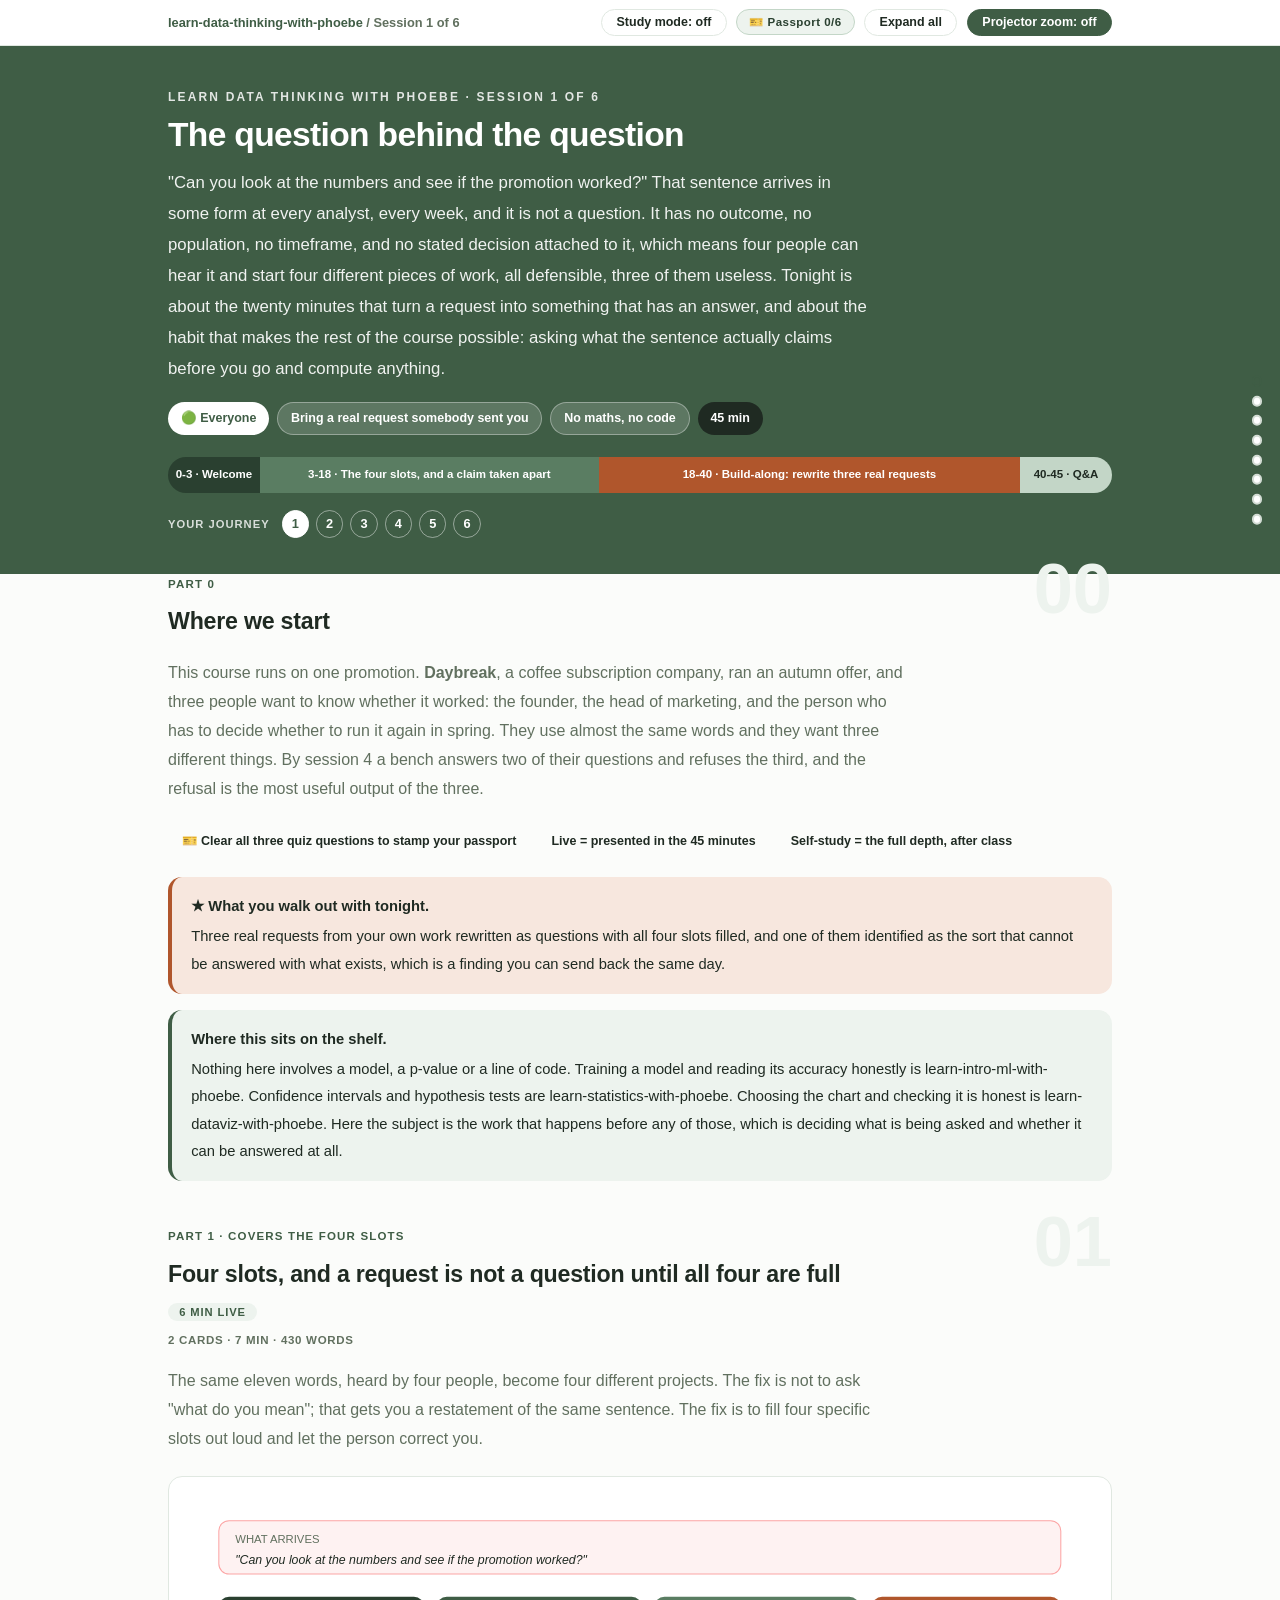
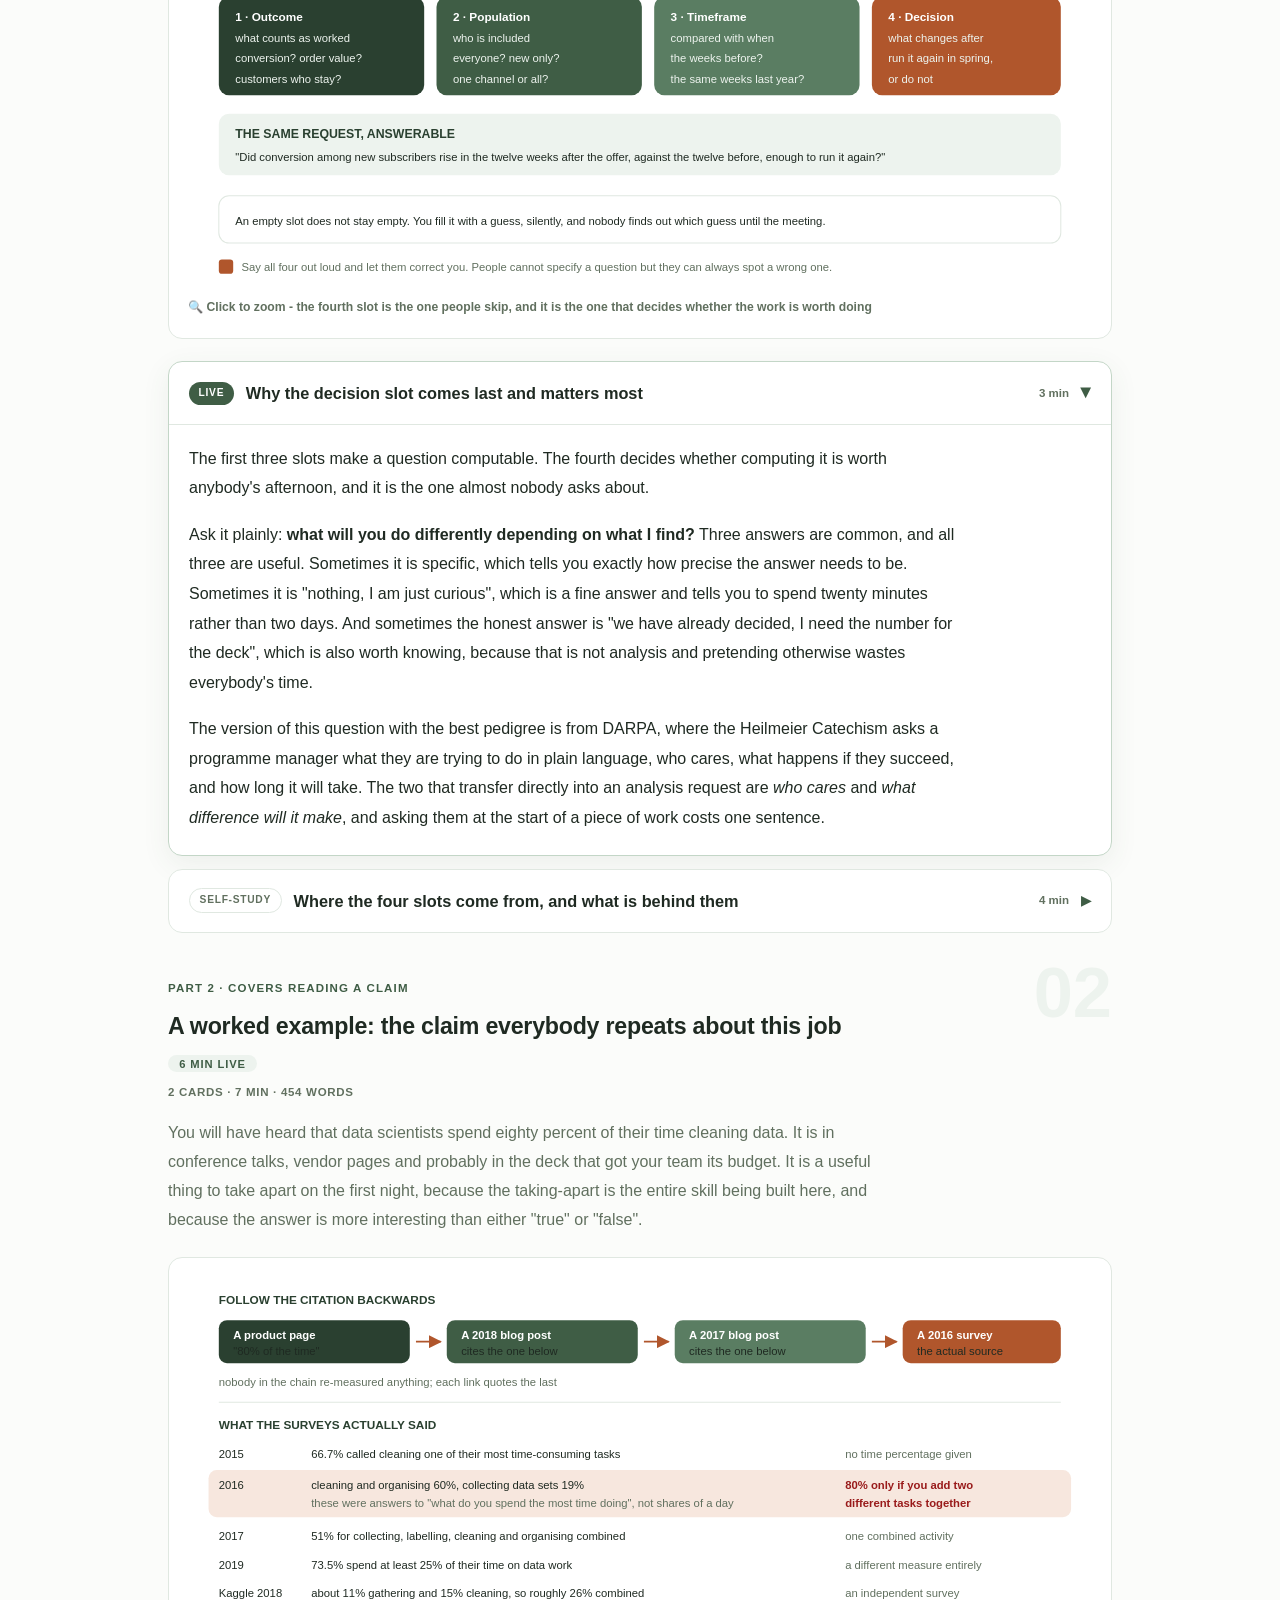
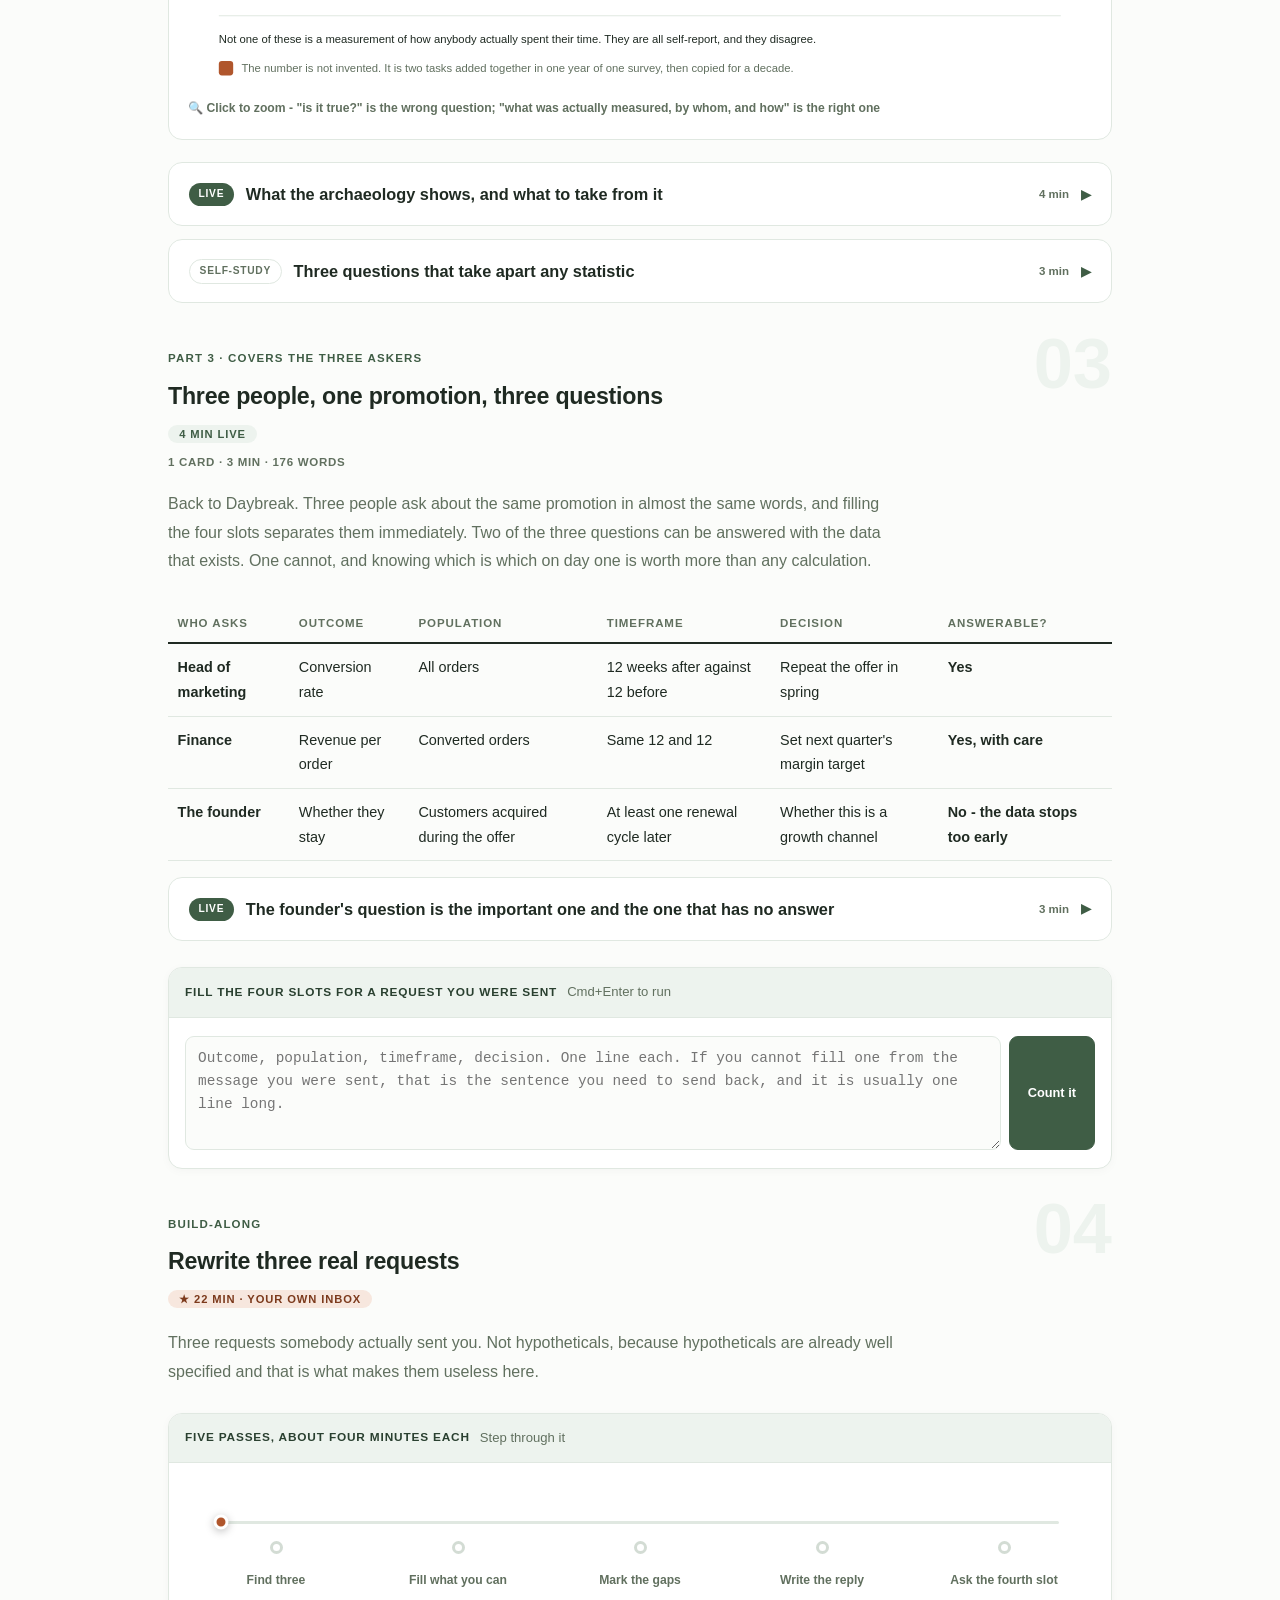
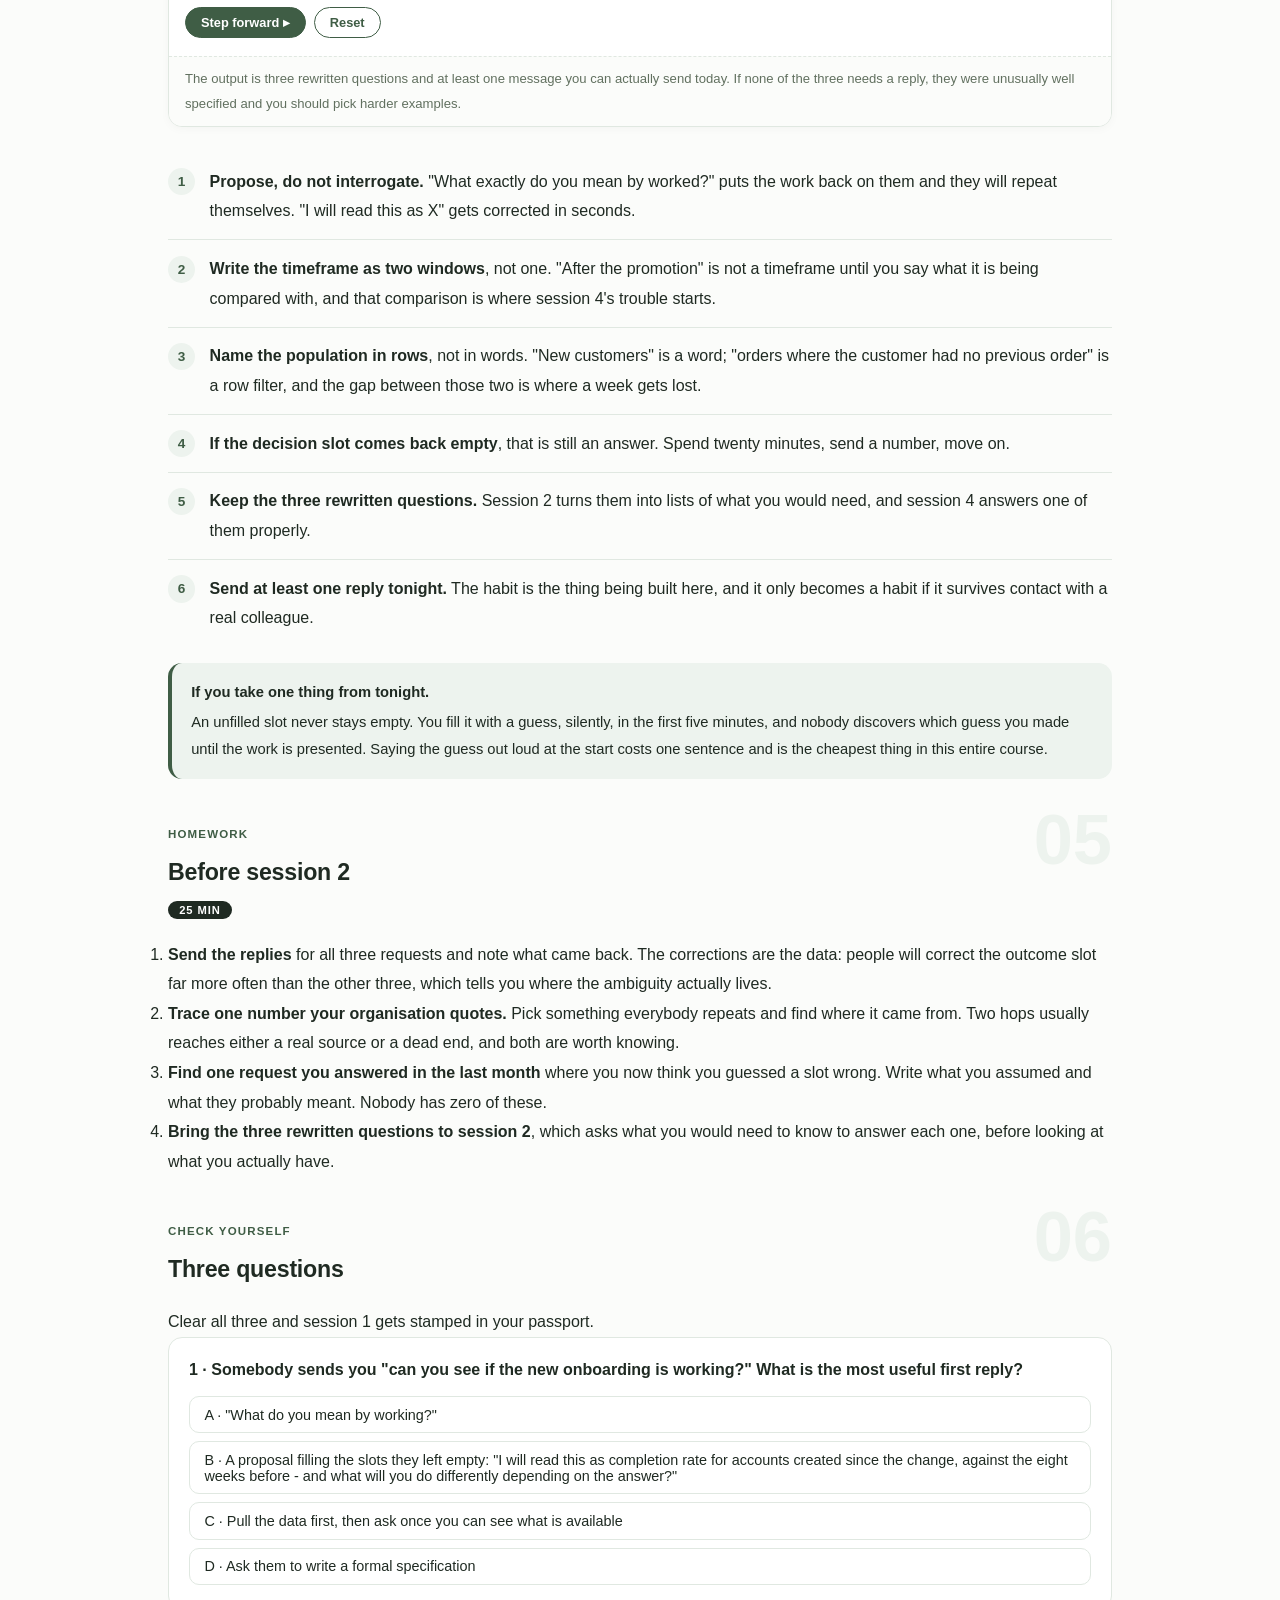
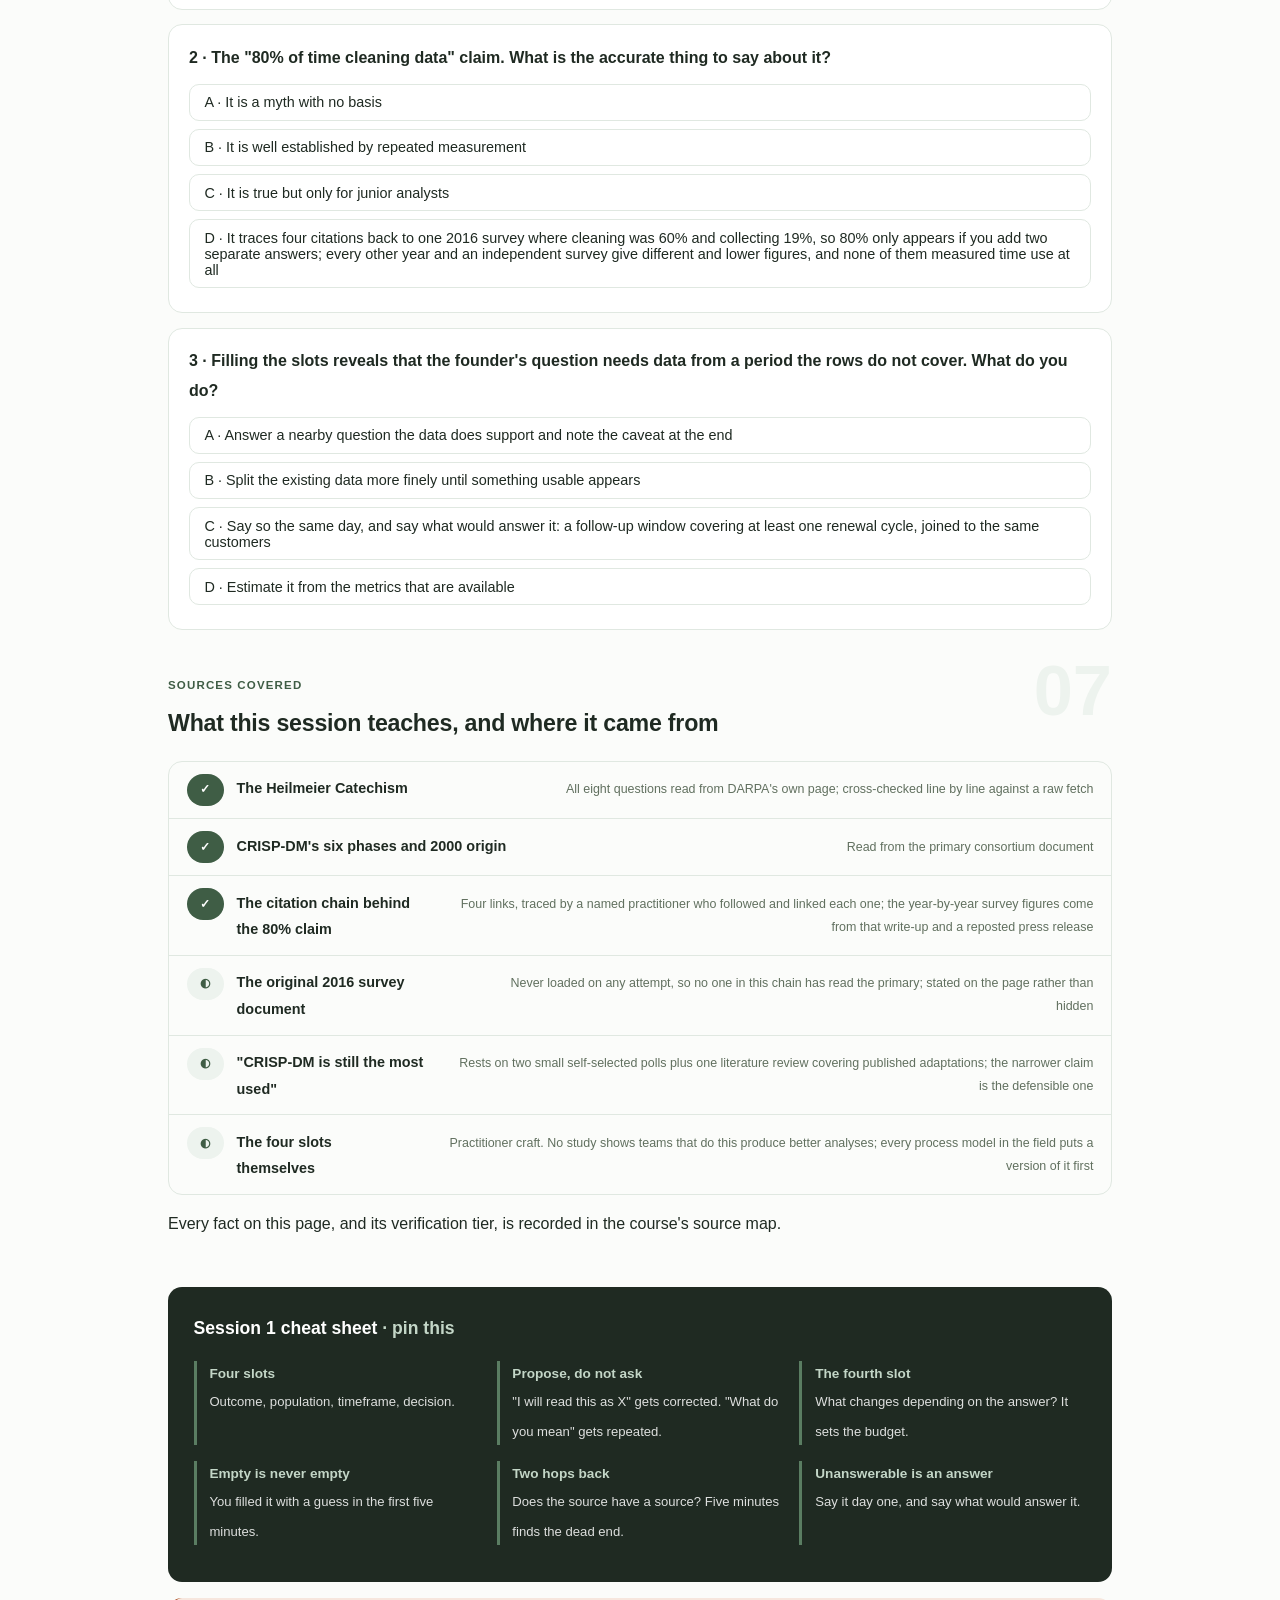
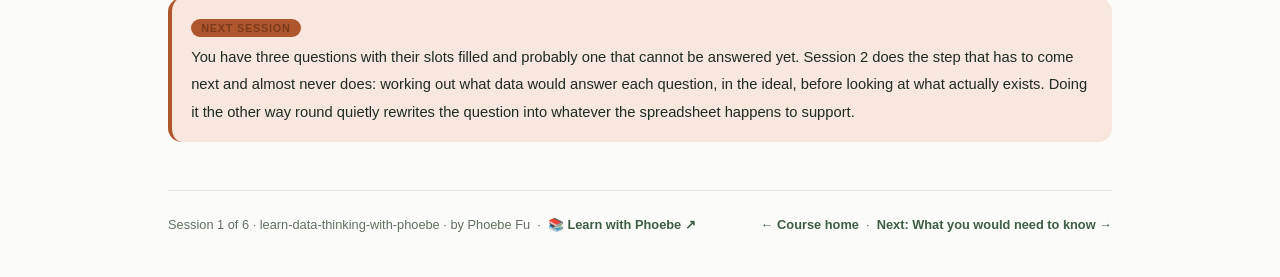
==== courses/01-the-question-behind-the-question.html @ 9df48003 "Learn Data Thinking with Phoebe: six sessions, the four-answers bench, source map A tier-1 on-ramp f" ====
<!DOCTYPE html>
<html lang="en">
<head>
<meta charset="UTF-8">
<meta name="viewport" content="width=device-width, initial-scale=1.0">
<!-- social:start -->
<meta name="description" content="Session 1 of 6. 'Can you look at the numbers' is not a question. The four things that turn a request into something answerable, and a worked example of how a claim everybody repeats about this job turns out to be four citations deep and nobody measured anything.">
<meta property="og:type" content="article">
<meta property="og:site_name" content="Learn with Phoebe">
<meta property="og:title" content="The question behind the question - learn data thinking with phoebe">
<meta property="og:description" content="Session 1 of 6. An outcome, a population, a timeframe, and the decision waiting on the other side. Without all four you are guessing at what somebody meant.">
<meta property="og:url" content="https://phoebefu6.github.io/learn-data-thinking-with-phoebe/courses/01-the-question-behind-the-question.html">
<meta property="og:image" content="https://phoebefu6.github.io/learn-data-thinking-with-phoebe/assets/og-cover.png">
<meta property="og:image:width" content="1200">
<meta property="og:image:height" content="630">
<meta name="twitter:card" content="summary_large_image">
<meta name="twitter:title" content="The question behind the question - learn data thinking with phoebe">
<meta name="twitter:description" content="Session 1 of 6. What makes a request answerable, and a claim about this job taken apart citation by citation.">
<meta name="twitter:image" content="https://phoebefu6.github.io/learn-data-thinking-with-phoebe/assets/og-cover.png">
<!-- social:end -->
<title>Session 1 · The question behind the question - learn data thinking with phoebe</title>
<link rel="stylesheet" href="../assets/style.css?v=1">
</head>
<body>

<div class="toolbar">
  <div class="wrap">
    <span class="crumb"><a href="../index.html">learn-data-thinking-with-phoebe</a> / Session 1 of 6</span>
    <button class="btn" id="toggle-all" type="button">Expand all</button>
    <button class="btn primary" id="zoom-toggle" type="button">Projector zoom: off</button>
  </div>
</div>

<header class="masthead">
  <div class="wrap">
    <div class="eyebrow">Learn Data Thinking with Phoebe · Session 1 of 6</div>
    <h1>The question behind <span class="accent">the question</span></h1>
    <p class="sub">"Can you look at the numbers and see if the promotion worked?" That sentence arrives in some form at every analyst, every week, and it is not a question. It has no outcome, no population, no timeframe, and no stated decision attached to it, which means four people can hear it and start four different pieces of work, all defensible, three of them useless. Tonight is about the twenty minutes that turn a request into something that has an answer, and about the habit that makes the rest of the course possible: asking what the sentence actually claims before you go and compute anything.</p>
    <div class="chip-row">
      <span class="chip level">🟢 Everyone</span>
      <span class="chip audience">Bring a real request somebody sent you</span>
      <span class="chip audience">No maths, no code</span>
      <span class="chip time">45 min</span>
    </div>
    <div class="agenda">
      <span class="a1" style="flex:1">0-3 · Welcome</span>
      <span class="a2" style="flex:4">3-18 · The four slots, and a claim taken apart</span>
      <span class="a3" style="flex:5">18-40 · Build-along: rewrite three real requests</span>
      <span class="a4" style="flex:1">40-45 · Q&amp;A</span>
    </div>
  </div>
</header>

<main class="wrap">

  <section class="section" id="intro">
    <div class="section-kicker">
      <span class="klabel">Part 0</span>
      <h2>Where we start</h2>
    </div>
    <p class="lede">This course runs on one promotion. <strong>Daybreak</strong>, a coffee subscription company, ran an autumn offer, and three people want to know whether it worked: the founder, the head of marketing, and the person who has to decide whether to run it again in spring. They use almost the same words and they want three different things. By session 4 a bench answers two of their questions and refuses the third, and the refusal is the most useful output of the three.</p>

    <div class="legend">
      <span class="pill">🎫 Clear all three quiz questions to stamp your passport</span>
      <span class="pill">Live = presented in the 45 minutes</span>
      <span class="pill">Self-study = the full depth, after class</span>
    </div>

    <div class="callout win">
      <p><strong>★ What you walk out with tonight.</strong> Three real requests from your own work rewritten as questions with all four slots filled, and one of them identified as the sort that cannot be answered with what exists, which is a finding you can send back the same day.</p>
    </div>

    <div class="callout tip">
      <p><strong>Where this sits on the shelf.</strong> Nothing here involves a model, a p-value or a line of code. Training a model and reading its accuracy honestly is <span class="mono">learn-intro-ml-with-phoebe</span>. Confidence intervals and hypothesis tests are <span class="mono">learn-statistics-with-phoebe</span>. Choosing the chart and checking it is honest is <span class="mono">learn-dataviz-with-phoebe</span>. Here the subject is the work that happens before any of those, which is deciding what is being asked and whether it can be answered at all.</p>
    </div>
  </section>

  <section class="section" id="part-1">
    <div class="section-kicker">
      <span class="klabel">Part 1 · covers the four slots</span>
      <h2>Four slots, and a request is not a question until all four are full</h2>
      <span class="tag concept">6 min live</span>
    </div>
    <p class="lede">The same eleven words, heard by four people, become four different projects. The fix is not to ask "what do you mean"; that gets you a restatement of the same sentence. The fix is to fill four specific slots out loud and let the person correct you.</p>

    <figure class="zoomable">
      <svg viewBox="0 0 880 380" xmlns="http://www.w3.org/2000/svg" role="img" aria-label="A vague request at the top and four slots beneath it - outcome, population, timeframe and decision - each filled in for the Daybreak promotion, with a note that an unfilled slot is filled by a guess">
        <style>
          .d1aH { font: 800 12px Inter, sans-serif; fill: #2A4030; }
          .d1aT { font: 800 11.5px Inter, sans-serif; fill: #FFFFFF; }
          .d1aB { font: 400 11px Inter, sans-serif; fill: #1F2A22; }
          .d1aW { font: 400 11px Inter, sans-serif; fill: #EDF3EE; }
          .d1aN { font: 400 11px Inter, sans-serif; fill: #61705F; }
          .d1aQ { font: 400 12px Inter, sans-serif; fill: #1F2A22; font-style: italic; }
        </style>

        <rect x="30" y="24" width="820" height="52" rx="10" fill="#FEF2F2" stroke="#FCA5A5"/>
        <text class="d1aN" x="46" y="46">WHAT ARRIVES</text>
        <text class="d1aQ" x="46" y="66">"Can you look at the numbers and see if the promotion worked?"</text>

        <rect x="30" y="98" width="200" height="96" rx="10" fill="#2A4030"/>
        <text class="d1aT" x="46" y="122">1 · Outcome</text>
        <text class="d1aW" x="46" y="142">what counts as worked</text>
        <text class="d1aW" x="46" y="162">conversion? order value?</text>
        <text class="d1aW" x="46" y="182">customers who stay?</text>

        <rect x="242" y="98" width="200" height="96" rx="10" fill="#3F5D45"/>
        <text class="d1aT" x="258" y="122">2 · Population</text>
        <text class="d1aW" x="258" y="142">who is included</text>
        <text class="d1aW" x="258" y="162">everyone? new only?</text>
        <text class="d1aW" x="258" y="182">one channel or all?</text>

        <rect x="454" y="98" width="200" height="96" rx="10" fill="#5A7D62"/>
        <text class="d1aT" x="470" y="122">3 · Timeframe</text>
        <text class="d1aW" x="470" y="142">compared with when</text>
        <text class="d1aW" x="470" y="162">the weeks before?</text>
        <text class="d1aW" x="470" y="182">the same weeks last year?</text>

        <rect x="666" y="98" width="184" height="96" rx="10" fill="#B0562C"/>
        <text class="d1aT" x="682" y="122">4 · Decision</text>
        <text class="d1aW" x="682" y="142">what changes after</text>
        <text class="d1aW" x="682" y="162">run it again in spring,</text>
        <text class="d1aW" x="682" y="182">or do not</text>

        <rect x="30" y="212" width="820" height="60" rx="10" fill="#EDF3EE"/>
        <text class="d1aH" x="46" y="236">THE SAME REQUEST, ANSWERABLE</text>
        <text class="d1aB" x="46" y="258">"Did conversion among new subscribers rise in the twelve weeks after the offer, against the twelve before, enough to run it again?"</text>

        <rect x="30" y="292" width="820" height="46" rx="10" fill="#FFFFFF" stroke="#E0E8E1"/>
        <text class="d1aB" x="46" y="320">An empty slot does not stay empty. You fill it with a guess, silently, and nobody finds out which guess until the meeting.</text>

        <rect x="30" y="354" width="14" height="14" rx="3" fill="#B0562C"/>
        <text class="d1aN" x="52" y="365">Say all four out loud and let them correct you. People cannot specify a question but they can always spot a wrong one.</text>
      </svg>
      <figcaption>🔍 Click to zoom - the fourth slot is the one people skip, and it is the one that decides whether the work is worth doing</figcaption>
    </figure>

    <details class="card" open>
      <summary><span class="mode live">Live</span>Why the decision slot comes last and matters most<span class="mini">3 min</span><span class="caret">▶</span></summary>
      <div class="body">
        <p>The first three slots make a question computable. The fourth decides whether computing it is worth anybody's afternoon, and it is the one almost nobody asks about.</p>
        <p>Ask it plainly: <strong>what will you do differently depending on what I find?</strong> Three answers are common, and all three are useful. Sometimes it is specific, which tells you exactly how precise the answer needs to be. Sometimes it is "nothing, I am just curious", which is a fine answer and tells you to spend twenty minutes rather than two days. And sometimes the honest answer is "we have already decided, I need the number for the deck", which is also worth knowing, because that is not analysis and pretending otherwise wastes everybody's time.</p>
        <p>The version of this question with the best pedigree is from DARPA, where the Heilmeier Catechism asks a programme manager what they are trying to do in plain language, who cares, what happens if they succeed, and how long it will take. The two that transfer directly into an analysis request are <em>who cares</em> and <em>what difference will it make</em>, and asking them at the start of a piece of work costs one sentence.</p>
      </div>
    </details>

    <details class="card">
      <summary><span class="mode self">Self-study</span>Where the four slots come from, and what is behind them<span class="mini">4 min</span><span class="caret">▶</span></summary>
      <div class="body">
        <p>This is practitioner craft rather than a research finding, and it is worth being straight about that. There is a long-standing process model for analysis work, CRISP-DM, published by a cross-industry consortium in 2000, and its first phase is business understanding rather than data understanding, which encodes the same idea: you are supposed to establish what decision the work serves before you touch the data. It has six phases in total and it is the ancestor of nearly every process diagram you will see in this field.</p>
        <p>Whether it is still the most used process model is a weaker claim than it is usually given. The evidence for the "most used" line rests mostly on two self-selected online polls with a couple of hundred respondents between them; there is a stronger academic literature review showing it dominates among published workflow adaptations specifically, which is a narrower statement. Microsoft's own analytics guidance gives a similar instruction in fewer words, telling you to ask a sharp question, meaning one whose answer is a name, a number or a yes.</p>
        <p>None of this is measured. No study shows that teams filling four slots produce better analyses than teams who do not, and nobody appears to have tried. What can be said honestly is that the failure mode is real, common and expensive, and that every process model in the field independently puts a version of this step first.</p>
      </div>
    </details>
  </section>

  <section class="section" id="part-2">
    <div class="section-kicker">
      <span class="klabel">Part 2 · covers reading a claim</span>
      <h2>A worked example: the claim everybody repeats about this job</h2>
      <span class="tag concept">6 min live</span>
    </div>
    <p class="lede">You will have heard that data scientists spend eighty percent of their time cleaning data. It is in conference talks, vendor pages and probably in the deck that got your team its budget. It is a useful thing to take apart on the first night, because the taking-apart is the entire skill being built here, and because the answer is more interesting than either "true" or "false".</p>

    <figure class="zoomable">
      <svg viewBox="0 0 880 400" xmlns="http://www.w3.org/2000/svg" role="img" aria-label="A four-link citation chain from a product page back through two blog posts to a 2016 survey, beside a table of what each survey year actually reported, none of which is eighty percent">
        <style>
          .d1bH { font: 800 11.5px Inter, sans-serif; fill: #2A4030; }
          .d1bT { font: 700 11px Inter, sans-serif; fill: #FFFFFF; }
          .d1bB { font: 400 11px Inter, sans-serif; fill: #1F2A22; }
          .d1bN { font: 400 11px Inter, sans-serif; fill: #61705F; }
          .d1bR { font: 800 11px Inter, sans-serif; fill: #991B1B; }
          .d1bE { fill: none; stroke: #B0562C; stroke-width: 1.8; }
        </style>
        <defs>
          <marker id="d1b-arr" viewBox="0 0 10 10" refX="9" refY="5" markerWidth="7" markerHeight="7" orient="auto-start-reverse">
            <path d="M0 0 L10 5 L0 10 z" fill="#B0562C"/>
          </marker>
        </defs>

        <text class="d1bH" x="30" y="26">FOLLOW THE CITATION BACKWARDS</text>

        <rect x="30" y="42" width="186" height="42" rx="8" fill="#2A4030"/>
        <text class="d1bT" x="44" y="60">A product page</text>
        <text class="d1bB" x="44" y="76" fill="#EDF3EE">"80% of the time"</text>
        <path class="d1bE" d="M222 63 L246 63" marker-end="url(#d1b-arr)"/>
        <rect x="252" y="42" width="186" height="42" rx="8" fill="#3F5D45"/>
        <text class="d1bT" x="266" y="60">A 2018 blog post</text>
        <text class="d1bB" x="266" y="76" fill="#EDF3EE">cites the one below</text>
        <path class="d1bE" d="M444 63 L468 63" marker-end="url(#d1b-arr)"/>
        <rect x="474" y="42" width="186" height="42" rx="8" fill="#5A7D62"/>
        <text class="d1bT" x="488" y="60">A 2017 blog post</text>
        <text class="d1bB" x="488" y="76" fill="#EDF3EE">cites the one below</text>
        <path class="d1bE" d="M666 63 L690 63" marker-end="url(#d1b-arr)"/>
        <rect x="696" y="42" width="154" height="42" rx="8" fill="#B0562C"/>
        <text class="d1bT" x="710" y="60">A 2016 survey</text>
        <text class="d1bB" x="710" y="76" fill="#F7E7DE">the actual source</text>

        <text class="d1bN" x="30" y="106">nobody in the chain re-measured anything; each link quotes the last</text>

        <line x1="30" y1="122" x2="850" y2="122" stroke="#E0E8E1"/>
        <text class="d1bH" x="30" y="148">WHAT THE SURVEYS ACTUALLY SAID</text>

        <text class="d1bB" x="30" y="176">2015</text>
        <text class="d1bB" x="120" y="176">66.7% called cleaning one of their most time-consuming tasks</text>
        <text class="d1bN" x="640" y="176">no time percentage given</text>

        <rect x="20" y="188" width="840" height="46" rx="8" fill="#F7E7DE"/>
        <text class="d1bB" x="30" y="206">2016</text>
        <text class="d1bB" x="120" y="206">cleaning and organising 60%, collecting data sets 19%</text>
        <text class="d1bR" x="640" y="206">80% only if you add two</text>
        <text class="d1bN" x="120" y="224">these were answers to "what do you spend the most time doing", not shares of a day</text>
        <text class="d1bR" x="640" y="224">different tasks together</text>

        <text class="d1bB" x="30" y="256">2017</text>
        <text class="d1bB" x="120" y="256">51% for collecting, labelling, cleaning and organising combined</text>
        <text class="d1bN" x="640" y="256">one combined activity</text>

        <text class="d1bB" x="30" y="284">2019</text>
        <text class="d1bB" x="120" y="284">73.5% spend at least 25% of their time on data work</text>
        <text class="d1bN" x="640" y="284">a different measure entirely</text>

        <text class="d1bB" x="30" y="312">Kaggle 2018</text>
        <text class="d1bB" x="120" y="312">about 11% gathering and 15% cleaning, so roughly 26% combined</text>
        <text class="d1bN" x="640" y="312">an independent survey</text>

        <line x1="30" y1="330" x2="850" y2="330" stroke="#E0E8E1"/>
        <text class="d1bB" x="30" y="356">Not one of these is a measurement of how anybody actually spent their time. They are all self-report, and they disagree.</text>

        <rect x="30" y="374" width="14" height="14" rx="3" fill="#B0562C"/>
        <text class="d1bN" x="52" y="385">The number is not invented. It is two tasks added together in one year of one survey, then copied for a decade.</text>
      </svg>
      <figcaption>🔍 Click to zoom - "is it true?" is the wrong question; "what was actually measured, by whom, and how" is the right one</figcaption>
    </figure>

    <details class="card">
      <summary><span class="mode live">Live</span>What the archaeology shows, and what to take from it<span class="mini">4 min</span><span class="caret">▶</span></summary>
      <div class="body">
        <p>Somebody followed the citations properly. A product marketing page cited a 2018 blog post, which cited a 2017 blog post, which cited a 2016 industry survey. Four links, and nobody along the way measured anything new.</p>
        <p>At the end of the chain, the 2016 survey asked people what they spend the most time doing and reported cleaning and organising at 60 percent and collecting data sets at 19 percent. Eighty percent appears only if you add those two together, which is not how the survey framed them. Every other year gives a different figure, and an independent survey run by a different organisation put the combined total nearer a quarter. The oldest version of the claim, from a 2014 newspaper article, gives a range of fifty to eighty percent sourced to interviews.</p>
        <p>So the honest summary is this: <strong>data preparation is a large part of the job, every source agrees on that, and there is no measurement anywhere of what fraction of a day it takes.</strong> That sentence is both truer and more useful than the number. It also survives contact with someone who has the survey open in front of them, which the number does not.</p>
        <p>One caution about my own sources here, in the spirit of the session: the archaeology above comes from a named practitioner's write-up and a reposted press release. The original 2016 survey PDF would not load on any attempt, so nobody in this chain, including this page, has read the primary document. That is the honest tier, and it is stated rather than hidden.</p>
      </div>
    </details>

    <details class="card">
      <summary><span class="mode self">Self-study</span>Three questions that take apart any statistic<span class="mini">3 min</span><span class="caret">▶</span></summary>
      <div class="body">
        <p><strong>Who measured this, and how?</strong> Self-report and observation are different things, and a survey asking "what takes you the longest" is not a time-use study. Most circulating statistics about work are the former dressed as the latter.</p>
        <p><strong>What exactly was the denominator?</strong> Percentage of what: of people, of time, of projects, of respondents who answered a particular way? The 2019 figure in the table is a proportion of respondents, and the 2016 one is a proportion of respondents naming a task. Neither is a share of a working day, and both get quoted as though they were.</p>
        <p><strong>How many links back is the original?</strong> If a claim has a source, check whether that source has a source. Two hops is usually enough to find either a real study or a dead end, and finding the dead end takes about five minutes.</p>
        <div class="callout example">
          <span class="ex-pill">Real world</span>
          <p>Every organisation has a number like this: a conversion rate, a churn figure, a cost per acquisition that everybody quotes and nobody can source. Finding the origin of one of them is a genuinely useful first week in a new job, and it is the same exercise as the one above.</p>
        </div>
      </div>
    </details>
  </section>

  <section class="section" id="part-3">
    <div class="section-kicker">
      <span class="klabel">Part 3 · covers the three askers</span>
      <h2>Three people, one promotion, three questions</h2>
      <span class="tag concept">4 min live</span>
    </div>
    <p class="lede">Back to Daybreak. Three people ask about the same promotion in almost the same words, and filling the four slots separates them immediately. Two of the three questions can be answered with the data that exists. One cannot, and knowing which is which on day one is worth more than any calculation.</p>

    <table class="clean">
      <tr><th>Who asks</th><th>Outcome</th><th>Population</th><th>Timeframe</th><th>Decision</th><th>Answerable?</th></tr>
      <tr><td>Head of marketing</td><td>Conversion rate</td><td>All orders</td><td>12 weeks after against 12 before</td><td>Repeat the offer in spring</td><td><strong>Yes</strong></td></tr>
      <tr><td>Finance</td><td>Revenue per order</td><td>Converted orders</td><td>Same 12 and 12</td><td>Set next quarter's margin target</td><td><strong>Yes, with care</strong></td></tr>
      <tr><td>The founder</td><td>Whether they stay</td><td>Customers acquired during the offer</td><td>At least one renewal cycle later</td><td>Whether this is a growth channel</td><td><strong>No - the data stops too early</strong></td></tr>
    </table>

    <details class="card">
      <summary><span class="mode live">Live</span>The founder's question is the important one and the one that has no answer<span class="mini">3 min</span><span class="caret">▶</span></summary>
      <div class="body">
        <p>Notice what happened when the four slots were filled in. Everybody said "did the promotion work". Only when you write the timeframe down does it become obvious that the founder is asking about a period the data does not cover, because the rows stop twelve weeks after the offer and a renewal cycle has not happened yet.</p>
        <p>That is not a failure. It is the single most valuable thing you can produce on day one, because it arrives before anybody spends a week on it, and because it converts into a concrete request: extend the collection window, or wait, or accept that this question gets answered in the spring rather than now. Session 2 turns that into a written gap list.</p>
        <p>The failure mode is answering a nearby question instead. The founder asks about retention, the data supports activation, so the deck reports activation and the sentence "the promotion worked" is said out loud. Nobody lied. Nobody checked. The organisation now believes something it has no evidence for, and it will plan the spring around it.</p>
      </div>
    </details>

    <div class="tryrow" data-fn="wordcount" data-multiline="1" data-title="Fill the four slots for a request you were sent" data-hint="Outcome, population, timeframe, decision. One line each. If you cannot fill one from the message you were sent, that is the sentence you need to send back, and it is usually one line long." data-seed="" data-cta="Count it"></div>
  </section>

  <section class="section" id="demo-1">
    <div class="section-kicker">
      <span class="klabel">Build-along</span>
      <h2>Rewrite three real requests</h2>
      <span class="tag demo">★ 22 min · your own inbox</span>
    </div>
    <p class="lede">Three requests somebody actually sent you. Not hypotheticals, because hypotheticals are already well specified and that is what makes them useless here.</p>

    <div class="tick" data-stages="Find three|Fill what you can|Mark the gaps|Write the reply|Ask the fourth slot" data-title="Five passes, about four minutes each" data-foot="The output is three rewritten questions and at least one message you can actually send today. If none of the three needs a reply, they were unusually well specified and you should pick harder examples.">
      <p class="tick-note" data-stage="0"><b>Find three.</b> Search your messages for "can you look", "do we know", "how many", "is it working". Take the three most recent, whatever they are about.</p>
      <p class="tick-note" data-stage="1"><b>Fill what you can.</b> For each, write the four slots using only what is actually in the message. Resist completing them from memory or common sense; the point is to see what was genuinely specified.</p>
      <p class="tick-note" data-stage="2"><b>Mark the gaps.</b> Circle every slot you filled with a guess. Most requests specify one or two slots out of four, and the outcome slot is the one most often assumed rather than stated.</p>
      <p class="tick-note" data-stage="3"><b>Write the reply.</b> One line per gap, phrased as a proposal rather than a question: "I will read this as conversion among new subscribers, twelve weeks either side - tell me if you meant something else." People correct a proposal instantly and stall on an open question.</p>
      <p class="tick-note" data-stage="4"><b>Ask the fourth slot</b> explicitly on at least one of them: what will you do differently depending on what I find? Note the answer, because it decides how much of your week this deserves.</p>
    </div>

    <div class="steps">
      <div class="step"><p><strong>Propose, do not interrogate.</strong> "What exactly do you mean by worked?" puts the work back on them and they will repeat themselves. "I will read this as X" gets corrected in seconds.</p></div>
      <div class="step"><p><strong>Write the timeframe as two windows</strong>, not one. "After the promotion" is not a timeframe until you say what it is being compared with, and that comparison is where session 4's trouble starts.</p></div>
      <div class="step"><p><strong>Name the population in rows</strong>, not in words. "New customers" is a word; "orders where the customer had no previous order" is a row filter, and the gap between those two is where a week gets lost.</p></div>
      <div class="step"><p><strong>If the decision slot comes back empty</strong>, that is still an answer. Spend twenty minutes, send a number, move on.</p></div>
      <div class="step"><p><strong>Keep the three rewritten questions.</strong> Session 2 turns them into lists of what you would need, and session 4 answers one of them properly.</p></div>
      <div class="step"><p><strong>Send at least one reply tonight.</strong> The habit is the thing being built here, and it only becomes a habit if it survives contact with a real colleague.</p></div>
    </div>

    <div class="callout tip">
      <p><strong>If you take one thing from tonight.</strong> An unfilled slot never stays empty. You fill it with a guess, silently, in the first five minutes, and nobody discovers which guess you made until the work is presented. Saying the guess out loud at the start costs one sentence and is the cheapest thing in this entire course.</p>
    </div>
  </section>

  <section class="section" id="exercise">
    <div class="section-kicker">
      <span class="klabel">Homework</span>
      <h2>Before session 2</h2>
      <span class="tag exercise">25 min</span>
    </div>
    <ol>
      <li><strong>Send the replies</strong> for all three requests and note what came back. The corrections are the data: people will correct the outcome slot far more often than the other three, which tells you where the ambiguity actually lives.</li>
      <li><strong>Trace one number your organisation quotes.</strong> Pick something everybody repeats and find where it came from. Two hops usually reaches either a real source or a dead end, and both are worth knowing.</li>
      <li><strong>Find one request you answered in the last month</strong> where you now think you guessed a slot wrong. Write what you assumed and what they probably meant. Nobody has zero of these.</li>
      <li><strong>Bring the three rewritten questions to session 2</strong>, which asks what you would need to know to answer each one, before looking at what you actually have.</li>
    </ol>
  </section>

  <section class="section" id="quiz">
    <div class="section-kicker">
      <span class="klabel">Check yourself</span>
      <h2>Three questions</h2>
    </div>
    <p>Clear all three and session 1 gets stamped in your passport.</p>

    <div class="quiz-q" data-answer="1">
      <p class="qtext">1 · Somebody sends you "can you see if the new onboarding is working?" What is the most useful first reply?</p>
      <button class="qopt" type="button">A · "What do you mean by working?"</button>
      <button class="qopt" type="button">B · A proposal filling the slots they left empty: "I will read this as completion rate for accounts created since the change, against the eight weeks before - and what will you do differently depending on the answer?"</button>
      <button class="qopt" type="button">C · Pull the data first, then ask once you can see what is available</button>
      <button class="qopt" type="button">D · Ask them to write a formal specification</button>
      <p class="qwhy">An open question puts the work back on somebody who has already told you everything they can articulate, and you will get the same sentence again. A proposal gets corrected in seconds because people cannot specify a question but can always spot a wrong one. The decision slot rides along in the same message.</p>
    </div>

    <div class="quiz-q" data-answer="3">
      <p class="qtext">2 · The "80% of time cleaning data" claim. What is the accurate thing to say about it?</p>
      <button class="qopt" type="button">A · It is a myth with no basis</button>
      <button class="qopt" type="button">B · It is well established by repeated measurement</button>
      <button class="qopt" type="button">C · It is true but only for junior analysts</button>
      <button class="qopt" type="button">D · It traces four citations back to one 2016 survey where cleaning was 60% and collecting 19%, so 80% only appears if you add two separate answers; every other year and an independent survey give different and lower figures, and none of them measured time use at all</button>
      <p class="qwhy">The interesting answer is neither true nor false. Data preparation being a large part of the job is agreed by every source; the specific number is two tasks added together in one year, then copied down a chain in which nobody re-measured. Saying the honest version survives contact with somebody holding the survey.</p>
    </div>

    <div class="quiz-q" data-answer="2">
      <p class="qtext">3 · Filling the slots reveals that the founder's question needs data from a period the rows do not cover. What do you do?</p>
      <button class="qopt" type="button">A · Answer a nearby question the data does support and note the caveat at the end</button>
      <button class="qopt" type="button">B · Split the existing data more finely until something usable appears</button>
      <button class="qopt" type="button">C · Say so the same day, and say what would answer it: a follow-up window covering at least one renewal cycle, joined to the same customers</button>
      <button class="qopt" type="button">D · Estimate it from the metrics that are available</button>
      <p class="qwhy">Discovering a question is unanswerable on day one is the most valuable output available, because it arrives before a week is spent and converts into a concrete request. Answering the nearby question instead is how an organisation ends up believing something nobody ever demonstrated.</p>
    </div>

    <p class="quiz-score"></p>
  </section>

  <section class="section" id="official">
    <div class="section-kicker">
      <span class="klabel">Sources covered</span>
      <h2>What this session teaches, and where it came from</h2>
    </div>
    <div class="covered">
      <div class="covered-row"><span class="status pill solid">✓</span><span class="name">The Heilmeier Catechism</span><span class="note">All eight questions read from DARPA's own page; cross-checked line by line against a raw fetch</span></div>
      <div class="covered-row"><span class="status pill solid">✓</span><span class="name">CRISP-DM's six phases and 2000 origin</span><span class="note">Read from the primary consortium document</span></div>
      <div class="covered-row"><span class="status pill solid">✓</span><span class="name">The citation chain behind the 80% claim</span><span class="note">Four links, traced by a named practitioner who followed and linked each one; the year-by-year survey figures come from that write-up and a reposted press release</span></div>
      <div class="covered-row"><span class="status pill light">◐</span><span class="name">The original 2016 survey document</span><span class="note">Never loaded on any attempt, so no one in this chain has read the primary; stated on the page rather than hidden</span></div>
      <div class="covered-row"><span class="status pill light">◐</span><span class="name">"CRISP-DM is still the most used"</span><span class="note">Rests on two small self-selected polls plus one literature review covering published adaptations; the narrower claim is the defensible one</span></div>
      <div class="covered-row"><span class="status pill light">◐</span><span class="name">The four slots themselves</span><span class="note">Practitioner craft. No study shows teams that do this produce better analyses; every process model in the field puts a version of it first</span></div>
    </div>
    <p class="mono" style="margin-top:14px">Every fact on this page, and its verification tier, is recorded in the course's source map.</p>
  </section>

  <section class="cheat" id="cheatsheet">
    <h3>Session 1 cheat sheet <span>· pin this</span></h3>
    <div class="grid-2">
      <div class="cheat-item"><b>Four slots</b><span>Outcome, population, timeframe, decision.</span></div>
      <div class="cheat-item"><b>Propose, do not ask</b><span>"I will read this as X" gets corrected. "What do you mean" gets repeated.</span></div>
      <div class="cheat-item"><b>The fourth slot</b><span>What changes depending on the answer? It sets the budget.</span></div>
      <div class="cheat-item"><b>Empty is never empty</b><span>You filled it with a guess in the first five minutes.</span></div>
      <div class="cheat-item"><b>Two hops back</b><span>Does the source have a source? Five minutes finds the dead end.</span></div>
      <div class="cheat-item"><b>Unanswerable is an answer</b><span>Say it day one, and say what would answer it.</span></div>
    </div>
  </section>

  <div class="callout next">
    <span class="nx-pill">Next session</span>
    <p>You have three questions with their slots filled and probably one that cannot be answered yet. Session 2 does the step that has to come next and almost never does: working out what data would answer each question, in the ideal, before looking at what actually exists. Doing it the other way round quietly rewrites the question into whatever the spreadsheet happens to support.</p>
  </div>

  <footer class="pagefoot">
    <span>Session 1 of 6 · learn-data-thinking-with-phoebe · by Phoebe Fu &nbsp;·&nbsp; 📚 <a href="https://phoebefu6.github.io/learn-with-phoebe/">Learn with Phoebe ↗</a></span>
    <span><a href="../index.html">← Course home</a> &nbsp;·&nbsp; <a href="02-what-you-would-need-to-know.html">Next: What you would need to know →</a></span>
  </footer>

</main>

<script src="../assets/app.js?v=1"></script>
</body>
</html>
---- assets/style.css ----
/* learn-data-thinking-with-phoebe - editorial bold design system
   Accent: spruce #3F5D45 · Ink deep spruce #2A4030 · Flagship: burnt orange #B0562C
   (CSS var names still read --indigo/--amber; they hold spruce and burnt orange.)
   NOTE: this is the PAGE chrome. The bench palette inside map-live.js is separate. */

:root {
  --indigo: #3F5D45;
  --indigo-deep: #2A4030;
  --indigo-mid: #5A7D62;
  --indigo-soft: #C3D6C7;
  --indigo-50: #EDF3EE;
  --ink: #1F2A22;
  --muted: #61705F;
  --faint: #D3DCD4;
  --hairline: #E0E8E1;
  --clay: #B0562C;
  --clay-ink: #7C3A1C;
  --amber: #B0562C;
  --amber-ink: #7C3A1C;
  --amber-50: #F7E7DE;
  --paper: #FBFCFA;
  --code-bg: #16211A;
  --code-ink: #E0E8E1;
  --radius: 14px;
}

* { margin: 0; padding: 0; box-sizing: border-box; }

html { font-size: 16px; scroll-behavior: smooth; }
html.zoom-125 { font-size: 20px; }
html.zoom-150 { font-size: 24px; }

body {
  font-family: "Inter", -apple-system, BlinkMacSystemFont, "Segoe UI", Roboto, sans-serif;
  background: var(--paper);
  color: var(--ink);
  line-height: 1.85;
  font-feature-settings: "tnum";
}

.wrap { max-width: 62rem; margin: 0 auto; padding: 0 1.5rem; }

/* ---------- header band ---------- */
.masthead {
  background: var(--indigo);
  color: #fff;
  padding: 2.5rem 0 2.25rem;
}
.masthead .eyebrow {
  font-size: .75rem;
  letter-spacing: .18em;
  text-transform: uppercase;
  opacity: .85;
  font-weight: 600;
}
.masthead h1 {
  font-size: 2.1rem;
  line-height: 1.15;
  font-weight: 800;
  margin: .5rem 0 .75rem;
  letter-spacing: -.02em;
}
.masthead h1 .accent { color: inherit; }
.masthead .sub { font-size: 1.05rem; opacity: .92; max-width: 44rem; }

.chip-row { display: flex; flex-wrap: wrap; gap: .5rem; margin-top: 1.1rem; }
.chip {
  display: inline-flex;
  align-items: center;
  gap: .35rem;
  border-radius: 999px;
  padding: .25rem .8rem;
  font-size: .78rem;
  font-weight: 600;
  white-space: nowrap;
}
.chip.level { background: #fff; color: var(--indigo); }
.chip.audience { background: rgba(255,255,255,.16); color: #fff; border: 1px solid rgba(255,255,255,.35); }
.chip.time { background: var(--ink); color: #fff; font-variant-numeric: tabular-nums; }


/* ---------- agenda band ----------
   Recovered 2026-09-02. These six repos were scaffolded from a stylesheet that had
   lost this block, so .agenda rendered as run-on inline text ~700px tall inside the
   masthead. 87 of 93 repos carry it; these were the exception, and they were also the
   six the estate sweep could not see. See course-builder/references/field-notes.md.

   .a3 does NOT reuse the donor's `color: var(--amber-ink)`: that pair falls below
   4.5:1 against --amber in all six palettes, which is the same failure the sweep
   flags on the wellbeing courses. The literal below is the darkest tone of this
   repo's own amber-ink that clears 4.5:1, so the band stays bright. Recompute it if
   --amber changes. */
.agenda {
  display: flex;
  border-radius: 999px;
  overflow: hidden;
  margin: 1.4rem 0 0;
  font-size: .72rem;
  font-weight: 600;
  text-align: center;
  color: #fff;
}
.agenda span { padding: .45rem .3rem; white-space: nowrap; overflow: hidden; text-overflow: ellipsis; }
.agenda .a1 { background: var(--indigo-deep); }
.agenda .a2 { background: var(--indigo-mid); }
.agenda .a3 { background: var(--amber); color: #FFFFFF; }
.agenda .a4 { background: var(--indigo-soft); color: var(--ink); }

/* ---------- toolbar ---------- */
.toolbar {
  position: sticky;
  top: 0;
  z-index: 40;
  background: rgba(255,255,255,.94);
  backdrop-filter: blur(6px);
  border-bottom: 1px solid var(--hairline);
  padding: .55rem 0;
}
.toolbar .wrap { display: flex; align-items: center; gap: .6rem; }
.toolbar .crumb { font-size: .8rem; color: var(--muted); font-weight: 600; margin-right: auto; }
.toolbar .crumb a { color: var(--indigo); text-decoration: none; }
.btn {
  border: 1px solid var(--hairline);
  background: #fff;
  color: var(--ink);
  border-radius: 999px;
  padding: .35rem .9rem;
  font-size: .78rem;
  font-weight: 600;
  cursor: pointer;
  font-family: inherit;
  transition: all .15s ease;
}
.btn:hover { border-color: var(--indigo); color: var(--indigo); }
.btn.primary { background: var(--indigo); border-color: var(--indigo); color: #fff; }
.btn.primary:hover { background: var(--indigo-deep); }

/* ---------- sections ---------- */
main { padding: 2.5rem 0 4rem; }

.section { margin-bottom: 2.8rem; }
.section-kicker { margin-bottom: 1rem; }
.section-kicker .klabel {
  display: block;
  font-size: .72rem;
  text-transform: uppercase;
  letter-spacing: .1em;
  color: var(--indigo);
  font-weight: 700;
  margin-bottom: .35rem;
}
.section-kicker h2 {
  font-size: 1.45rem;
  font-weight: 800;
  letter-spacing: -.01em;
  display: flex;
  align-items: center;
  gap: .7rem;
  flex-wrap: wrap;
}
.section-kicker .tag {
  border-radius: 999px;
  padding: .18rem .7rem;
  font-size: .7rem;
  font-weight: 700;
  text-transform: uppercase;
  letter-spacing: .08em;
}
.tag.concept { background: var(--indigo-50); color: var(--indigo); }
.tag.demo { background: var(--amber-50); color: var(--amber-ink); }
.tag.exercise { background: var(--ink); color: #fff; }

.lede { color: var(--muted); max-width: 46rem; margin-bottom: 1.4rem; line-height: 1.8; }

/* live vs self-study markers on cards */
.mode {
  font-size: .64rem;
  font-weight: 700;
  text-transform: uppercase;
  letter-spacing: .07em;
  padding: .14rem .6rem;
  border-radius: 999px;
  flex: none;
}
.mode.live { background: var(--indigo); color: #fff; }
.mode.self { background: #fff; color: var(--muted); border: 1px solid var(--hairline); }

/* ---------- accordions ---------- */
details.card {
  border: 1px solid var(--hairline);
  border-radius: var(--radius);
  margin-bottom: .8rem;
  overflow: hidden;
  background: #fff;
}
details.card[open] { border-color: var(--indigo-soft); box-shadow: 0 8px 28px rgba(63,93,69,.08); }
details.card summary {
  list-style: none;
  cursor: pointer;
  padding: 1rem 1.25rem;
  display: flex;
  align-items: center;
  gap: .75rem;
  font-weight: 700;
  font-size: 1.02rem;
  user-select: none;
}
details.card summary::-webkit-details-marker { display: none; }
details.card summary .dot {
  width: .6rem; height: .6rem;
  border-radius: 999px;
  background: var(--indigo);
  flex: none;
}
details.card summary .mini { margin-left: auto; font-size: .72rem; color: var(--muted); font-weight: 600; white-space: nowrap; }
details.card summary .caret { transition: transform .2s ease; color: var(--indigo); font-size: .8rem; }
details.card[open] summary .caret { transform: rotate(90deg); }
details.card .body { padding: 0 1.25rem 1.4rem; border-top: 1px solid var(--hairline); padding-top: 1.15rem; }
details.card .body p { margin-bottom: 1.05rem; max-width: 48rem; }
details.card .body p:last-child { margin-bottom: 0; }
details.card .body ul, details.card .body ol { margin: 0 0 1.1rem 1.2rem; max-width: 47rem; }
details.card .body li { margin-bottom: .65rem; }
details.card .body h4 { font-size: .95rem; font-weight: 700; margin: 1.1rem 0 .45rem; }
details.card .body h4:first-child { margin-top: 0; }

/* ---------- pills & legends ---------- */
.legend { display: flex; flex-wrap: wrap; gap: .5rem; margin: 0 0 1.2rem; }
.pill {
  display: inline-flex;
  align-items: center;
  gap: .4rem;
  border-radius: 999px;
  padding: .28rem .85rem;
  font-size: .78rem;
  font-weight: 600;
}
.pill.solid { background: var(--indigo); color: #fff; }
.pill.light { background: var(--indigo-50); color: var(--indigo); }
.pill.inkpill { background: var(--ink); color: #fff; }
.pill.amber, .pill.peach { background: var(--amber); color: var(--amber-ink); }
.pill.bare { color: var(--faint); }

/* ---------- 4D grid ---------- */
.grid-2 { display: grid; grid-template-columns: repeat(auto-fit, minmax(15rem, 1fr)); gap: .8rem; margin: .5rem 0 1rem; }
.d-card {
  border: 1px solid var(--hairline);
  border-left: 4px solid var(--indigo);
  border-radius: 10px;
  padding: 1rem 1.1rem;
}
.d-card h4 { font-size: .95rem; margin-bottom: .3rem; }
.d-card h4 .lead-letter { color: var(--indigo); }
.d-card p { font-size: .86rem; color: var(--muted); margin: 0; }

/* ---------- tables ---------- */
table.clean { width: 100%; border-collapse: collapse; font-size: .9rem; margin: .4rem 0 1rem; }
table.clean th {
  text-align: left;
  font-size: .72rem;
  text-transform: uppercase;
  letter-spacing: .08em;
  color: var(--muted);
  padding: .5rem .6rem;
  border-bottom: 2px solid var(--ink);
}
table.clean td { padding: .7rem .6rem; border-bottom: .5px solid var(--hairline); vertical-align: top; line-height: 1.7; }
table.clean td:first-child { font-weight: 600; }

/* ---------- prompt boxes ---------- */
.prompt-box {
  position: relative;
  background: var(--code-bg);
  color: var(--code-ink);
  border-radius: var(--radius);
  padding: 1.1rem 1.2rem;
  margin: 1rem 0 1.2rem;
  font-family: "SF Mono", ui-monospace, Menlo, Consolas, monospace;
  font-size: .84rem;
  line-height: 1.65;
  white-space: pre-wrap;
  word-break: break-word;
}
.prompt-box .label {
  position: absolute;
  top: -0.7rem;
  left: 1rem;
  background: var(--indigo);
  color: #fff;
  font-family: "Inter", -apple-system, sans-serif;
  font-size: .68rem;
  font-weight: 700;
  letter-spacing: .06em;
  text-transform: uppercase;
  border-radius: 999px;
  padding: .15rem .7rem;
}
.prompt-box.bad .label { background: var(--faint); color: var(--ink); }
.prompt-box.good .label { background: var(--amber); color: var(--amber-ink); }
.copy-btn {
  position: absolute;
  top: .7rem;
  right: .7rem;
  background: rgba(255,255,255,.1);
  border: 1px solid rgba(255,255,255,.25);
  color: #fff;
  border-radius: 999px;
  padding: .25rem .8rem;
  font-size: .72rem;
  font-weight: 600;
  cursor: pointer;
  font-family: "Inter", -apple-system, sans-serif;
  transition: background .15s ease;
}
.copy-btn:hover { background: rgba(255,255,255,.22); }
.copy-btn.copied { background: var(--amber); border-color: var(--amber); color: var(--amber-ink); }

/* ---------- demo steps ---------- */
.steps { counter-reset: step; margin: .6rem 0 1rem; }
.step {
  display: flex;
  gap: .9rem;
  padding: .85rem 0;
  border-bottom: .5px solid var(--hairline);
}
.step:last-child { border-bottom: none; }
.step::before {
  counter-increment: step;
  content: counter(step);
  flex: none;
  width: 1.7rem; height: 1.7rem;
  border-radius: 999px;
  background: var(--indigo-50);
  color: var(--indigo);
  font-weight: 700;
  font-size: .85rem;
  display: inline-flex;
  align-items: center;
  justify-content: center;
  margin-top: .1rem;
}
.step p { margin: 0; }

/* ---------- callouts ---------- */
.callout {
  border-radius: var(--radius);
  padding: 1rem 1.2rem;
  margin: 1rem 0;
  font-size: .92rem;
}
.callout.tip { background: var(--indigo-50); border-left: 4px solid var(--indigo); }
.callout.win { background: var(--amber-50); border-left: 4px solid var(--amber); }
.callout strong:first-child { display: block; margin-bottom: .2rem; }

.callout.example {
  background: #FFFFFF;
  border: 1px solid var(--hairline);
  border-left: 4px solid var(--amber);
  font-size: .9rem;
}
.callout.example .ex-pill {
  display: inline-block;
  background: var(--amber);
  color: var(--amber-ink);
  border-radius: 999px;
  padding: .15rem .7rem;
  font-size: .68rem;
  font-weight: 700;
  text-transform: uppercase;
  letter-spacing: .06em;
  margin-bottom: .5rem;
}
.callout.example p { margin: 0 0 .75rem; max-width: 47rem; }
.callout.example p:last-child { margin-bottom: 0; }
.callout.example ul { margin: 0 0 0 1.1rem; max-width: 46rem; }
.callout.example li { margin-bottom: .6rem; }
.callout.example li:last-child { margin-bottom: 0; }

/* ---------- zoomable figures ---------- */
figure.zoomable {
  border: 1px solid var(--hairline);
  border-radius: var(--radius);
  padding: 1.2rem;
  margin: 1rem 0 1.4rem;
  cursor: zoom-in;
  transition: box-shadow .15s ease;
  background: #fff;
}
figure.zoomable:hover { box-shadow: 0 8px 28px rgba(63,93,69,.12); }
figure.zoomable svg, figure.zoomable img { width: 100%; height: auto; display: block; }
figure.zoomable figcaption {
  margin-top: .6rem;
  font-size: .76rem;
  color: var(--muted);
  font-weight: 600;
  display: flex;
  align-items: center;
  gap: .4rem;
}

.lightbox {
  position: fixed;
  inset: 0;
  z-index: 100;
  background: rgba(31,42,34,.9);
  display: none;
  align-items: center;
  justify-content: center;
  padding: 3vh 3vw;
  cursor: zoom-out;
}
.lightbox.open { display: flex; }
.lightbox .inner {
  background: #fff;
  border-radius: var(--radius);
  padding: 2rem;
  max-width: 94vw;
  max-height: 92vh;
  overflow: auto;
}
.lightbox .inner svg, .lightbox .inner img { width: min(88vw, 70rem); height: auto; }
.lightbox .close-hint {
  position: fixed;
  top: 1rem; right: 1.4rem;
  color: #fff;
  font-size: .8rem;
  font-weight: 600;
  opacity: .8;
}

/* ---------- courses covered ---------- */
.covered { border: 1px solid var(--hairline); border-radius: var(--radius); overflow: hidden; }
.covered-row {
  display: flex;
  align-items: baseline;
  gap: .8rem;
  padding: .75rem 1.1rem;
  border-bottom: .5px solid var(--hairline);
  font-size: .9rem;
}
.covered-row:last-child { border-bottom: none; }
.covered-row .status { flex: none; }
.covered-row .name { font-weight: 600; }
.covered-row .note { margin-left: auto; color: var(--muted); font-size: .78rem; text-align: right; }

/* ---------- cheat sheet footer ---------- */
.cheat {
  background: var(--ink);
  color: #fff;
  border-radius: var(--radius);
  padding: 1.6rem 1.6rem 1.3rem;
  margin-top: 3rem;
}
.cheat h3 { font-size: 1.1rem; margin-bottom: 1rem; }
.cheat h3 span { color: var(--indigo-soft); }
.cheat .grid-2 { gap: 1rem; }
.cheat .cheat-item { border-left: 3px solid var(--indigo-mid); padding-left: .8rem; }
.cheat .cheat-item b { display: block; font-size: .85rem; color: var(--indigo-soft); }
.cheat .cheat-item span { font-size: .82rem; opacity: .85; }

footer.pagefoot {
  border-top: 1px solid var(--hairline);
  margin-top: 3rem;
  padding: 1.4rem 0 2.5rem;
  font-size: .8rem;
  color: var(--muted);
  display: flex;
  justify-content: space-between;
  flex-wrap: wrap;
  gap: .8rem;
}
footer.pagefoot a { color: var(--indigo); text-decoration: none; font-weight: 600; }

/* ---------- wayfinding: reading progress + section dots + part numbers ---------- */

#progress-bar {
  position: fixed;
  top: 0; left: 0;
  height: 3px;
  width: 0;
  background: linear-gradient(90deg, var(--indigo), var(--amber));
  z-index: 90;
}

.pagenav {
  position: fixed;
  right: 1.1rem;
  top: 50%;
  transform: translateY(-50%);
  z-index: 50;
  display: flex;
  flex-direction: column;
  gap: .55rem;
}
.pagenav a {
  width: .68rem; height: .68rem;
  border-radius: 999px;
  background: #fff;
  border: 2px solid var(--faint);
  display: block;
  position: relative;
  transition: all .15s ease;
}
.pagenav a:hover { border-color: var(--indigo); transform: scale(1.3); }
.pagenav a.active { background: var(--indigo); border-color: var(--indigo); }
.pagenav a .nlabel {
  position: absolute;
  right: 1.4rem;
  top: 50%;
  transform: translateY(-50%);
  background: var(--ink);
  color: #fff;
  font-size: .7rem;
  font-weight: 600;
  padding: .22rem .65rem;
  border-radius: 6px;
  white-space: nowrap;
  opacity: 0;
  pointer-events: none;
  transition: opacity .15s ease;
}
.pagenav a:hover .nlabel { opacity: 1; }
@media (max-width: 74rem) { .pagenav { display: none; } }

main { counter-reset: partnum -1; }
.section .section-kicker { position: relative; }
.section .section-kicker::before {
  counter-increment: partnum;
  content: counter(partnum, decimal-leading-zero);
  position: absolute;
  right: 0;
  top: -1.2rem;
  font-size: 4.4rem;
  font-weight: 800;
  color: var(--indigo-50);
  line-height: 1;
  font-variant-numeric: tabular-nums;
  pointer-events: none;
  z-index: 0;
}
.section .section-kicker > * { position: relative; z-index: 1; }

details.card summary { transition: background .15s ease; }
details.card summary:hover { background: #F1F5F1; }

/* ---------- journey strip: you are here in the series ---------- */
.journey {
  display: flex;
  align-items: center;
  gap: .45rem;
  margin-top: 1.1rem;
  flex-wrap: wrap;
}
.journey .jlabel { font-size: .7rem; font-weight: 700; text-transform: uppercase; letter-spacing: .09em; opacity: .8; margin-right: .3rem; }
.journey a {
  width: 1.7rem; height: 1.7rem;
  border-radius: 999px;
  display: inline-flex;
  align-items: center;
  justify-content: center;
  font-size: .8rem;
  font-weight: 700;
  text-decoration: none;
  color: #fff;
  border: 1.5px solid rgba(255,255,255,.45);
  transition: all .15s ease;
  font-variant-numeric: tabular-nums;
}
.journey a:hover { border-color: #fff; transform: scale(1.12); }
.journey a.here { background: #fff; color: var(--indigo); border-color: #fff; }
.journey a.dd-chip { width: auto; border-radius: 999px; padding: 0 .7rem; font-size: .72rem; }

/* ---------- check-yourself quiz ---------- */
.quiz-q {
  border: 1px solid var(--hairline);
  border-radius: var(--radius);
  padding: 1.1rem 1.25rem 1rem;
  margin-bottom: .9rem;
  background: #fff;
}
.quiz-q .qtext { font-weight: 700; margin-bottom: .7rem; }
.quiz-q .qopt {
  display: block;
  width: 100%;
  text-align: left;
  background: #fff;
  border: 1px solid var(--hairline);
  border-radius: 10px;
  padding: .6rem .9rem;
  margin-bottom: .5rem;
  font-size: .9rem;
  font-family: inherit;
  color: var(--ink);
  cursor: pointer;
  transition: all .15s ease;
}
.quiz-q .qopt:hover { border-color: var(--indigo); background: var(--indigo-50); }
.quiz-q .qopt.correct { background: var(--indigo); border-color: var(--indigo); color: #fff; font-weight: 600; }
.quiz-q .qopt.correct::after { content: "  ✓"; }
.quiz-q .qopt.wrong { background: #FEF2F2; border-color: #FCA5A5; color: #991B1B; animation: qshake .3s ease; }
.quiz-q .qopt.wrong::after { content: "  ✗ try again"; font-size: .78rem; }
.quiz-q .qopt:disabled { cursor: default; }
.quiz-q .qwhy {
  display: none;
  background: var(--amber-50);
  border-left: 4px solid var(--amber);
  border-radius: 8px;
  padding: .6rem .9rem;
  font-size: .86rem;
  margin-top: .3rem;
}
.quiz-q.answered .qwhy { display: block; }
@keyframes qshake {
  0%, 100% { transform: translateX(0); }
  25% { transform: translateX(-5px); }
  75% { transform: translateX(5px); }
}
.quiz-score { font-weight: 700; color: var(--indigo); margin-top: .4rem; }

@media (prefers-reduced-motion: reduce) {
  .quiz-q .qopt.wrong { animation: none; }
  .journey a:hover { transform: none; }
}

/* ---------- micro-interactions (react-bits inspired, vanilla) ---------- */

/* BlurText: staggered word reveal on the masthead headline */
.masthead h1 .bw {
  display: inline-block;
  opacity: 0;
  filter: blur(8px);
  transform: translateY(.35em);
  animation: bw-in .7s cubic-bezier(.22,.9,.35,1) forwards;
  animation-delay: var(--bw-delay, 0s);
}
@keyframes bw-in {
  to { opacity: 1; filter: blur(0); transform: translateY(0); }
}

/* SpotlightCard: cursor-following highlight on accordion cards */
details.card { position: relative; }
details.card::after {
  content: "";
  position: absolute;
  inset: 0;
  pointer-events: none;
  opacity: 0;
  transition: opacity .3s ease;
  background: radial-gradient(320px circle at var(--mx, 50%) var(--my, 50%), rgba(63,93,69,.09), transparent 65%);
}
details.card:hover::after { opacity: 1; }

/* ScrollReveal: sections rise in as they enter the viewport */
.js-reveal .section {
  opacity: 0;
  transform: translateY(16px);
  transition: opacity .6s ease, transform .6s cubic-bezier(.22,.9,.35,1);
}
.js-reveal .section.revealed { opacity: 1; transform: none; }

@media (prefers-reduced-motion: reduce) {
  .masthead h1 .bw { animation: none; opacity: 1; filter: none; transform: none; }
  details.card::after { display: none; }
  .js-reveal .section { opacity: 1; transform: none; transition: none; }
}

@media (max-width: 40rem) {
  .masthead h1 { font-size: 1.6rem; }
  
  .toolbar .crumb { display: none; }
}

@media print {
  .toolbar, .copy-btn { display: none; }
  details.card { border: 1px solid #ccc; }
}

/* ---------- live SQL playground (sql-live.js) ---------- */
.sqlbox {
  border: 1px solid var(--hairline);
  border-radius: var(--radius);
  background: #fff;
  overflow: hidden;
  margin: 1rem 0 1.4rem;
  box-shadow: 0 8px 28px rgba(63,93,69,.06);
}
.sql-bar {
  display: flex; align-items: center; gap: .5rem;
  padding: .5rem .8rem;
  background: var(--indigo-deep);
  color: #fff;
}
.sql-dot { width: .6rem; height: .6rem; border-radius: 999px; background: var(--amber); flex: none; }
.sql-title { font-size: .76rem; font-weight: 600; letter-spacing: .02em; opacity: .92; }
.sql-spacer { margin-left: auto; }
.sql-btn {
  border: 1px solid rgba(255,255,255,.28);
  background: rgba(255,255,255,.08);
  color: #fff;
  border-radius: 999px;
  padding: .26rem .8rem;
  font-size: .74rem; font-weight: 700; cursor: pointer;
  font-family: inherit; transition: all .14s ease; white-space: nowrap;
}
.sql-btn:hover { background: rgba(255,255,255,.2); }
.sql-btn.sql-run { background: var(--amber); color: var(--amber-ink); border-color: var(--amber); }
.sql-btn.sql-run:hover { filter: brightness(1.05); }
.sql-label {
  display: block;
  font-size: .64rem; text-transform: uppercase; letter-spacing: .09em;
  font-weight: 700; color: var(--muted);
  padding: .6rem .9rem .2rem;
}
.sql-code-wrap { border-bottom: 1px solid var(--hairline); }
.sql-code {
  width: 100%;
  border: none; outline: none; resize: vertical;
  padding: .35rem .9rem .9rem;
  font-family: "SF Mono", "JetBrains Mono", Menlo, Consolas, monospace;
  font-size: .86rem; line-height: 1.6;
  color: var(--ink); background: #fff;
  tab-size: 2;
}
.sql-out { padding: .2rem .9rem 1rem; overflow-x: auto; }
.sql-tablewrap { overflow-x: auto; }
table.sql-table { width: 100%; border-collapse: collapse; font-size: .84rem; margin: .3rem 0 .1rem; }
table.sql-table th {
  text-align: left; text-transform: uppercase; letter-spacing: .05em;
  font-size: .68rem; color: var(--indigo); font-weight: 800;
  padding: .35rem .6rem; border-bottom: 2px solid var(--indigo-50); white-space: nowrap;
}
table.sql-table td {
  padding: .32rem .6rem; border-bottom: .5px solid var(--hairline);
  font-variant-numeric: tabular-nums; white-space: nowrap;
}
table.sql-table tr:last-child td { border-bottom: none; }
.sql-null { color: var(--faint); font-style: italic; font-size: .78rem; }
.sql-note { font-size: .74rem; color: var(--muted); margin: .5rem 0 0; font-weight: 600; }
.sql-hint { font-weight: 500; font-style: italic; }
.sql-err {
  font-size: .82rem; color: #991B1B; background: #FEF2F2;
  border: 1px solid #FCA5A5; border-radius: 8px;
  padding: .55rem .75rem; margin: .4rem 0 0;
  font-family: "SF Mono", Menlo, monospace;
}
.sql-cap { font-size: .78rem; color: var(--muted); padding: 0 .9rem .8rem; }
.sqlbox.sql-had-err .sql-bar { background: #7f1d1d; }


@keyframes wkIn { from { opacity: 0; transform: translateY(6px); } to { opacity: 1; transform: none; } }


@media (max-width: 640px) {  }


@media (max-width: 640px) {
  
  
}

/* === LWP-PATCH v2 === */
/* palette-agnostic aliases: 75 repos use --indigo/--amber, 1 uses --pine/--clay */
:root {
  --pv-accent: var(--indigo, var(--pine, #334155));
  --pv-flag: var(--amber, var(--clay, #3F5D45));
  --pv-flag-50: var(--amber-50, var(--clay-50, #FBEFE8));
}

/* ============================================================
   v2 - readable on a phone + reading modes
   Layout only. No palette tokens are changed.
   ============================================================ */

/* --- skip link --- */
.skip-link {
  position: absolute; left: -9999px; top: 0; z-index: 200;
  background: var(--pv-accent); color: #fff;
  padding: .7rem 1.1rem; border-radius: 0 0 var(--radius) 0;
  font-weight: 700; font-size: .85rem; text-decoration: none;
}
.skip-link:focus { left: 0; }

/* --- visible keyboard focus everywhere --- */
:focus-visible {
  outline: 3px solid var(--pv-flag);
  outline-offset: 2px;
  border-radius: 4px;
}

/* --- diagrams: hold authored width, scroll instead of shrinking --- */
.figscroll { overflow-x: auto; -webkit-overflow-scrolling: touch; overscroll-behavior-x: contain; }
.figscroll::-webkit-scrollbar { height: 6px; }
.figscroll::-webkit-scrollbar-thumb { background: var(--faint); border-radius: 3px; }

/* --- tables: scroll container + sticky row label --- */
.tablescroll { overflow-x: auto; -webkit-overflow-scrolling: touch; border-radius: var(--radius); }

/* --- section contents counter --- */
.sec-meta {
  display: block; margin-top: .3rem;
  font-size: .72rem; font-weight: 700; letter-spacing: .06em;
  text-transform: uppercase; color: var(--muted);
  font-variant-numeric: tabular-nums;
}

/* --- study-mode switch --- */
.btn.mode-on { background: var(--pv-flag); border-color: var(--pv-flag); color: #fff; }

/* --- deep-linked card gets a moment of emphasis --- */
details.card.linked { border-color: var(--pv-flag); box-shadow: 0 0 0 3px var(--pv-flag-50); }

@media (max-width: 820px) {
  /* labels keep the size they were drawn at; the figure scrolls */
  figure.zoomable svg { min-width: 820px; }
  .figscroll .mm-svg, .mindmap svg { min-width: 840px; }

  table.clean { min-width: 620px; }
  table.clean th:first-child,
  table.clean td:first-child {
    position: sticky; left: 0; background: #fff;
    box-shadow: 1px 0 0 var(--hairline);
  }

  pre, .prompt-box { overflow-x: auto; }

  /* 44px tap targets */
  details.card summary { min-height: 44px; }
  .qopt { min-height: 44px; display: flex; align-items: center; padding: .7rem .9rem; }
  .toolbar .btn, .pagefoot a { min-height: 44px; display: inline-flex; align-items: center; }
}

@media (max-width: 640px) {
  /* long inline code tokens and nowrap chips are the two things that still
     forced the page sideways below 640px: let them break rather than push
     the layout. Inside the media query only - desktop is untouched. */
  :not(pre) > code, .prompt-box span, code span,
  p span, li span, td span { overflow-wrap: anywhere; word-break: break-word; }
  .chip, .syn-chip, .pill, .mode, .tag { white-space: normal; max-width: 100%; }

  
  
  .chip-row, .legend { flex-wrap: wrap; }
  .journey { flex-wrap: wrap; row-gap: .45rem; }
}

/* --- print: a session should print as a complete handout --- */
@media print {
  .pagenav, #progress-bar, .skip-link, .journey, .lightbox { display: none !important; }
  details.card > .body { display: block !important; }
  details.card, figure, table.clean, .callout { break-inside: avoid; page-break-inside: avoid; }
  figure.zoomable svg { min-width: 0; max-width: 100%; }
  .figscroll, .tablescroll { overflow: visible; }
  a[href^="http"]::after { content: " (" attr(href) ")"; font-size: .72rem; color: #555; }
}

/* swipe hint: own line, only when the diagram really does scroll */
figure.zoomable.can-scroll figcaption { flex-wrap: wrap; }
figure.zoomable.can-scroll figcaption::after {
  content: "swipe the diagram \2192";
  flex: 0 0 100%;
  margin-top: .2rem;
  font-size: .72rem;
  font-weight: 700;
  letter-spacing: .04em;
  color: var(--pv-flag);
}
/* === /LWP-PATCH === */


/* ============================================================
   LWP WIDGET KIT v1 - wipe / hotspot / tick / tryrow / stakes
   / scorecard / passport. Self-theming off the course :root.
   ============================================================ */

/* --- shared shell --------------------------------------- */
.wk {
  margin: 26px 0;
  border: 1px solid var(--hairline);
  border-radius: var(--radius);
  background: #fff;
  box-shadow: 0 2px 10px rgba(0,0,0,.03);
  overflow: hidden;
}
.wk-head {
  display: flex; align-items: center; gap: 10px;
  padding: 12px 16px;
  background: var(--indigo-50);
  border-bottom: 1px solid var(--hairline);
}
.wk-head b {
  font-size: 0.74rem; font-weight: 800; letter-spacing: .07em;
  text-transform: uppercase; color: var(--indigo-deep);
}
.wk-head .wk-hint { font-size: 0.82rem; color: var(--muted); }
.wk-body { padding: 18px 16px; }
.wk-foot {
  padding: 10px 16px; border-top: 1px dashed var(--hairline);
  font-size: 0.82rem; color: var(--muted); background: var(--paper);
}

/* --- 1. wipe: draggable before/after ------------------- */
.wipe { position: relative; user-select: none; touch-action: none; }
.wipe-panes { position: relative; overflow: hidden; border-radius: 10px; }
.wipe-a, .wipe-b { padding: 18px 20px; font-size: 0.92rem; line-height: 1.75; }
.wipe-a { background: #FEF2F2; border: 1px solid #FCA5A5; border-radius: 10px; }
.wipe-b {
  position: absolute; inset: 0;
  background: var(--indigo-50); border: 1px solid var(--indigo-soft);
  border-radius: 10px;
  clip-path: inset(0 0 0 var(--wx, 50%));
}
.wipe-a h5, .wipe-b h5 {
  margin: 0 0 8px; font-size: 0.72rem; letter-spacing: .07em;
  text-transform: uppercase; font-weight: 800;
}
.wipe-a h5 { color: #991B1B; }
.wipe-b h5 { color: var(--indigo-deep); }
.wipe-a p, .wipe-b p { margin: 0 0 6px; }
.wipe-grip {
  position: absolute; top: 0; bottom: 0; width: 3px;
  background: var(--indigo); cursor: ew-resize; z-index: 3;
  transform: translateX(-1.5px);
}
.wipe-grip::after {
  content: "⇄"; position: absolute; top: 50%; left: 50%;
  transform: translate(-50%, -50%);
  width: 30px; height: 30px; border-radius: 999px;
  background: var(--indigo); color: #fff;
  display: grid; place-items: center;
  font-size: 0.85rem; font-weight: 800;
  box-shadow: 0 3px 12px rgba(0,0,0,.22);
}
.wipe-tags { display: flex; justify-content: space-between; margin-top: 10px; }
.wipe-tags span {
  font-size: 0.7rem; font-weight: 800; letter-spacing: .06em;
  text-transform: uppercase; padding: 3px 10px; border-radius: 999px;
}
.wipe-tags .wt-a { background: #FEF2F2; color: #991B1B; }
.wipe-tags .wt-b { background: var(--indigo-50); color: var(--indigo-deep); }

/* --- 2. hotspot: pins on a mock ------------------------ */
.hotspot { position: relative; }
.hs-mock { position: relative; border-radius: 10px; overflow: hidden; }
.hs-mock svg { display: block; width: 100%; height: auto; }
.hs-pin {
  position: absolute; left: var(--x); top: var(--y);
  transform: translate(-50%, -50%);
  width: 27px; height: 27px; border-radius: 999px;
  border: 2px solid #fff; background: var(--indigo); color: #fff;
  font: 800 0.78rem/1 Inter, sans-serif;
  display: grid; place-items: center; cursor: pointer;
  box-shadow: 0 2px 9px rgba(0,0,0,.28);
  transition: transform .16s ease, background .16s ease;
  z-index: 2;
}
.hs-pin:hover { transform: translate(-50%, -50%) scale(1.18); }
.hs-pin.on { background: var(--amber); color: var(--amber-ink); }
.hs-pin::before {
  content: ""; position: absolute; inset: -7px; border-radius: 999px;
  border: 2px solid var(--indigo); opacity: 0;
}
.hs-pin.on::before { border-color: var(--amber); opacity: .55; }
.hs-caps { margin-top: 14px; display: grid; gap: 8px; }
.hs-cap {
  display: none; gap: 10px;
  padding: 12px 14px; border-radius: 10px;
  background: var(--indigo-50); border-left: 3px solid var(--indigo);
  font-size: 0.9rem; line-height: 1.7;
}
.hs-cap.on { display: flex; }
.hs-cap b {
  flex: 0 0 auto; color: var(--indigo-deep);
  font-size: 0.74rem; letter-spacing: .06em; text-transform: uppercase;
  padding-top: 2px;
}
.hs-empty { font-size: 0.86rem; color: var(--muted); font-style: italic; }

/* --- 3. tick: travelling-dot pipeline ------------------ */
.tick-rail { position: relative; padding: 26px 0 8px; }
.tick-line {
  position: absolute; left: 4%; right: 4%; top: 40px; height: 3px;
  background: var(--hairline); border-radius: 2px;
}
.tick-fill {
  position: absolute; left: 0; top: 0; height: 100%;
  background: var(--indigo); border-radius: 2px;
  width: 0; transition: width .45s cubic-bezier(.4,0,.2,1);
}
.tick-dot {
  position: absolute; top: 41.5px; left: 4%;
  width: 15px; height: 15px; border-radius: 999px;
  background: var(--amber); border: 3px solid #fff;
  box-shadow: 0 2px 9px rgba(0,0,0,.25);
  transform: translate(-50%, -50%);
  transition: left .45s cubic-bezier(.4,0,.2,1);
  z-index: 3;
}
.tick-stages { display: flex; justify-content: space-between; position: relative; }
.tick-stage { flex: 1; text-align: center; }
.tick-stage i {
  display: block; width: 13px; height: 13px; margin: 34px auto 10px;
  border-radius: 999px; background: #fff;
  border: 3px solid var(--faint); transition: border-color .3s ease;
}
.tick-stage.done i { border-color: var(--indigo); background: var(--indigo); }
.tick-stage span {
  font-size: 0.76rem; font-weight: 700; color: var(--muted);
  transition: color .3s ease;
}
.tick-stage.done span { color: var(--ink); }
.tick-controls { display: flex; gap: 8px; align-items: center; margin-top: 6px; }
.tick-btn {
  font: 700 0.8rem Inter, sans-serif; cursor: pointer;
  padding: 7px 15px; border-radius: 999px;
  border: 1px solid var(--indigo); background: var(--indigo); color: #fff;
}
.tick-btn.ghost { background: #fff; color: var(--indigo); }
.tick-btn:disabled { opacity: .4; cursor: not-allowed; }
.tick-note {
  display: none; margin-top: 12px; padding: 13px 15px;
  background: var(--paper); border-left: 3px solid var(--amber);
  border-radius: 8px; font-size: 0.9rem; line-height: 1.75;
}
.tick-note.on { display: block; }
.tick-note b { color: var(--indigo-deep); }

/* --- 4. tryrow: inline micro-try ----------------------- */
.tryrow .tr-in {
  display: flex; gap: 8px; flex-wrap: wrap;
}
.tryrow textarea, .tryrow input[type="text"] {
  flex: 1 1 260px; min-height: 44px;
  font: 400 0.9rem/1.6 ui-monospace, SFMono-Regular, Menlo, monospace;
  padding: 10px 12px; border-radius: 9px;
  border: 1px solid var(--hairline); background: var(--paper); color: var(--ink);
  resize: vertical;
}
.tryrow textarea:focus, .tryrow input:focus {
  outline: none; border-color: var(--indigo);
  box-shadow: 0 0 0 3px var(--indigo-50);
}
.tr-go {
  font: 800 0.8rem Inter, sans-serif; cursor: pointer;
  padding: 0 18px; border-radius: 9px; min-height: 44px;
  border: 1px solid var(--indigo); background: var(--indigo); color: #fff;
}
.tr-out {
  display: none; margin-top: 12px; padding: 13px 15px;
  border-radius: 9px; background: var(--indigo-50);
  border-left: 3px solid var(--indigo);
  font-size: 0.9rem; line-height: 1.7;
}
.tr-out.on { display: block; }
.tr-out.bad { background: #FEF2F2; border-left-color: #991B1B; }
.tr-metrics { display: flex; flex-wrap: wrap; gap: 18px; margin-bottom: 6px; }
.tr-metric { display: flex; flex-direction: column; }
.tr-metric b {
  font: 800 1.35rem/1.1 Inter, sans-serif;
  font-variant-numeric: tabular-nums; color: var(--indigo-deep);
}
.tr-metric span {
  font-size: 0.68rem; font-weight: 700; letter-spacing: .06em;
  text-transform: uppercase; color: var(--muted); margin-top: 3px;
}
.tr-verdict { font-weight: 700; }
.tr-verdict.ok { color: var(--indigo-deep); }
.tr-verdict.no { color: #991B1B; }

/* --- 5. stakes: live cost meter ------------------------ */
.stakes-grid { display: grid; gap: 9px; }
.stakes-grid label {
  display: flex; align-items: flex-start; gap: 10px;
  padding: 11px 13px; border-radius: 9px;
  border: 1px solid var(--hairline); background: var(--paper);
  cursor: pointer; font-size: 0.9rem; line-height: 1.65;
  transition: border-color .16s ease, background .16s ease;
}
.stakes-grid label:hover { border-color: var(--indigo-soft); }
.stakes-grid label.on { border-color: var(--indigo); background: var(--indigo-50); }
.stakes-grid label.trap.on { border-color: #991B1B; background: #FEF2F2; }
.stakes-grid input { margin-top: 4px; accent-color: var(--indigo); flex: 0 0 auto; }
.stakes-grid .sk-d {
  margin-left: auto; flex: 0 0 auto;
  font: 800 0.76rem Inter, sans-serif; font-variant-numeric: tabular-nums;
  padding: 2px 9px; border-radius: 999px;
  background: var(--indigo-50); color: var(--indigo-deep);
}
.stakes-grid label.trap .sk-d { background: #FEF2F2; color: #991B1B; }
.stakes-read {
  display: flex; align-items: baseline; gap: 12px; flex-wrap: wrap;
  margin-top: 16px; padding: 15px 17px; border-radius: 10px;
  background: var(--indigo-deep); color: #fff;
}
.stakes-read output {
  font: 800 2.1rem/1 Inter, sans-serif; font-variant-numeric: tabular-nums;
}
.stakes-read .sk-unit { font-size: 0.85rem; opacity: .82; }
.stakes-read .sk-delta {
  margin-left: auto; font-size: 0.85rem; font-weight: 700;
  padding: 4px 11px; border-radius: 999px;
  background: rgba(255,255,255,.15);
}
.stakes-read .sk-delta.good { background: var(--amber); color: var(--amber-ink); }
.stakes-read .sk-delta.bad { background: #FCA5A5; color: #7f1d1d; }

/* --- 6. scorecard: halfway self-grade ------------------ */
.scorecard .sc-row {
  display: grid; grid-template-columns: 1fr auto; gap: 10px; align-items: center;
  padding: 11px 0; border-bottom: 1px solid var(--hairline);
}
.scorecard .sc-row:last-of-type { border-bottom: 0; }
.scorecard .sc-q { font-size: 0.92rem; line-height: 1.6; }
.scorecard .sc-q em { color: var(--muted); font-style: normal; font-size: 0.84rem; display: block; }
.sc-opts { display: flex; gap: 6px; }
.sc-opts button {
  width: 34px; height: 34px; border-radius: 8px; cursor: pointer;
  border: 1px solid var(--hairline); background: #fff; color: var(--muted);
  font: 800 0.82rem Inter, sans-serif;
}
.sc-opts button.on { background: var(--indigo); border-color: var(--indigo); color: #fff; }
.sc-total {
  margin-top: 16px; padding: 15px 17px; border-radius: 10px;
  background: var(--indigo-50); border-left: 3px solid var(--indigo);
}
.sc-total b {
  font: 800 1.6rem/1 Inter, sans-serif; font-variant-numeric: tabular-nums;
  color: var(--indigo-deep); display: block; margin-bottom: 4px;
}
.sc-total span { font-size: 0.9rem; line-height: 1.7; }

/* --- 7. passport --------------------------------------- */
.pp-pill {
  display: inline-flex; align-items: center; gap: 6px;
  font: 800 0.72rem Inter, sans-serif; letter-spacing: .04em;
  padding: 5px 12px; border-radius: 999px;
  background: var(--indigo-50); color: var(--indigo-deep);
  border: 1px solid var(--indigo-soft); cursor: default;
}
.pp-pill.full { background: var(--amber); color: var(--amber-ink); border-color: var(--amber); }
.pp-strip { display: flex; gap: 10px; flex-wrap: wrap; margin: 18px 0 6px; }
.pp-stamp {
  display: flex; flex-direction: column; align-items: center; gap: 6px;
  width: 74px; padding: 12px 6px; border-radius: 12px;
  border: 2px dashed var(--faint); background: var(--paper);
  text-decoration: none; color: var(--muted);
  transition: all .18s ease;
}
.pp-stamp:hover { border-color: var(--indigo-soft); }
.pp-stamp i { font-size: 1.3rem; font-style: normal; opacity: .35; }
.pp-stamp b { font: 800 0.7rem Inter, sans-serif; }
.pp-stamp.got {
  border-style: solid; border-color: var(--indigo);
  background: var(--indigo-50); color: var(--indigo-deep);
}
.pp-stamp.got i { opacity: 1; }
.pp-note { font-size: 0.86rem; color: var(--muted); }

/* --- 8. cliffhanger ------------------------------------ */
.callout.next {
  border-left: 4px solid var(--amber); background: var(--amber-50);
}
.callout.next .nx-pill {
  display: inline-block; margin-bottom: 7px;
  font: 800 0.68rem Inter, sans-serif; letter-spacing: .07em;
  text-transform: uppercase; padding: 3px 10px; border-radius: 999px;
  background: var(--amber); color: var(--amber-ink);
}

/* --- mobile floor (desktop is the product) ------------- */
@media (max-width: 720px) {
  .wk-body { padding: 14px 12px; }
  .stakes-read output { font-size: 1.7rem; }
  .stakes-grid .sk-d { margin-left: 0; }
  .stakes-grid label { flex-wrap: wrap; }
  .scorecard .sc-row { grid-template-columns: 1fr; }
  .sc-opts { justify-content: flex-start; }
  .tick-stage span { font-size: 0.68rem; }
  .pp-stamp { width: 62px; }
}

/* ---------- the map bench (map-live.js) ----------
   Every colour here is this repo's palette, recomputed - nothing travelled from a sibling. */
.mb-wrap {
  border: 1px solid var(--hairline); border-radius: var(--radius);
  background: #FFFFFF; padding: 18px 18px 22px; margin: 26px 0;
}
.mb-wrap > h4 { font: 800 1.02rem Inter, sans-serif; color: var(--indigo-deep); }
.mb-wrap > .mb-intro { font-size: 0.92rem; color: var(--muted); margin-bottom: 14px; }

.mb-presets { display: grid; grid-template-columns: repeat(auto-fit, minmax(190px, 1fr)); gap: 8px; margin-bottom: 12px; }
.mb-preset {
  display: grid; grid-template-columns: auto 1fr; column-gap: 10px; align-items: baseline;
  padding: 9px 12px; border: 1px solid var(--hairline); border-radius: 10px; cursor: pointer;
  background: var(--indigo-50); text-align: left; font: inherit;
}
.mb-preset:hover { border-color: var(--indigo-soft); }
.mb-preset.is-on { border-color: var(--indigo); box-shadow: inset 0 0 0 1px var(--indigo); }
.mb-preset.is-anti { background: #FEF2F2; border-color: #FCA5A5; }
.mb-preset.is-anti.is-on { border-color: #991B1B; box-shadow: inset 0 0 0 1px #991B1B; }
.mb-preset input { margin-top: 4px; accent-color: var(--indigo); }
.mb-pname { font: 700 0.93rem Inter, sans-serif; color: var(--indigo-deep); }
.mb-preset.is-anti .mb-pname { color: #7f1d1d; }
.mb-anti {
  font: 700 0.66rem Inter, sans-serif; font-style: normal; letter-spacing: .05em;
  text-transform: uppercase; color: #991B1B;
}
.mb-pnote { grid-column: 2; font-size: 0.82rem; color: var(--muted); line-height: 1.5; }

.mb-edit { display: grid; grid-template-columns: minmax(0, 1fr); gap: 10px; margin-bottom: 12px; }
.mb-edit label { font: 700 0.78rem Inter, sans-serif; color: var(--indigo-deep); letter-spacing: .04em; text-transform: uppercase; }
.mb-edit textarea {
  width: 100%; min-height: 200px; resize: vertical;
  font: 400 0.84rem/1.55 ui-monospace, SFMono-Regular, Menlo, monospace;
  color: var(--ink); background: var(--paper);
  border: 1px solid var(--hairline); border-radius: 10px; padding: 10px 12px;
}
.mb-edit textarea:focus { outline: none; border-color: var(--indigo); box-shadow: 0 0 0 3px var(--indigo-50); }
.mb-hint { font-size: 0.78rem; color: var(--muted); }

.mb-verdict {
  font: 800 1.05rem Inter, sans-serif; padding: 9px 14px;
  border-radius: 10px; margin-bottom: 10px;
}
.mb-verdict.is-good { background: #F7E7DE; color: #7C3A1C; }
.mb-verdict.is-ok   { background: var(--indigo-50); color: var(--indigo-deep); }
.mb-verdict.is-bad  { background: #FEF2F2; color: #7f1d1d; }

.mb-metrics {
  display: grid; grid-template-columns: repeat(auto-fit, minmax(148px, 1fr));
  gap: 8px; margin-bottom: 16px;
}
.mb-metric {
  display: flex; flex-direction: column; gap: 1px;
  border: 1px solid var(--hairline); border-radius: 10px; padding: 9px 11px;
}
.mb-mlabel { font-size: 0.74rem; color: var(--muted); line-height: 1.35; }
.mb-mvalue { font: 800 1.35rem Inter, sans-serif; color: var(--indigo-deep); line-height: 1.2; }
.mb-munit  { font-size: 0.72rem; color: var(--muted); }
.mb-mkind {
  align-self: flex-start; margin-top: 4px;
  font: 800 0.6rem Inter, sans-serif; letter-spacing: .07em; text-transform: uppercase;
  padding: 2px 7px; border-radius: 999px;
}
.mb-mkind.is-measured  { background: #F7E7DE; color: #7C3A1C; }
.mb-mkind.is-heuristic { background: var(--indigo-50); color: var(--indigo-deep); }

.mb-stage { border: 1px solid var(--hairline); border-radius: 10px; background: var(--paper); overflow-x: auto; }
.mb-stage svg { display: block; width: 100%; height: auto; min-width: 34rem; }
.mb-lab { font: 600 11.5px Inter, sans-serif; }
.mb-root { font: 800 13px Inter, sans-serif; fill: #FFFFFF; }
.mb-edge { fill: none; stroke-linecap: round; }

/* ---------- four-answers bench: level table (dt-live.js) ---------- */
.dt-tablewrap { overflow-x: auto; }
.dt-table { width: 100%; border-collapse: collapse; font-size: 0.88rem; margin-top: 4px; }
.dt-table thead th {
  text-align: left; font: 800 0.74rem Inter, sans-serif; letter-spacing: .06em;
  text-transform: uppercase; color: var(--indigo-deep); padding: 8px 10px;
  border-bottom: 1.5px solid var(--hairline); white-space: nowrap;
}
.dt-table tbody th {
  text-align: left; font: 700 0.88rem Inter, sans-serif; color: var(--ink);
  padding: 11px 10px; vertical-align: top; border-bottom: 1px solid var(--hairline); min-width: 13rem;
}
.dt-table tbody th em { display: block; font: 400 0.78rem Inter, sans-serif; color: var(--muted); margin-top: 3px; }
.dt-table td { padding: 11px 10px; border-bottom: 1px solid var(--hairline); vertical-align: top; font-variant-numeric: tabular-nums; }
.dt-table tbody tr:last-child th, .dt-table tbody tr:last-child td { border-bottom: none; }
.dt-up { color: var(--clay-ink); font-weight: 800; }
.dt-down { color: #7f1d1d; font-weight: 800; }
.dt-na { color: #7f1d1d; background: #FEF2F2; font-size: 0.84rem; border-radius: 6px; }
.dt-splits { display: flex; flex-wrap: wrap; gap: 8px; }
.dt-sp {
  font-size: 0.82rem; border: 1px solid var(--hairline); border-radius: 8px;
  padding: 4px 9px; background: var(--indigo-50); font-variant-numeric: tabular-nums;
}
.dt-sp b { font-weight: 800; }
.dt-sp em { font-style: normal; font-weight: 800; }
.dt-sp.is-up em { color: var(--clay-ink); }
.dt-sp.is-down em { color: #7f1d1d; }
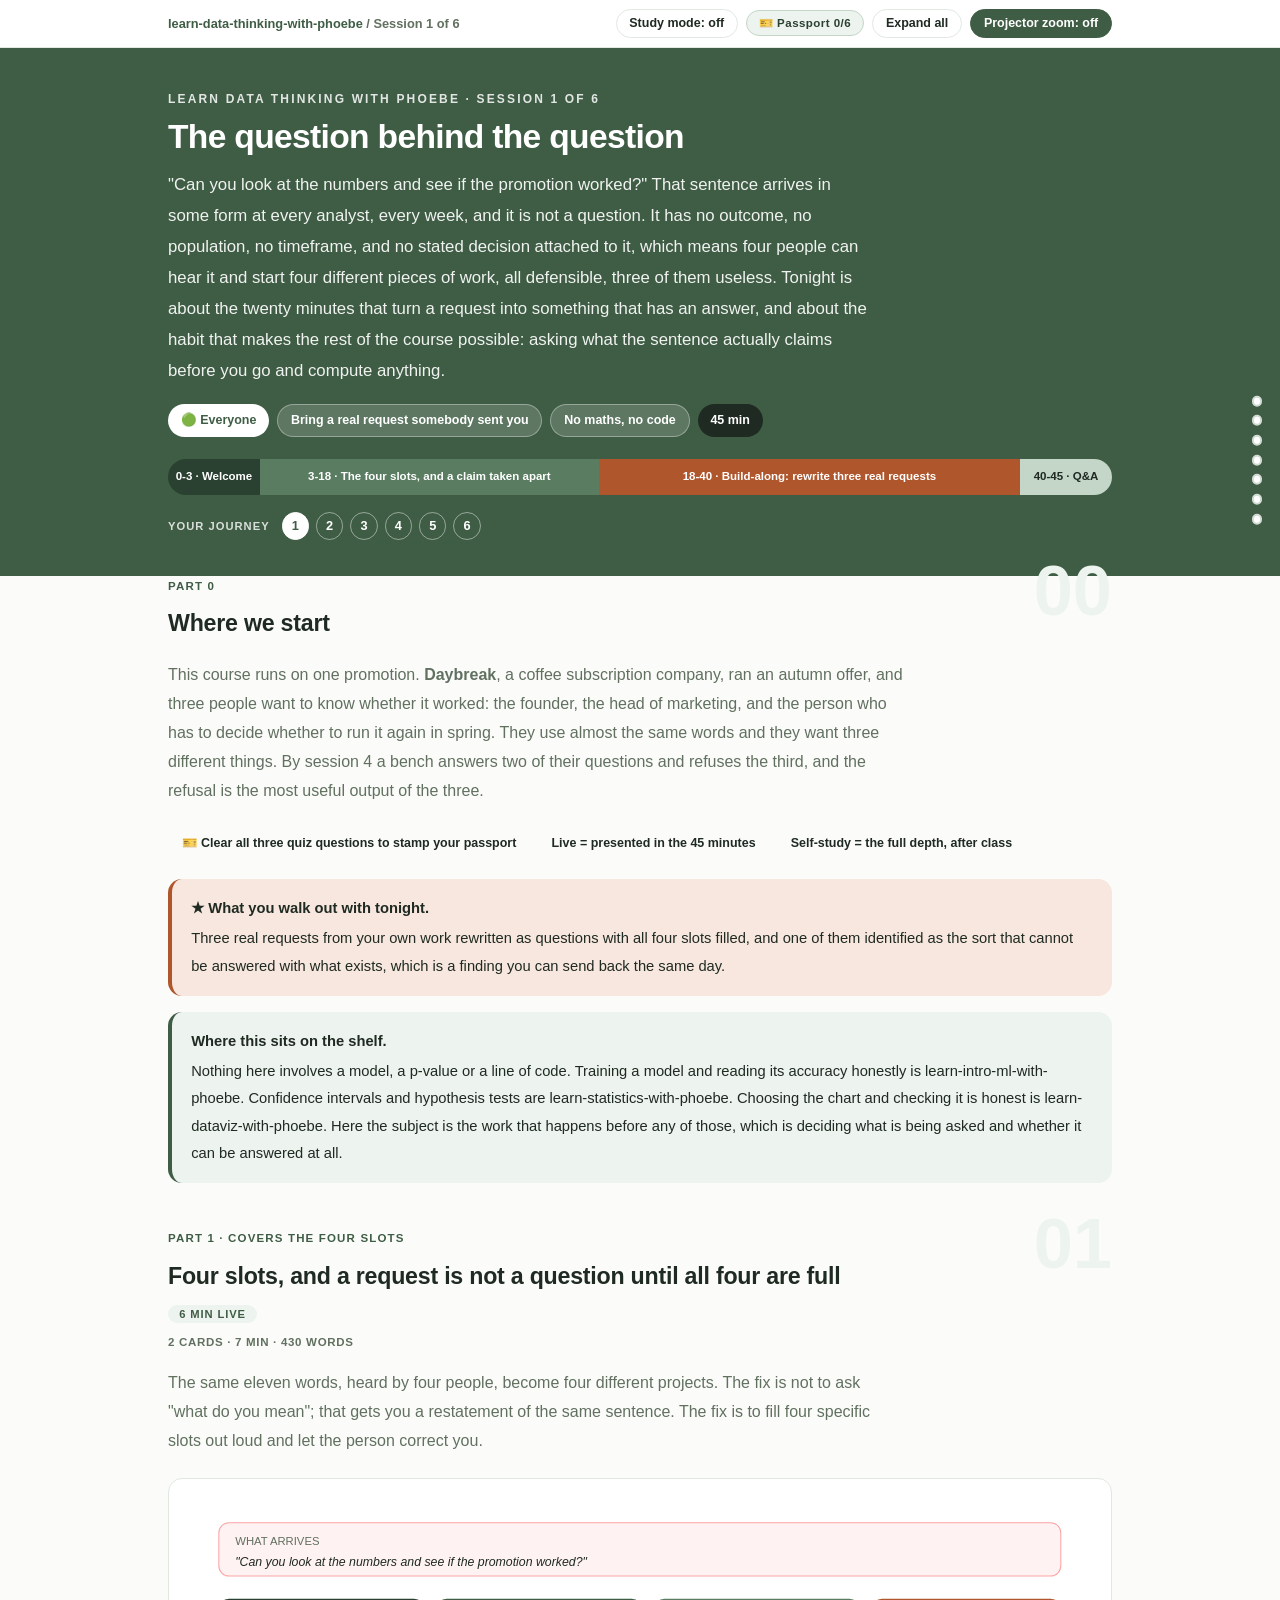
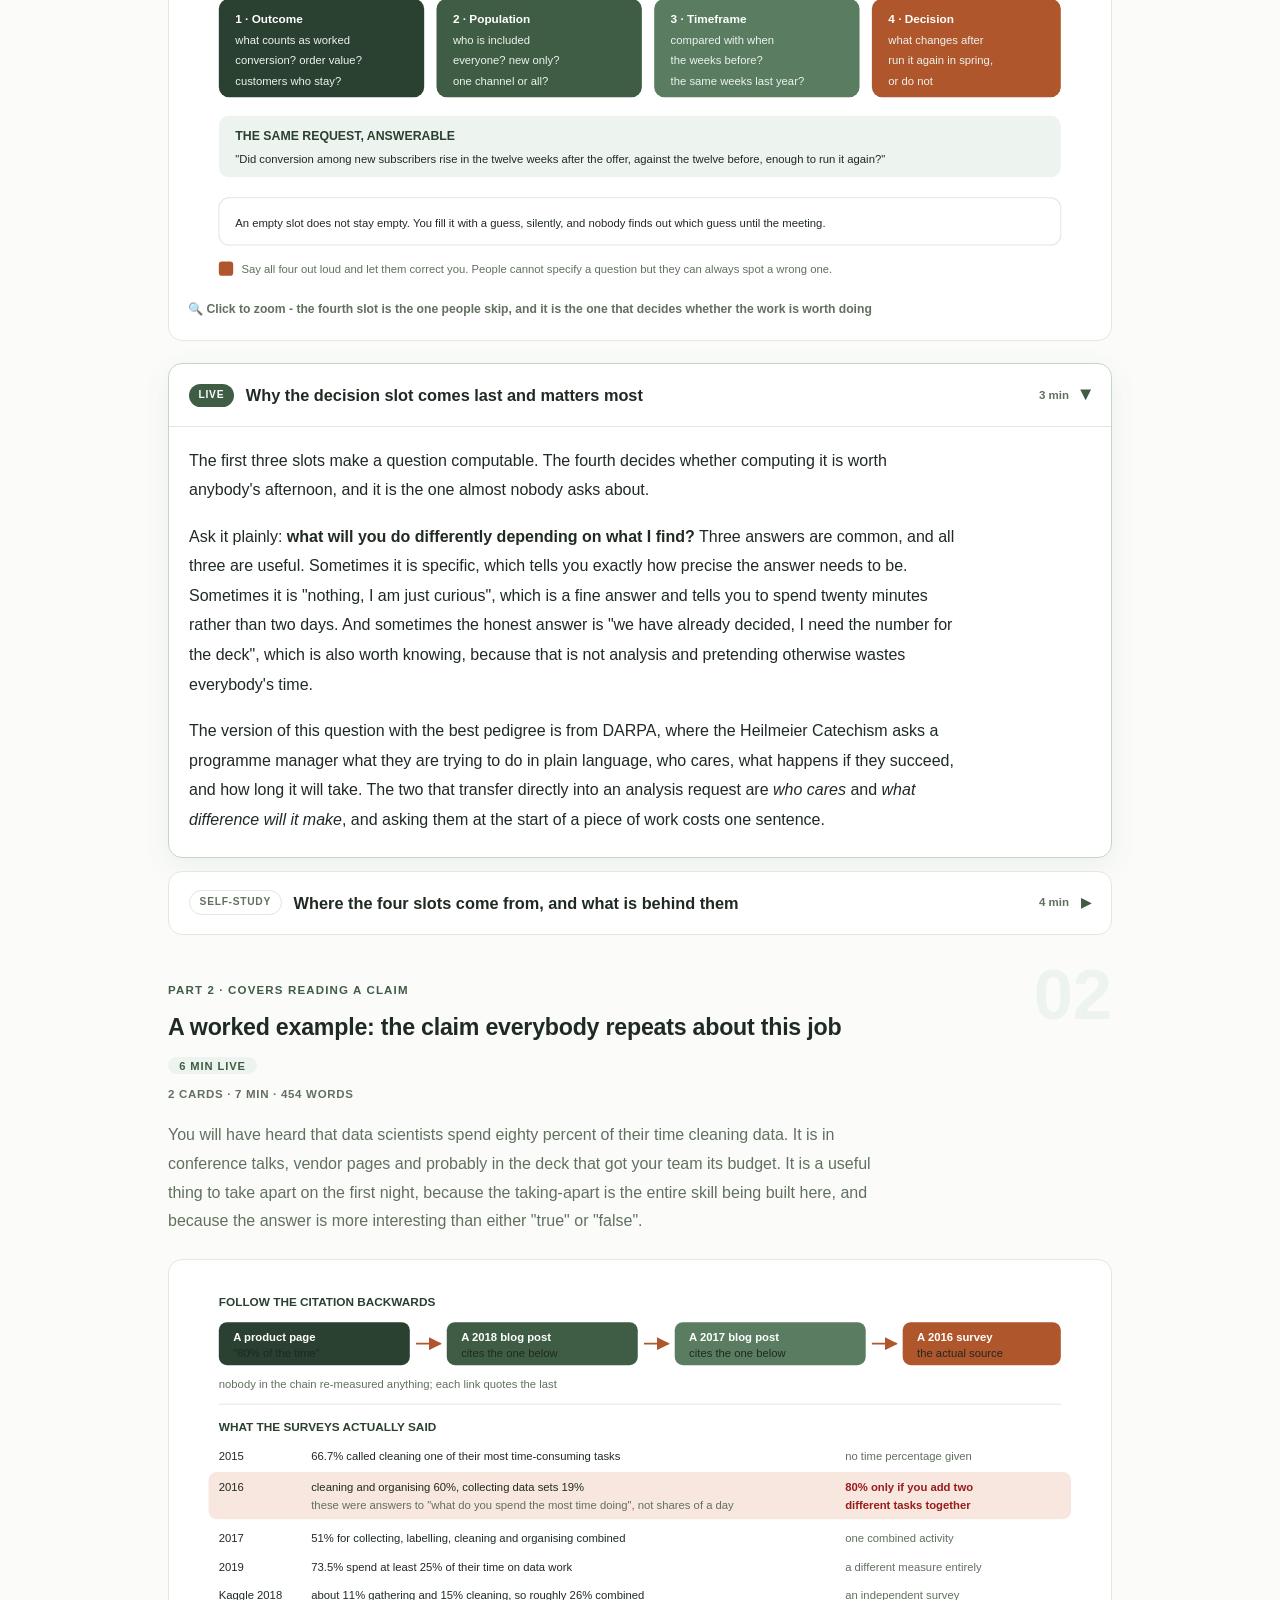
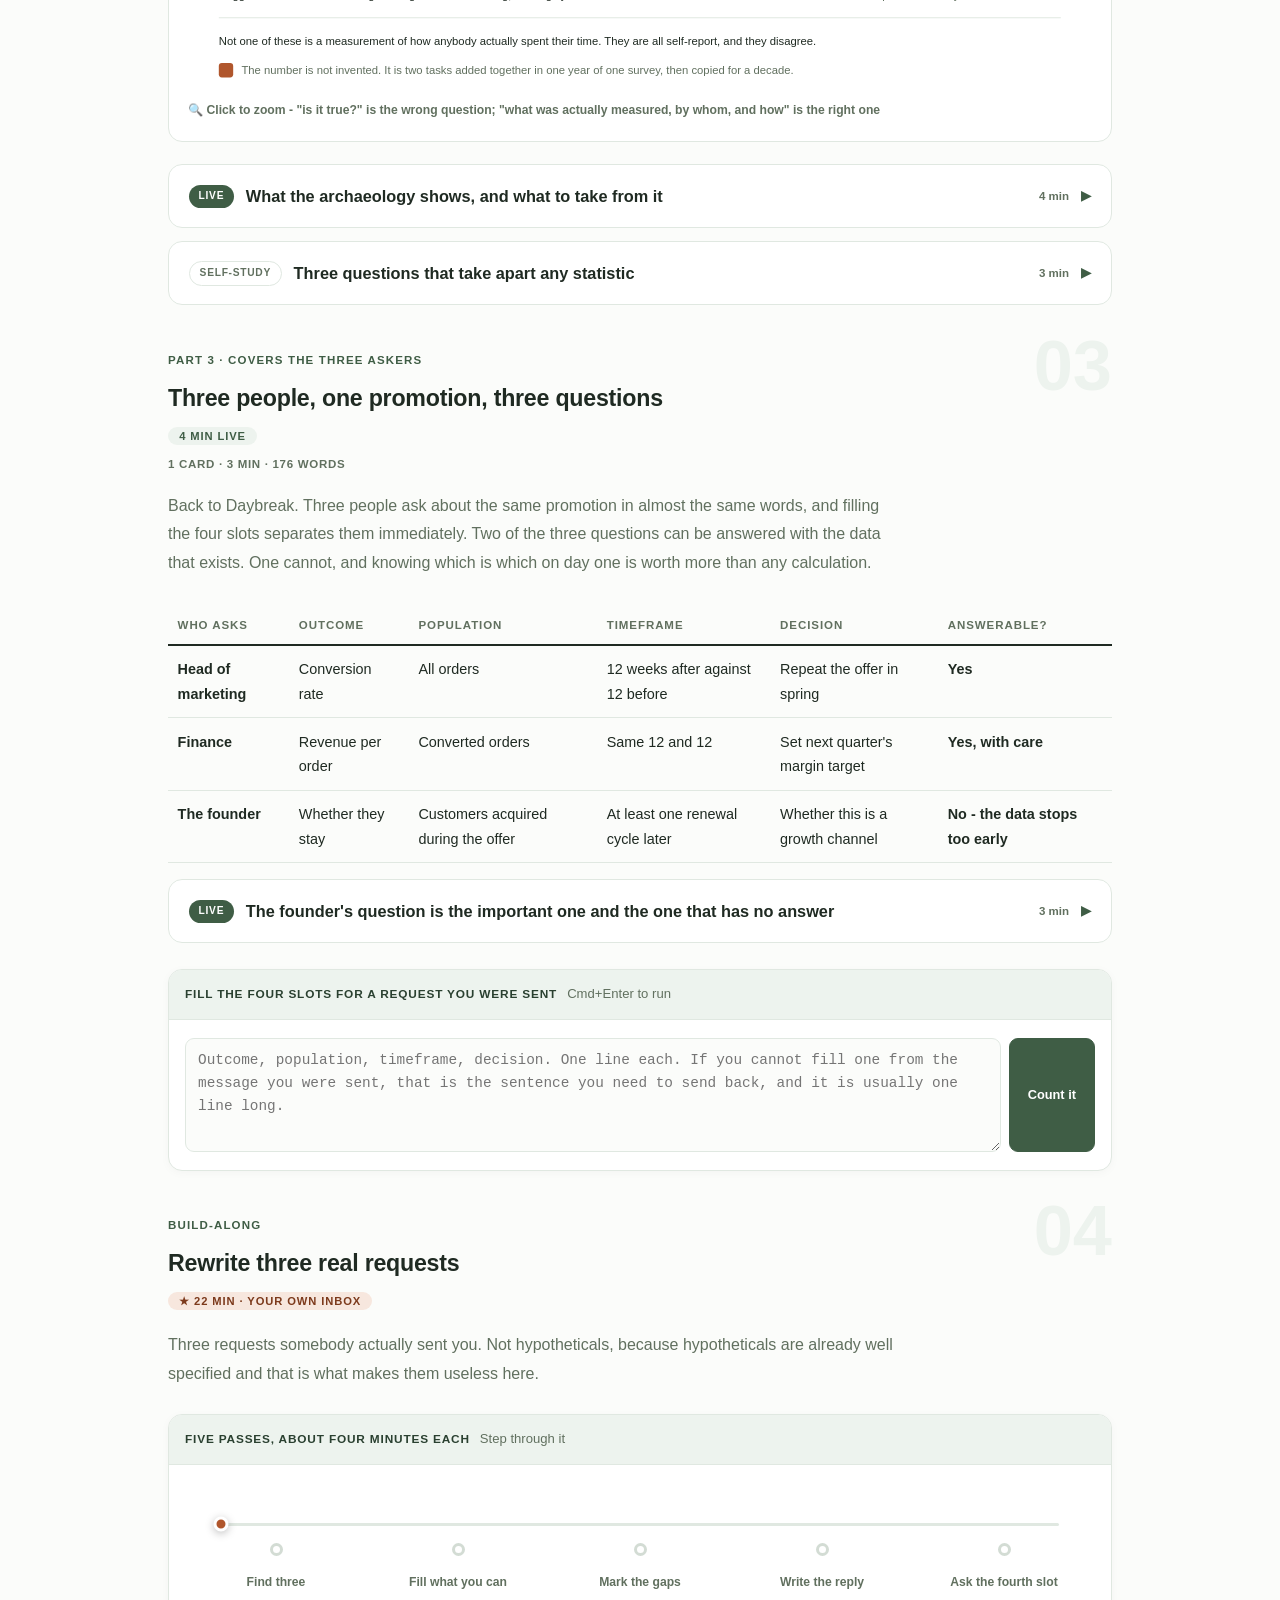
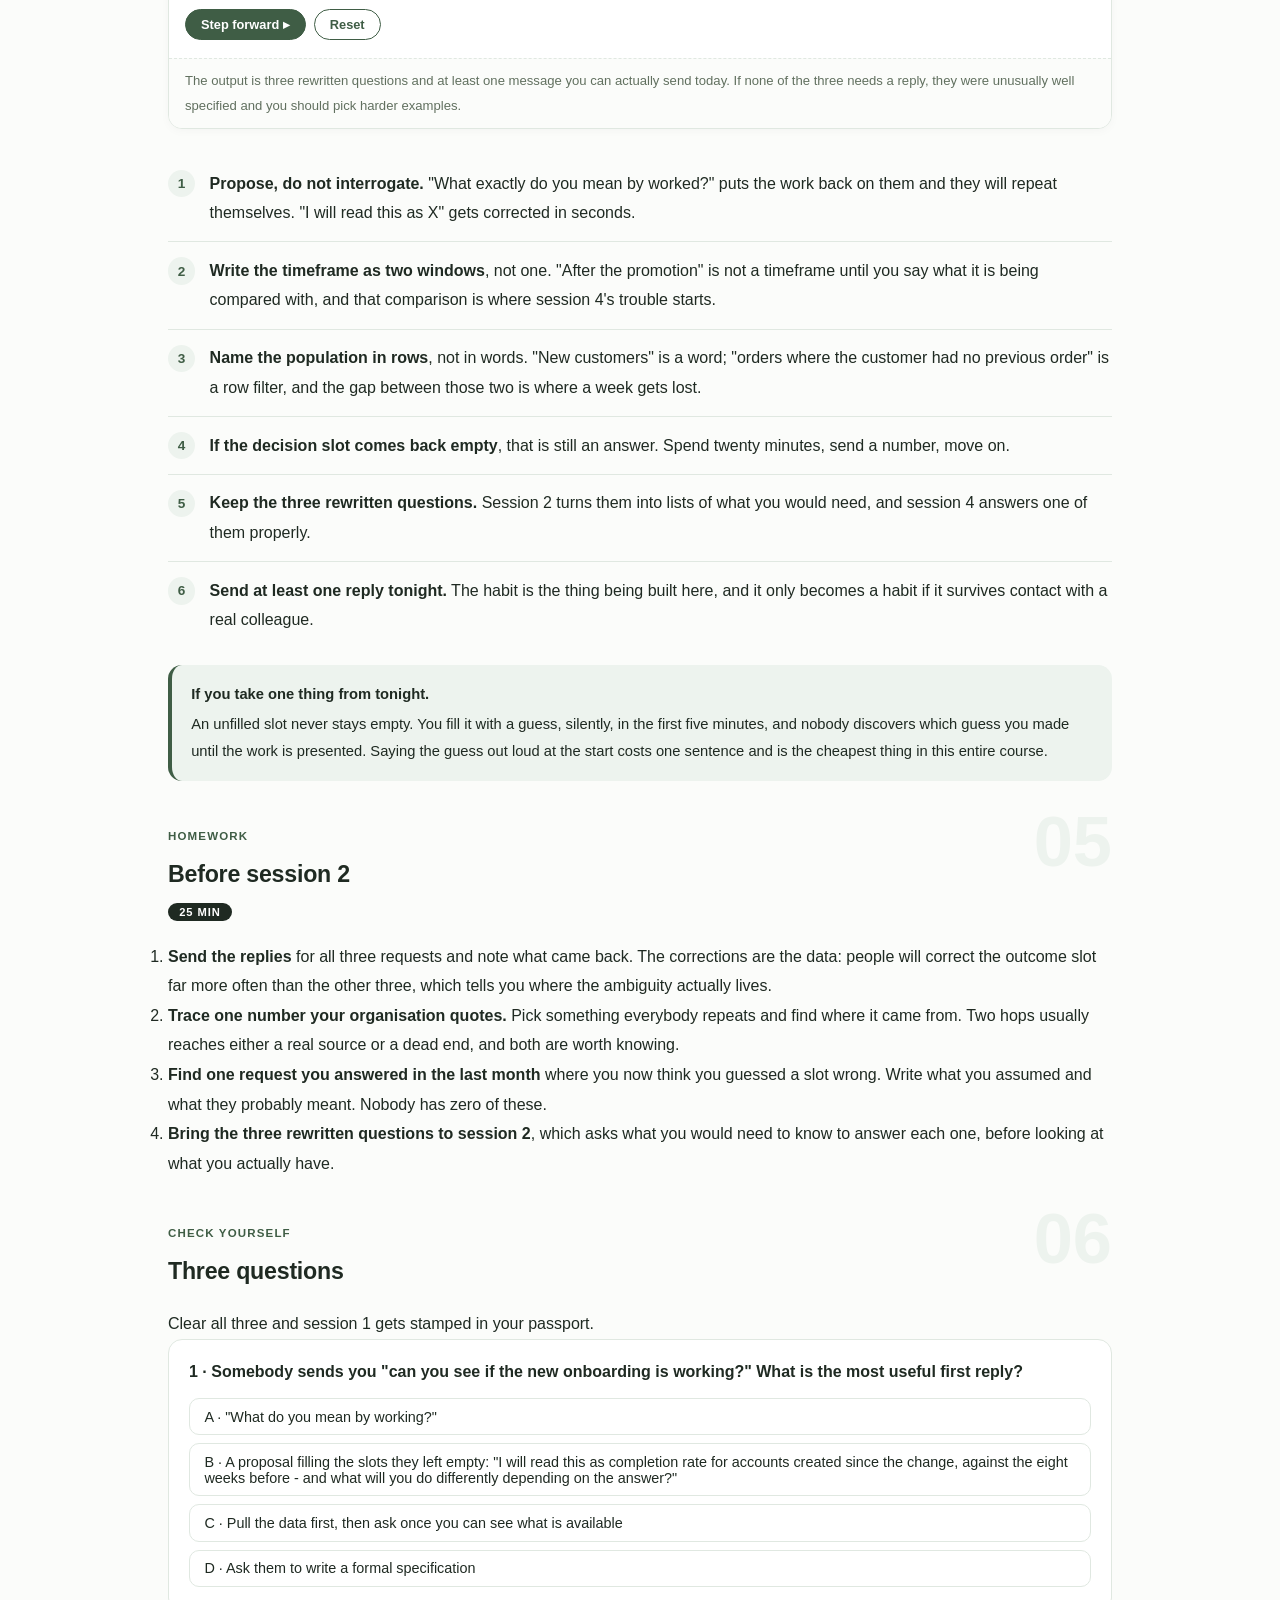
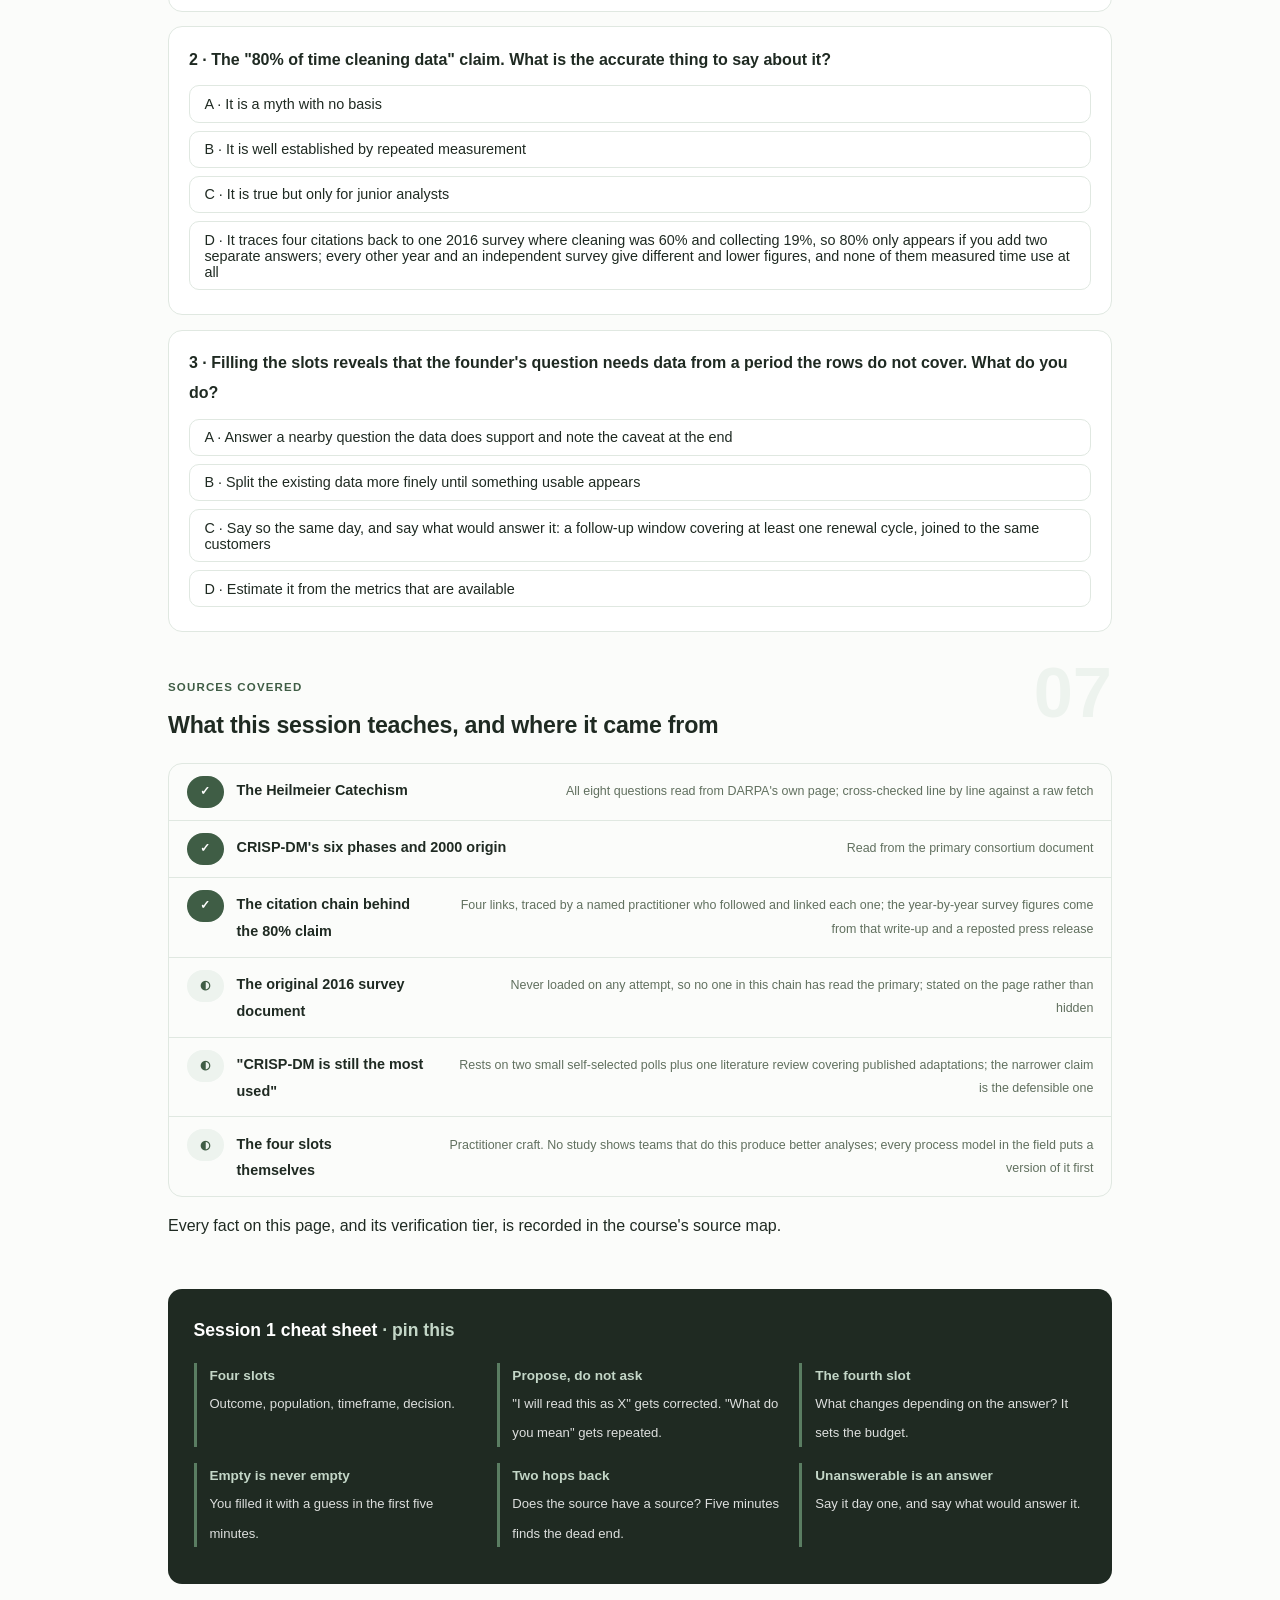
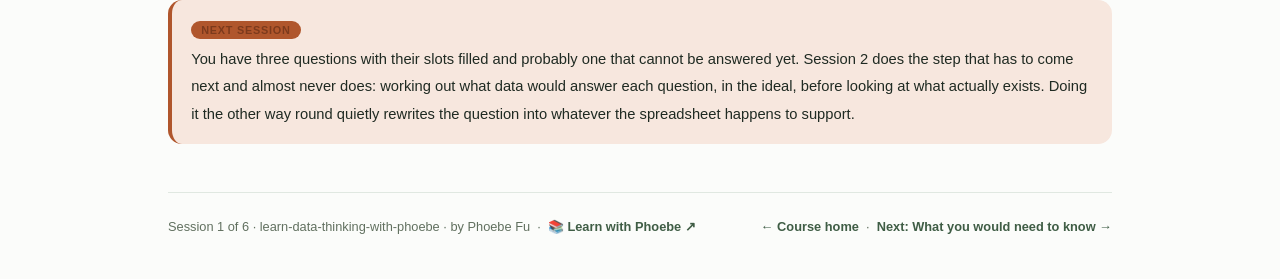
==== commit 3d7e0db5: "Layout: code boxes stack under step text; toolbar is one row Shared-template defect, live estate-wid" ====
--- a/courses/01-the-question-behind-the-question.html
+++ b/courses/01-the-question-behind-the-question.html
@@ -19,7 +19,7 @@
 <meta name="twitter:image" content="https://phoebefu6.github.io/learn-data-thinking-with-phoebe/assets/og-cover.png">
 <!-- social:end -->
 <title>Session 1 · The question behind the question - learn data thinking with phoebe</title>
-<link rel="stylesheet" href="../assets/style.css?v=1">
+<link rel="stylesheet" href="../assets/style.css?v=3">
 </head>
 <body>
 
--- a/assets/style.css
+++ b/assets/style.css
@@ -21,6 +21,8 @@
   --paper: #FBFCFA;
   --code-bg: #16211A;
   --code-ink: #E0E8E1;
+  --scrim-rgb: 31,42,34;
+  --shadow-rgb: 63,93,69;
   --radius: 14px;
 }
 
@@ -116,8 +118,9 @@
   border-bottom: 1px solid var(--hairline);
   padding: .55rem 0;
 }
-.toolbar .wrap { display: flex; align-items: center; gap: .6rem; }
-.toolbar .crumb { font-size: .8rem; color: var(--muted); font-weight: 600; margin-right: auto; }
+.toolbar .wrap { display: flex; align-items: center; gap: .5rem; flex-wrap: nowrap; }
+.toolbar .crumb { font-size: .8rem; color: var(--muted); font-weight: 600; margin-right: auto; min-width: 0; white-space: nowrap; overflow: hidden; text-overflow: ellipsis; }
+.toolbar .btn { white-space: nowrap; flex: none; padding: .38rem .8rem; font-size: .78rem; line-height: 1.2; }
 .toolbar .crumb a { color: var(--indigo); text-decoration: none; }
 .btn {
   border: 1px solid var(--hairline);
@@ -193,7 +196,7 @@
   overflow: hidden;
   background: #fff;
 }
-details.card[open] { border-color: var(--indigo-soft); box-shadow: 0 8px 28px rgba(63,93,69,.08); }
+details.card[open] { border-color: var(--indigo-soft); box-shadow: 0 8px 28px rgba(var(--shadow-rgb),.08); }
 details.card summary {
   list-style: none;
   cursor: pointer;
@@ -317,11 +320,15 @@
 /* ---------- demo steps ---------- */
 .steps { counter-reset: step; margin: .6rem 0 1rem; }
 .step {
-  display: flex;
-  gap: .9rem;
+  display: grid;
+  grid-template-columns: max-content minmax(0, 1fr);
+  column-gap: .9rem;
+  row-gap: .2rem;
   padding: .85rem 0;
   border-bottom: .5px solid var(--hairline);
 }
+.step > * { grid-column: 2; min-width: 0; }
+.step > .prompt-box { margin: .8rem 0 .4rem; }
 .step:last-child { border-bottom: none; }
 .step::before {
   counter-increment: step;
@@ -385,7 +392,7 @@
   transition: box-shadow .15s ease;
   background: #fff;
 }
-figure.zoomable:hover { box-shadow: 0 8px 28px rgba(63,93,69,.12); }
+figure.zoomable:hover { box-shadow: 0 8px 28px rgba(var(--shadow-rgb),.12); }
 figure.zoomable svg, figure.zoomable img { width: 100%; height: auto; display: block; }
 figure.zoomable figcaption {
   margin-top: .6rem;
@@ -401,7 +408,7 @@
   position: fixed;
   inset: 0;
   z-index: 100;
-  background: rgba(31,42,34,.9);
+  background: rgba(var(--scrim-rgb),.9);
   display: none;
   align-items: center;
   justify-content: center;
@@ -645,7 +652,7 @@
   pointer-events: none;
   opacity: 0;
   transition: opacity .3s ease;
-  background: radial-gradient(320px circle at var(--mx, 50%) var(--my, 50%), rgba(63,93,69,.09), transparent 65%);
+  background: radial-gradient(320px circle at var(--mx, 50%) var(--my, 50%), rgba(var(--shadow-rgb),.09), transparent 65%);
 }
 details.card:hover::after { opacity: 1; }
 
@@ -681,7 +688,7 @@
   background: #fff;
   overflow: hidden;
   margin: 1rem 0 1.4rem;
-  box-shadow: 0 8px 28px rgba(63,93,69,.06);
+  box-shadow: 0 8px 28px rgba(var(--shadow-rgb),.06);
 }
 .sql-bar {
   display: flex; align-items: center; gap: .5rem;
@@ -825,7 +832,10 @@
   /* 44px tap targets */
   details.card summary { min-height: 44px; }
   .qopt { min-height: 44px; display: flex; align-items: center; padding: .7rem .9rem; }
-  .toolbar .btn, .pagefoot a { min-height: 44px; display: inline-flex; align-items: center; }
+  .toolbar .btn, .pagefoot a { min-height: 44px; display: inline-flex; align-items: center; justify-content: center; }
+  .toolbar .crumb, .toolbar #zoom-toggle { display: none; }
+  .toolbar .btn { flex: 1 1 0; padding: .3rem .4rem; font-size: .72rem; }
+  table.clean { display: block; overflow-x: auto; -webkit-overflow-scrolling: touch; }
 }
 
 @media (max-width: 640px) {
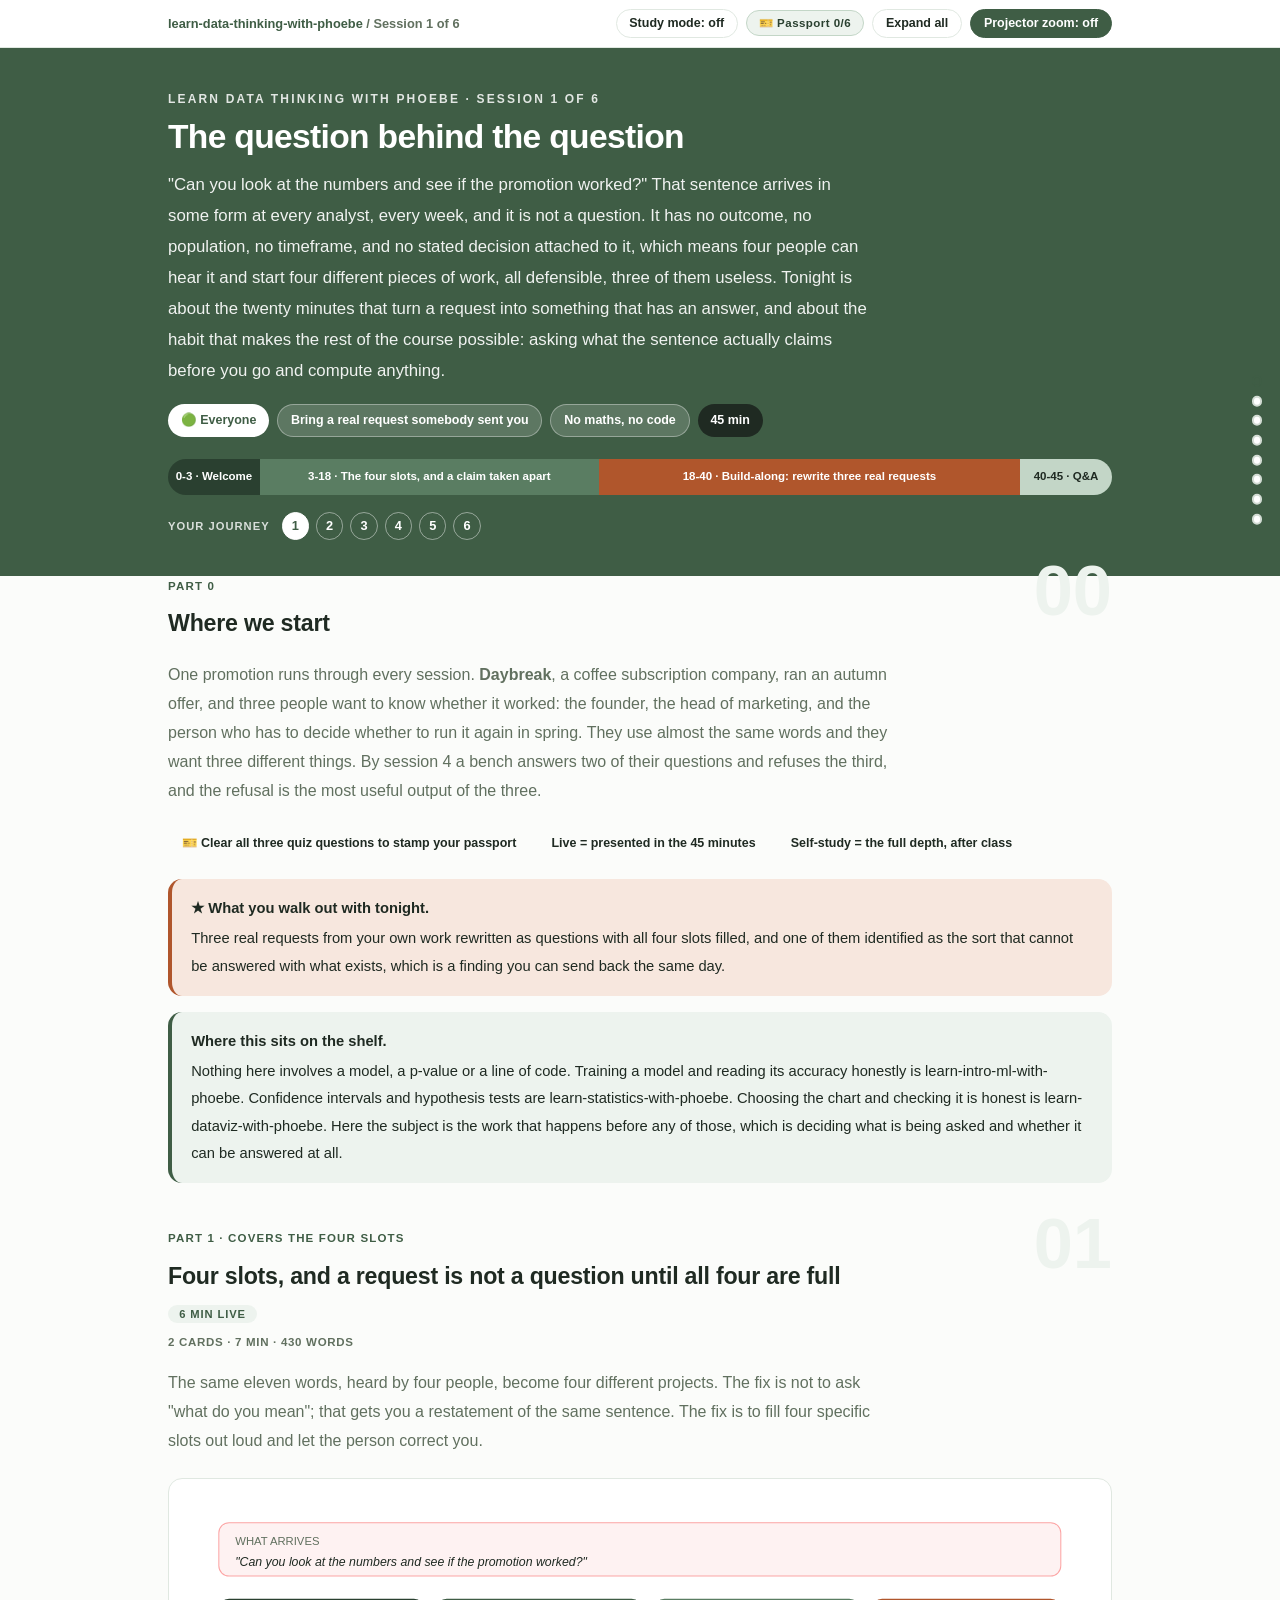
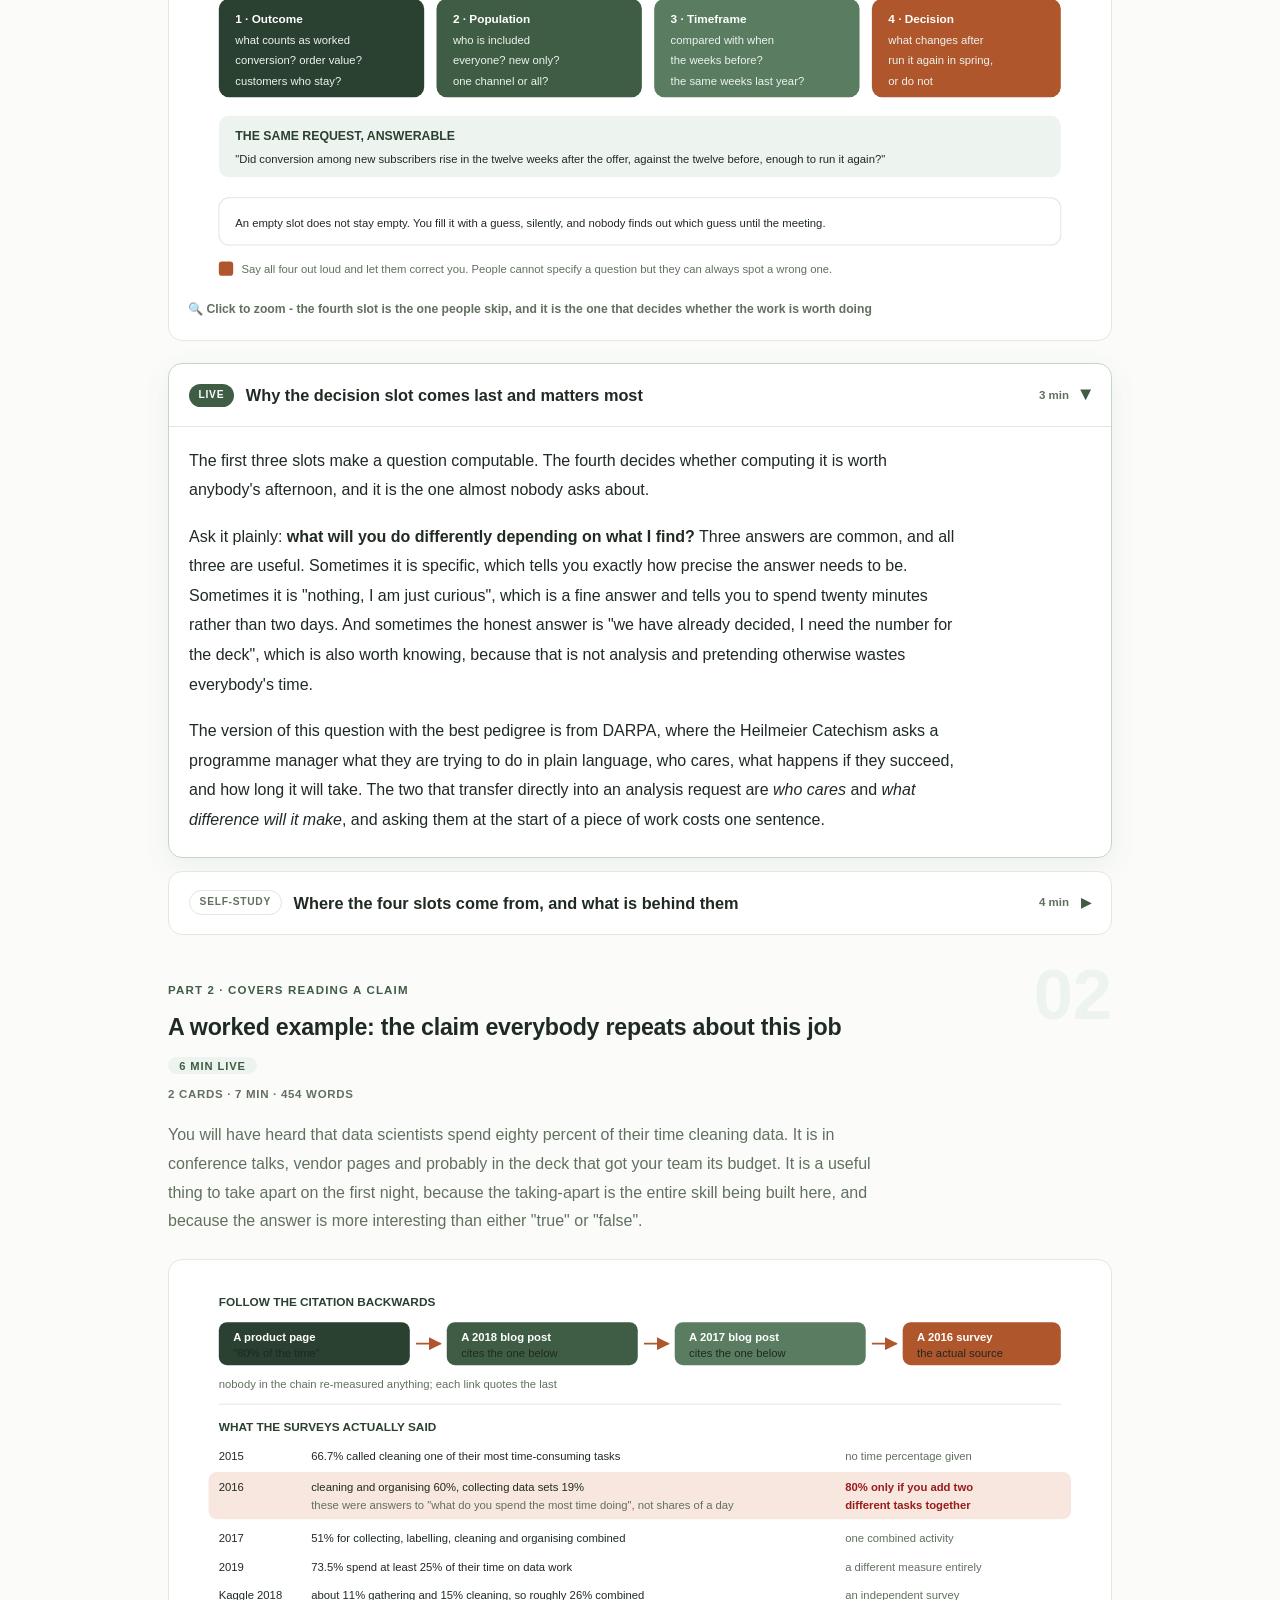
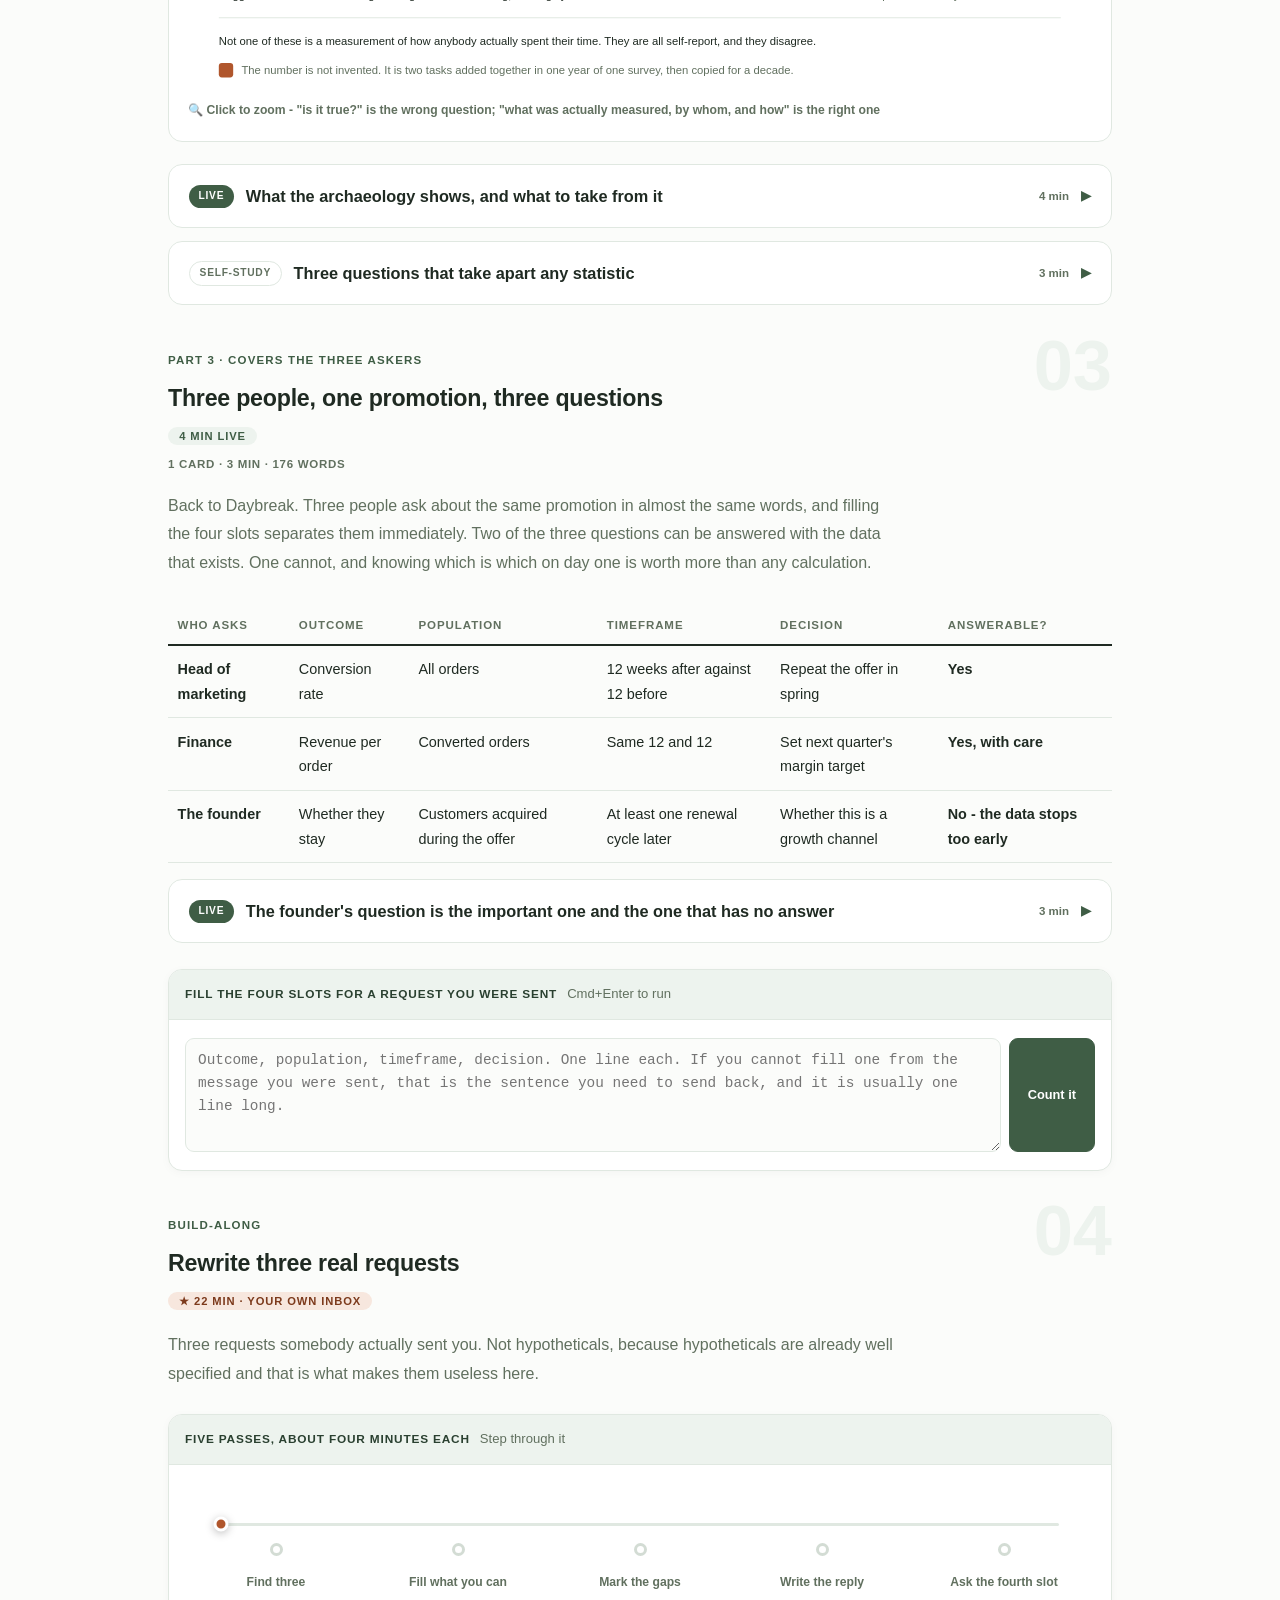
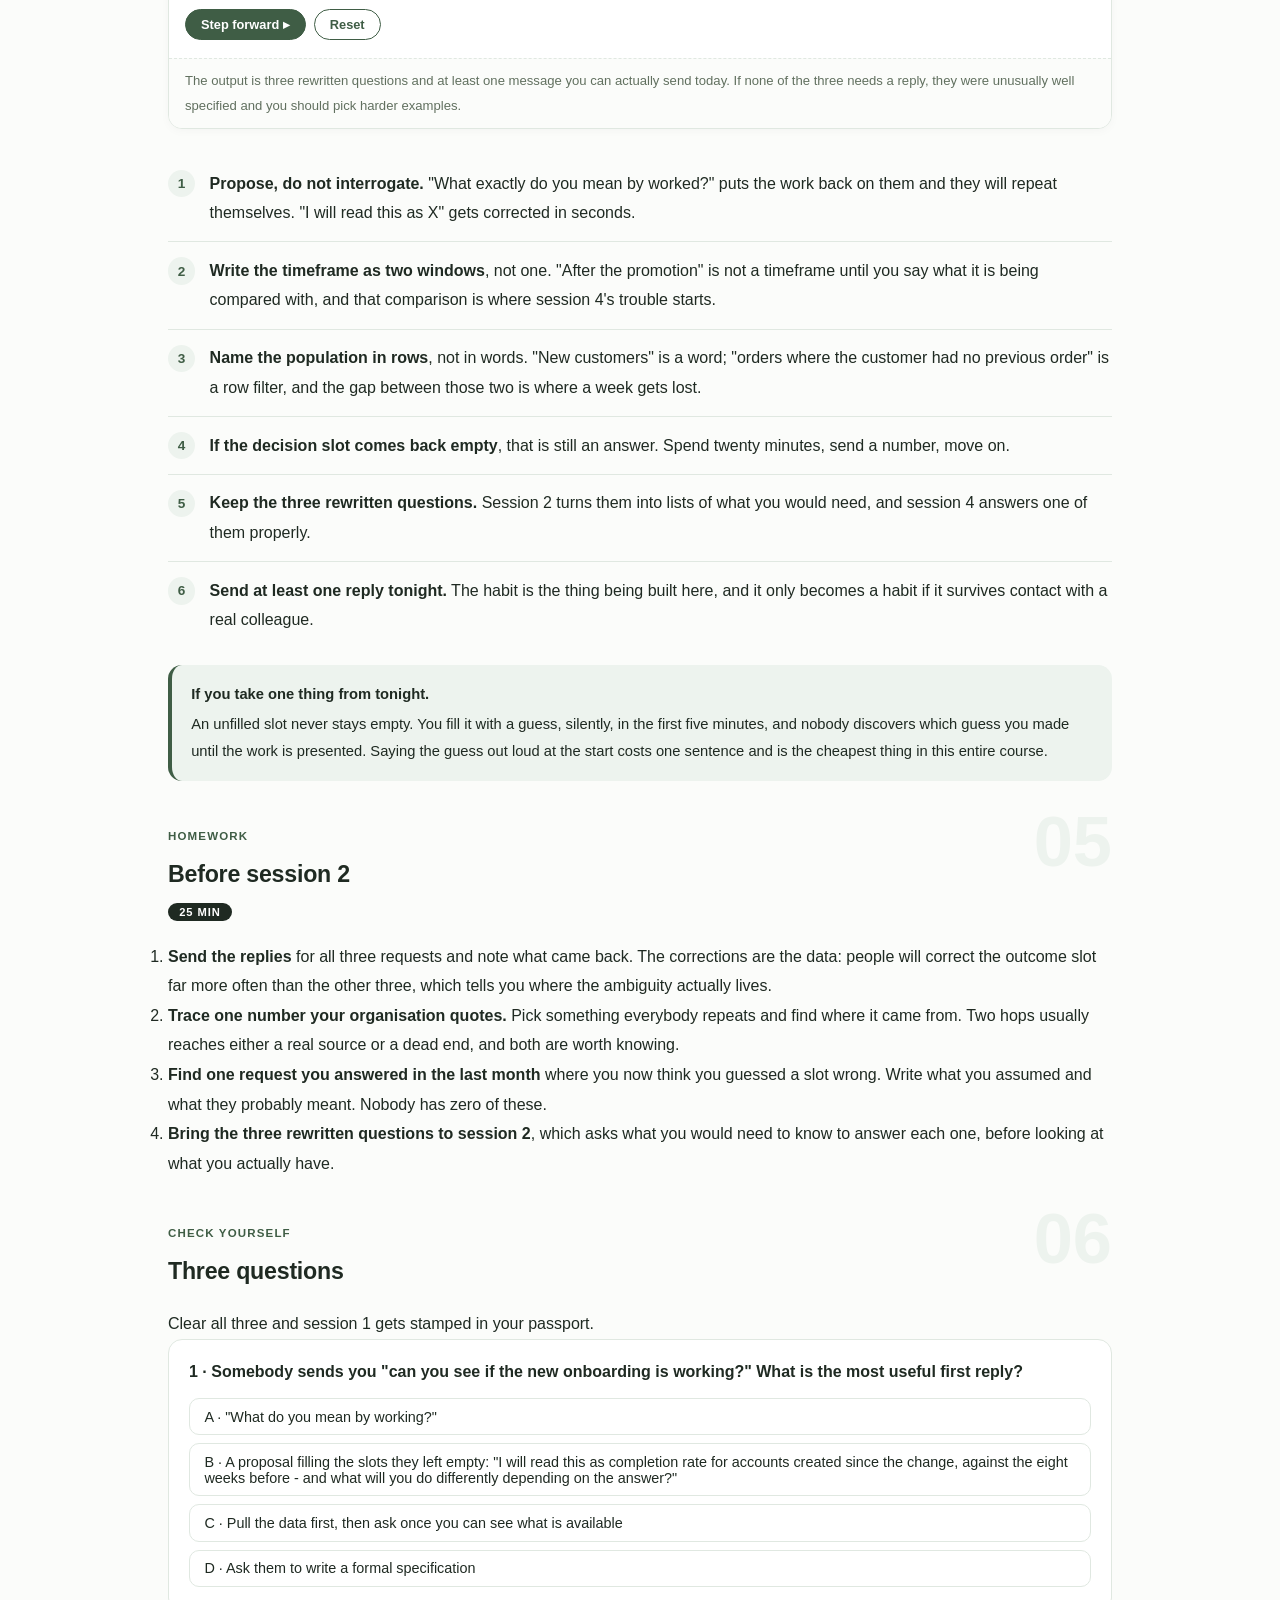
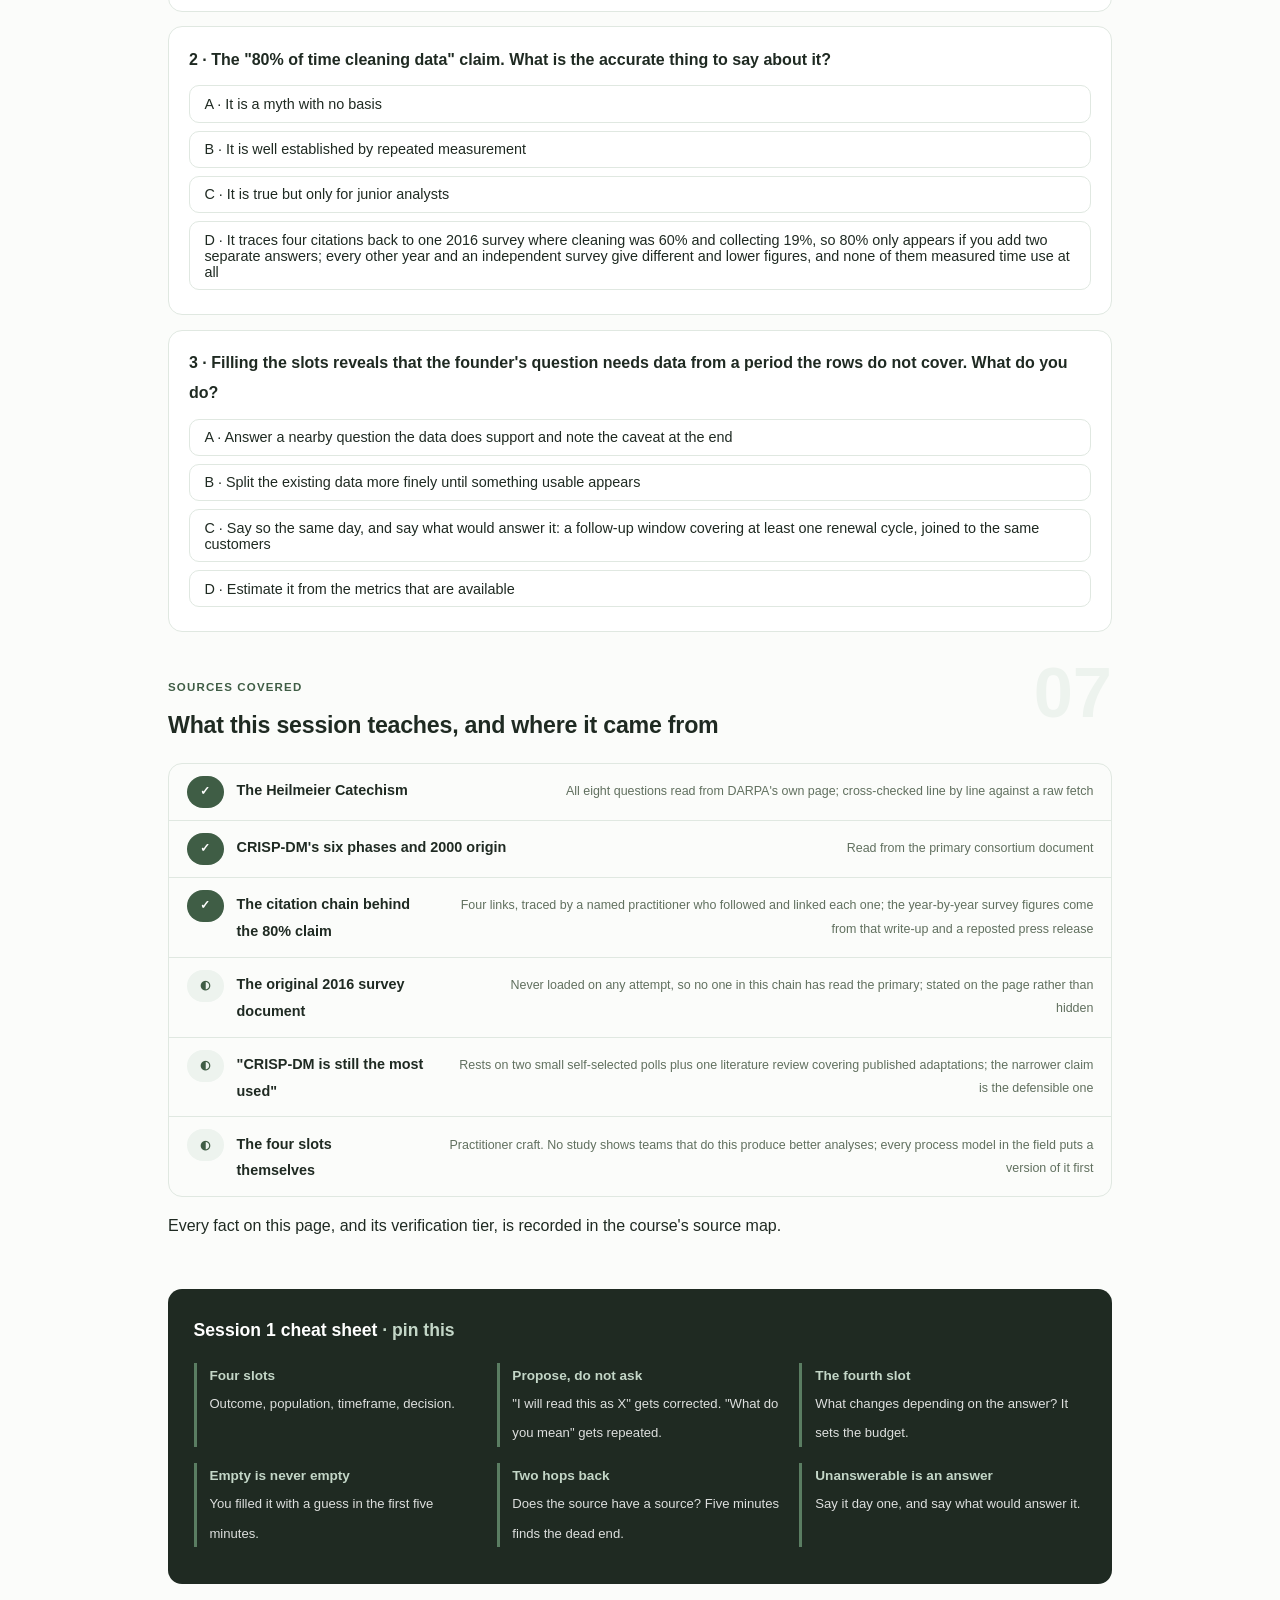
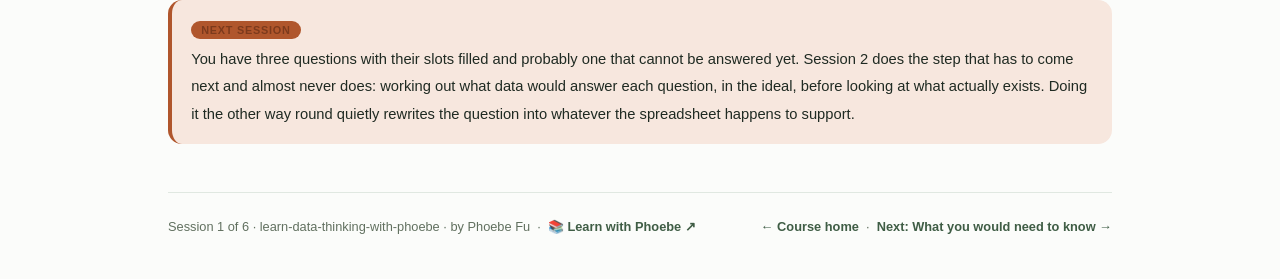
==== commit bf2f1598: "Remove self-referential course text from session pages Pages carry content only; state the practice " ====
--- a/courses/01-the-question-behind-the-question.html
+++ b/courses/01-the-question-behind-the-question.html
@@ -58,7 +58,7 @@
       <span class="klabel">Part 0</span>
       <h2>Where we start</h2>
     </div>
-    <p class="lede">This course runs on one promotion. <strong>Daybreak</strong>, a coffee subscription company, ran an autumn offer, and three people want to know whether it worked: the founder, the head of marketing, and the person who has to decide whether to run it again in spring. They use almost the same words and they want three different things. By session 4 a bench answers two of their questions and refuses the third, and the refusal is the most useful output of the three.</p>
+    <p class="lede">One promotion runs through every session. <strong>Daybreak</strong>, a coffee subscription company, ran an autumn offer, and three people want to know whether it worked: the founder, the head of marketing, and the person who has to decide whether to run it again in spring. They use almost the same words and they want three different things. By session 4 a bench answers two of their questions and refuses the third, and the refusal is the most useful output of the three.</p>
 
     <div class="legend">
       <span class="pill">🎫 Clear all three quiz questions to stamp your passport</span>
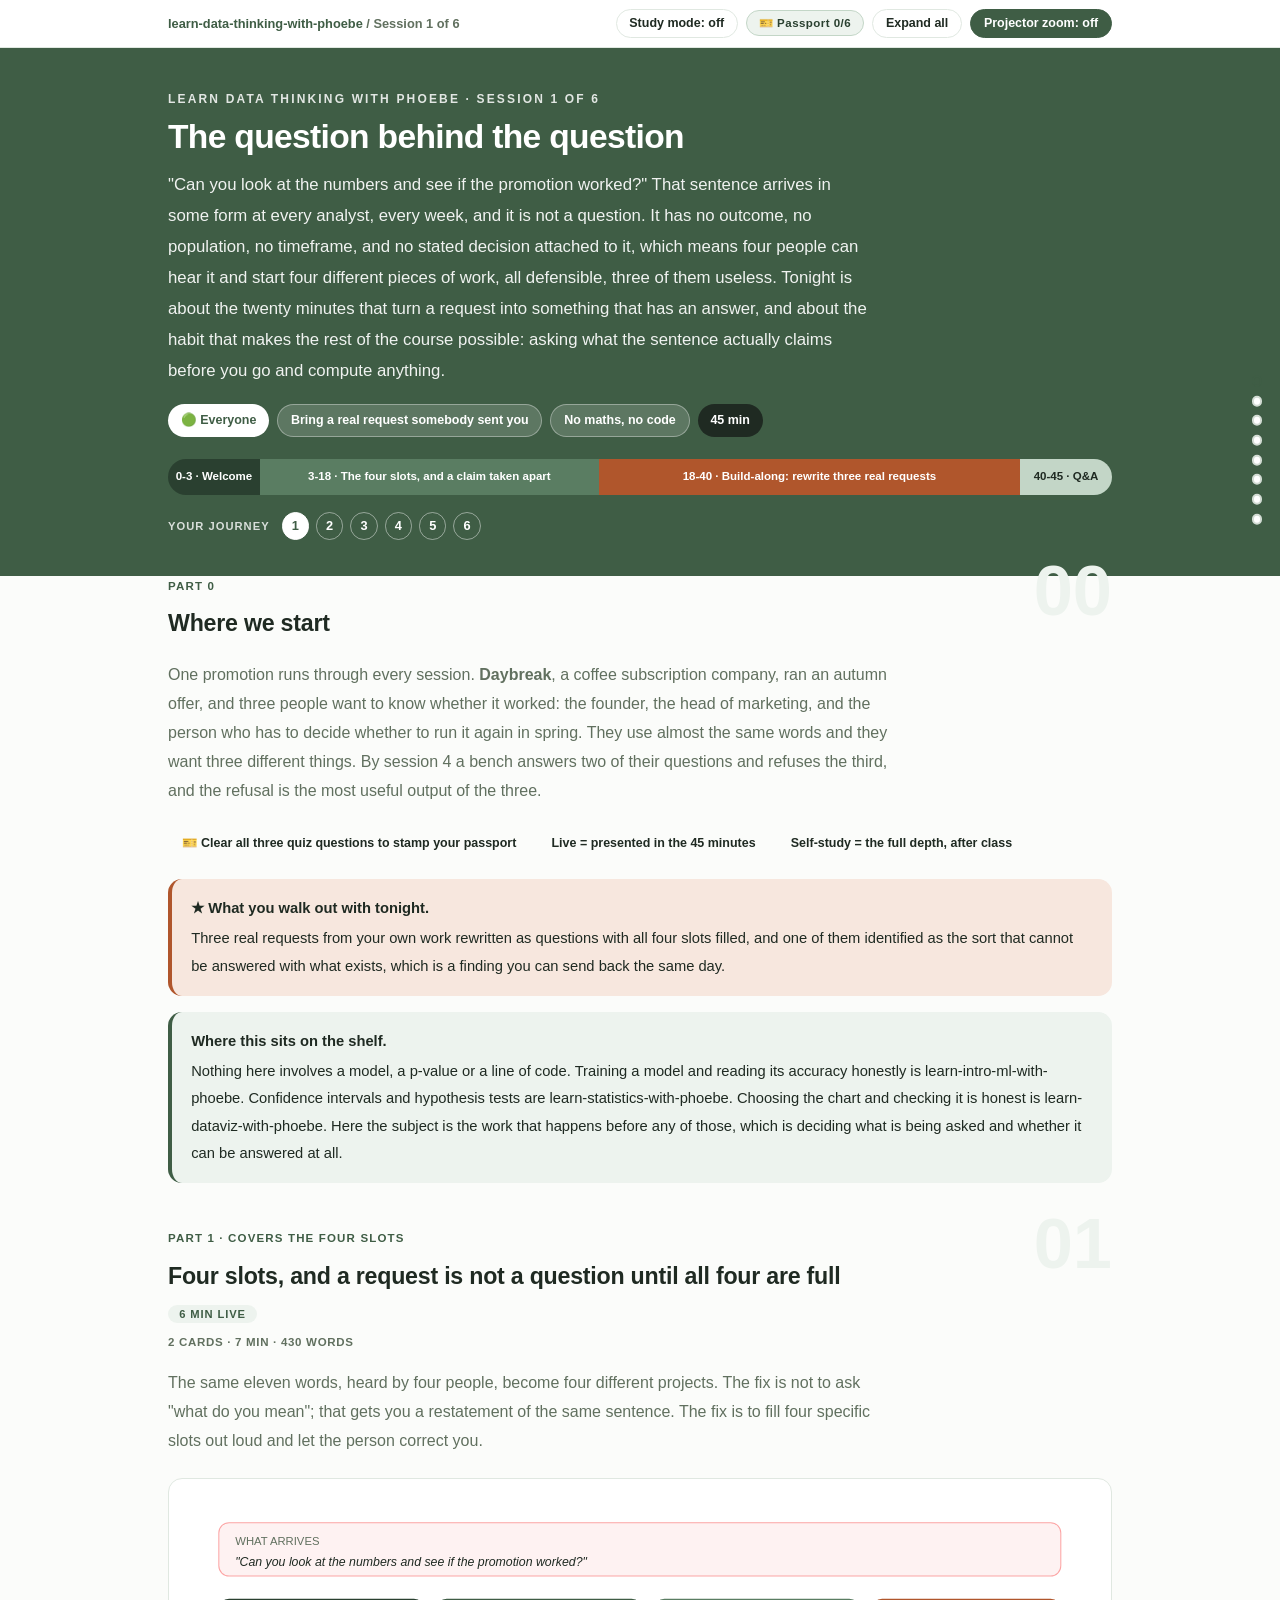
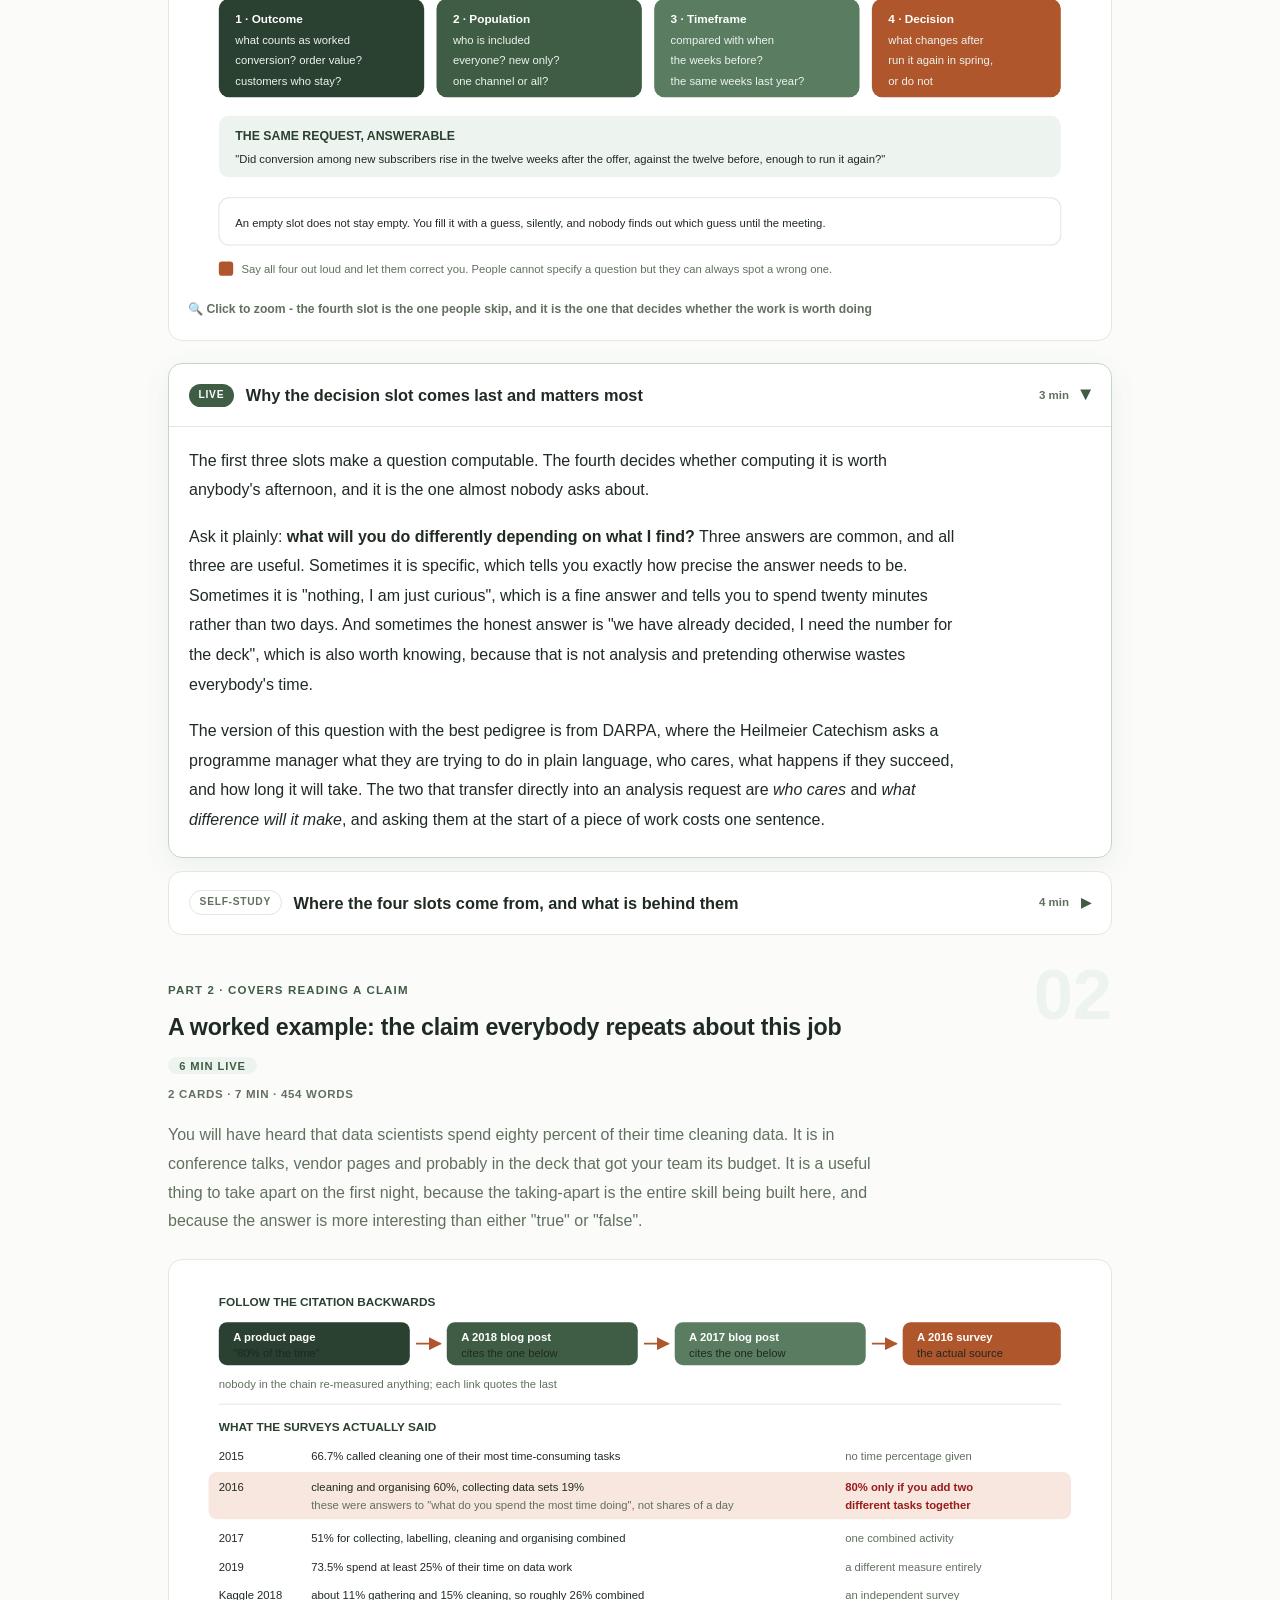
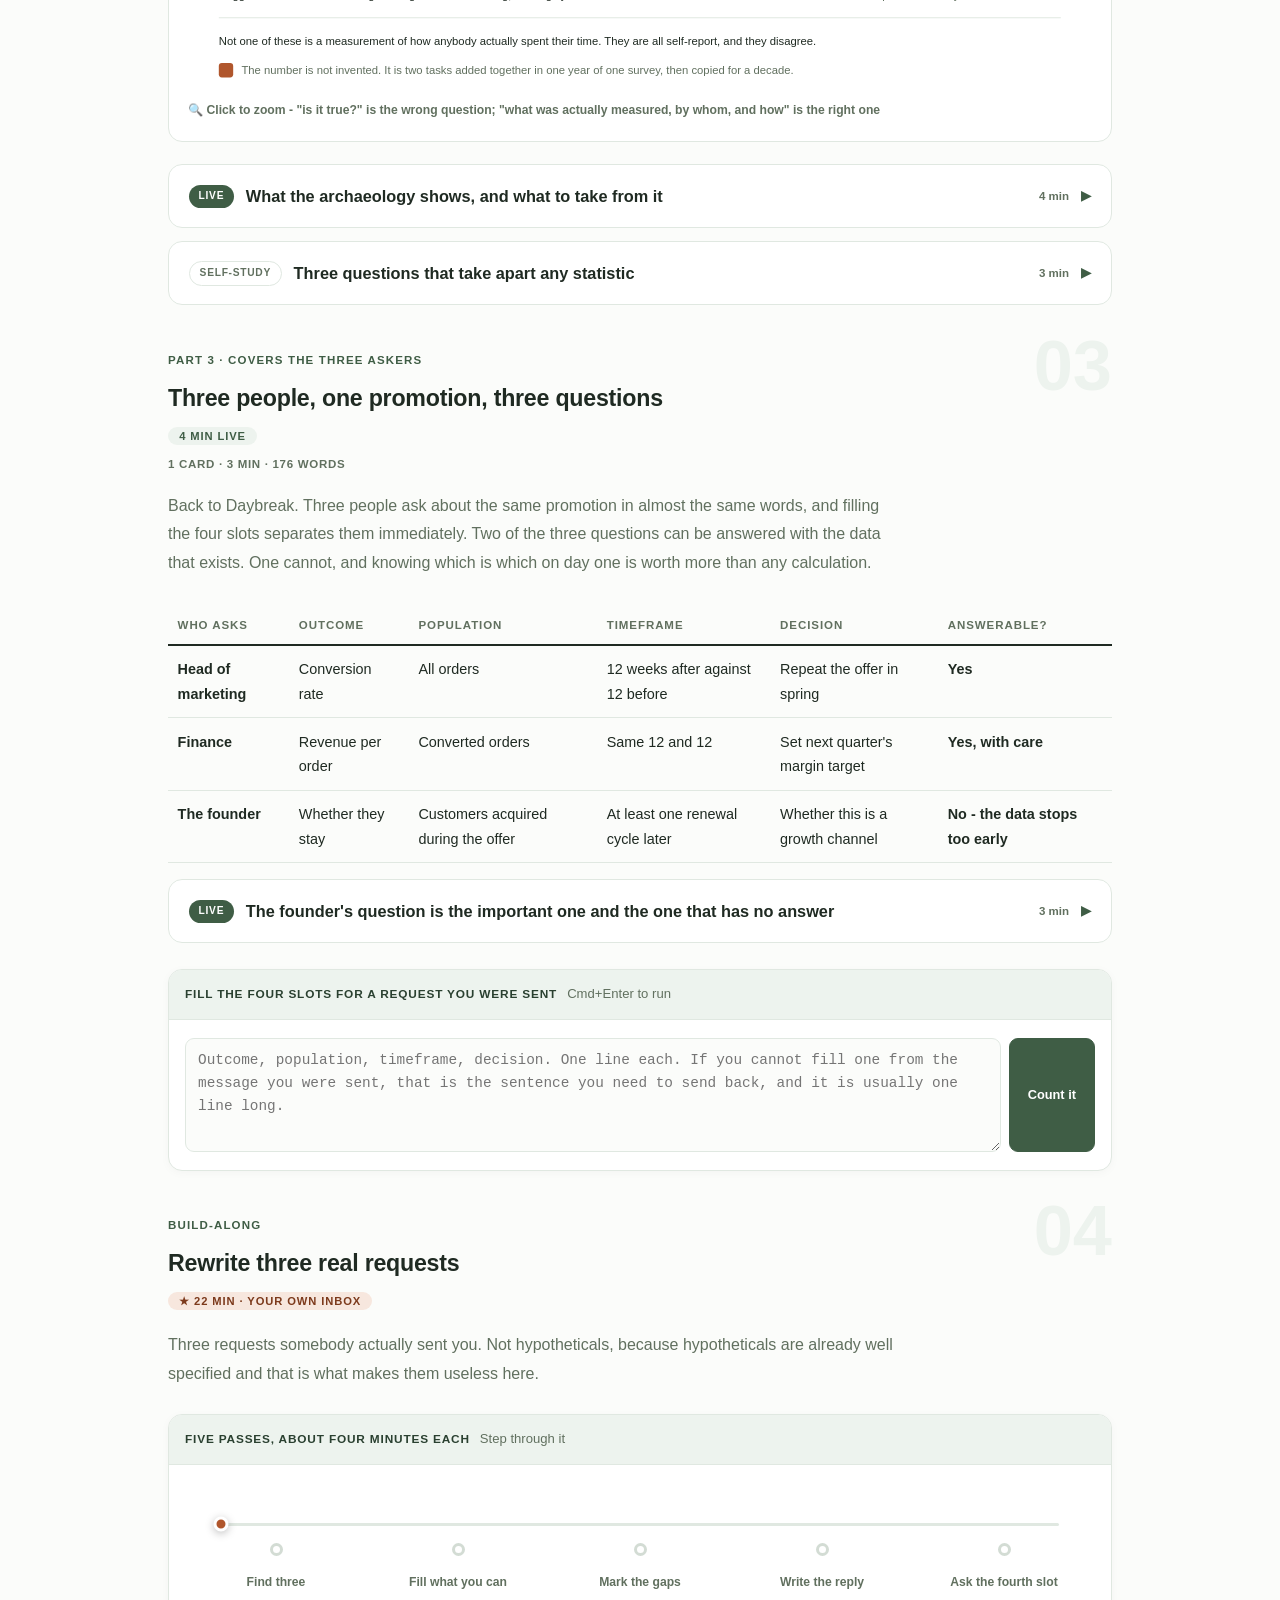
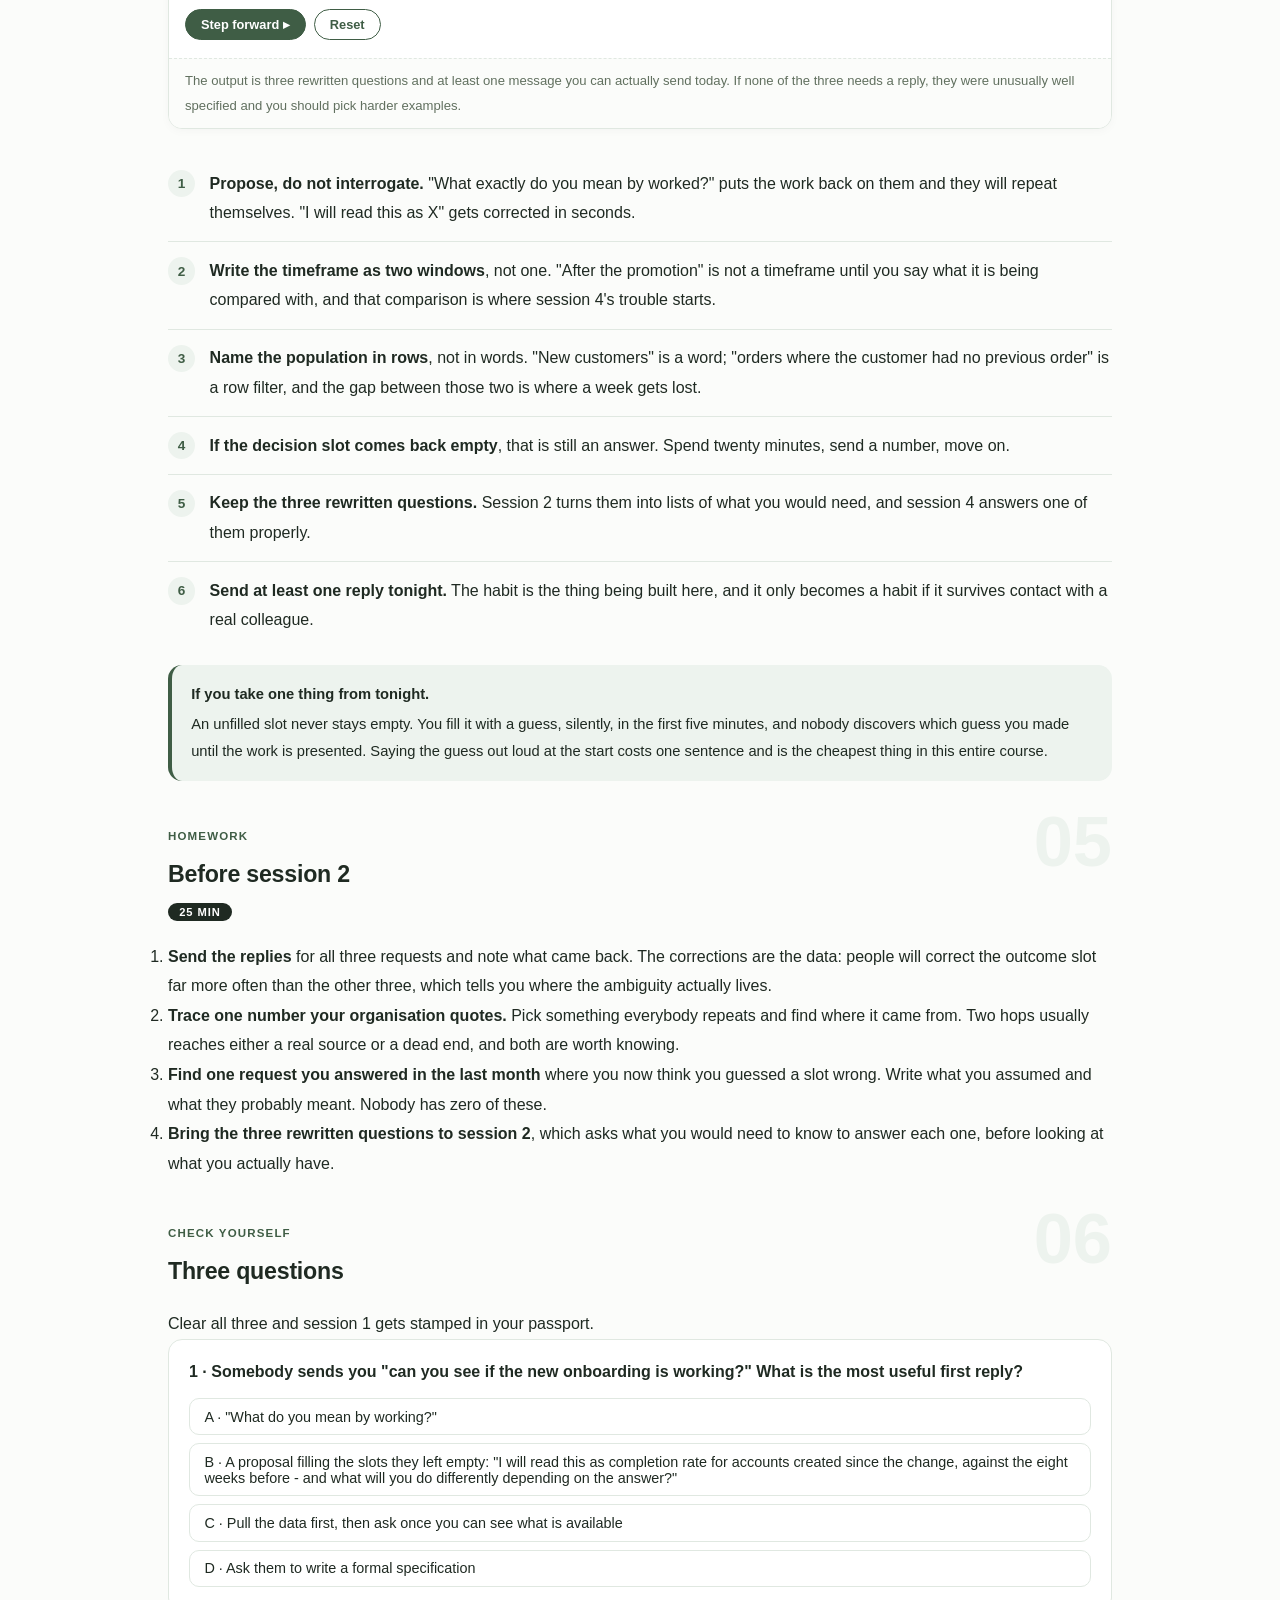
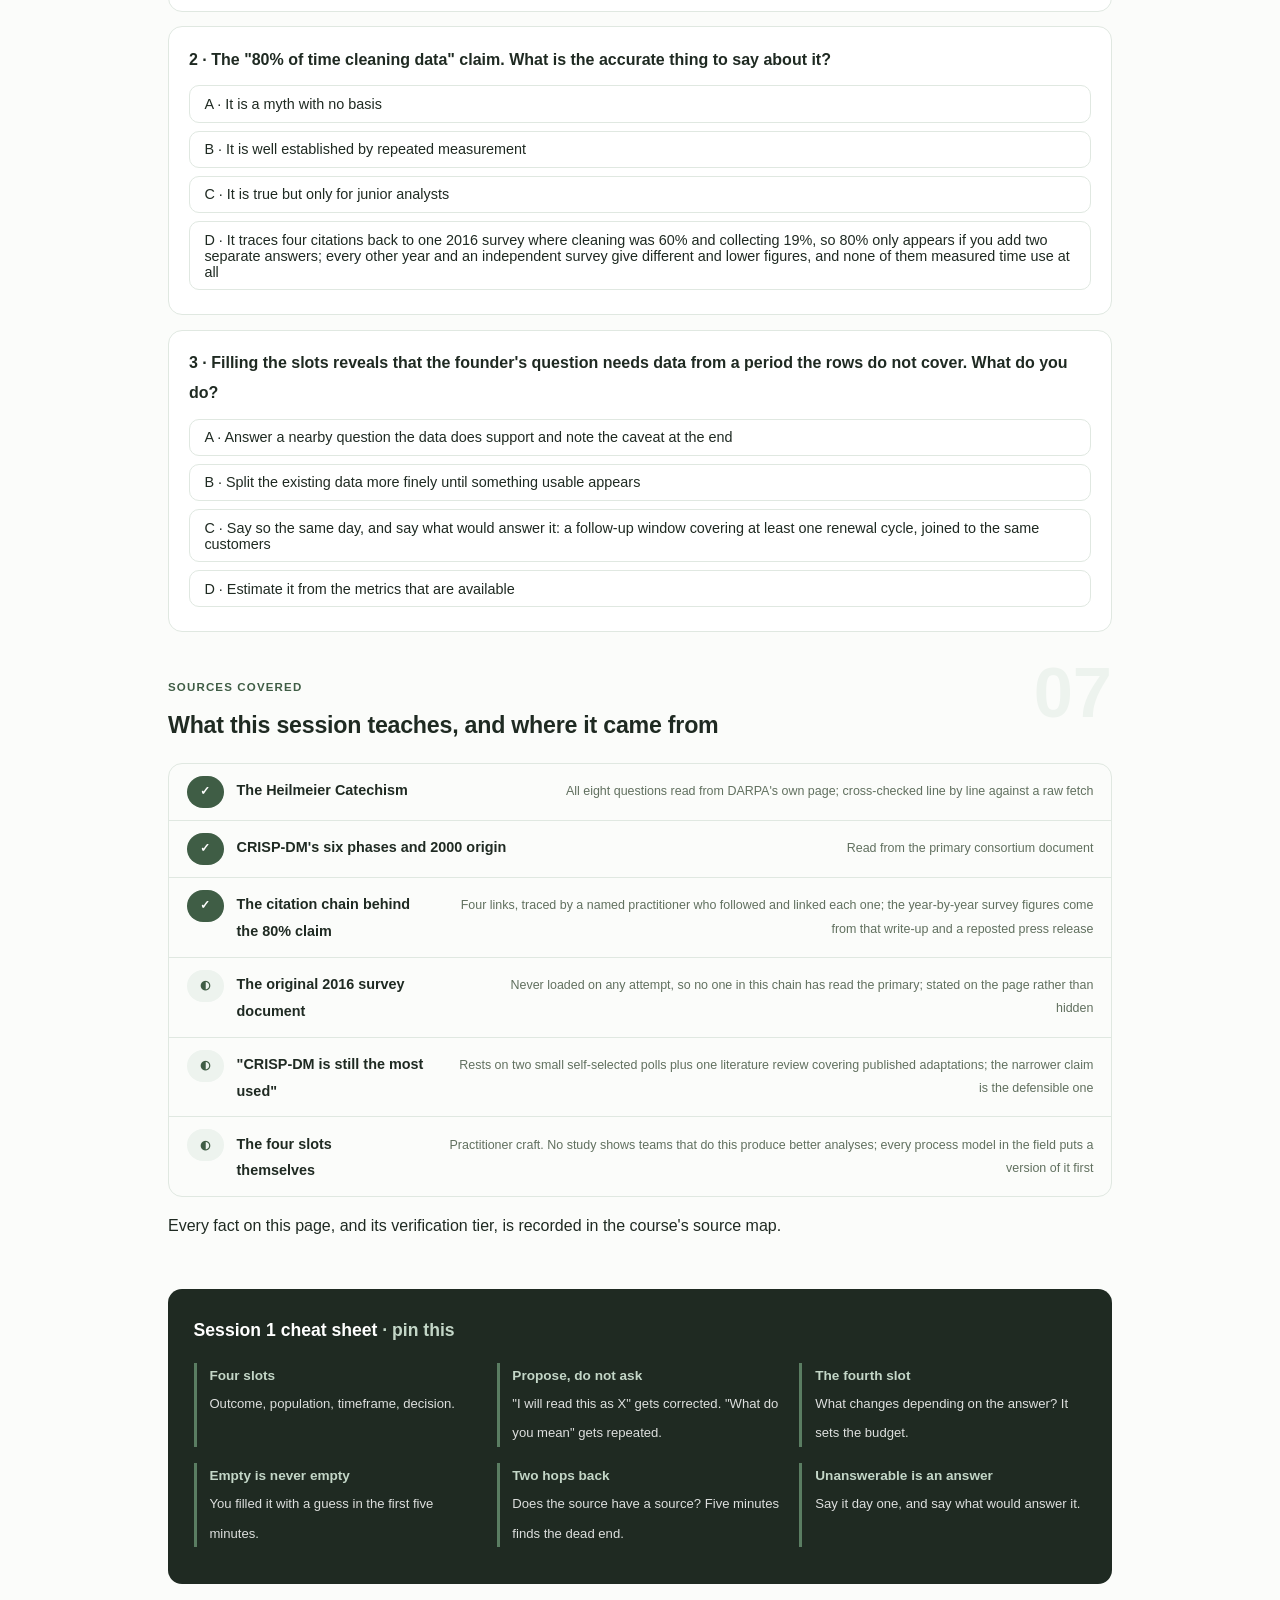
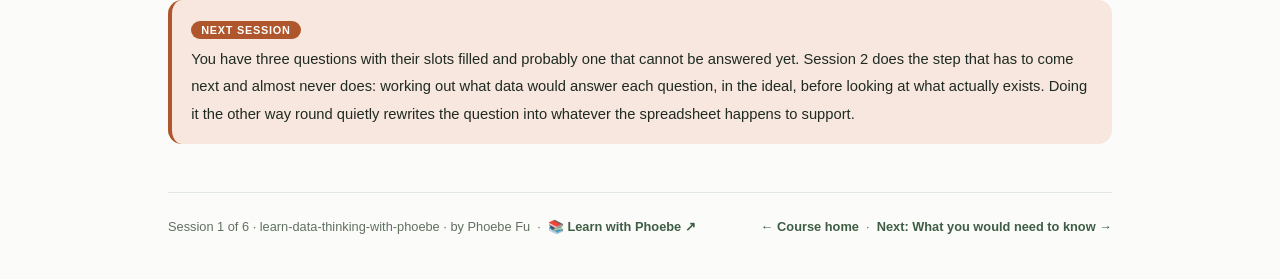
==== commit 4d121e39: "Fix unreadable pills and labels: white text on the amber fill The "Real world" pill, build-along ste" ====
--- a/courses/01-the-question-behind-the-question.html
+++ b/courses/01-the-question-behind-the-question.html
@@ -19,7 +19,7 @@
 <meta name="twitter:image" content="https://phoebefu6.github.io/learn-data-thinking-with-phoebe/assets/og-cover.png">
 <!-- social:end -->
 <title>Session 1 · The question behind the question - learn data thinking with phoebe</title>
-<link rel="stylesheet" href="../assets/style.css?v=3">
+<link rel="stylesheet" href="../assets/style.css?v=4">
 </head>
 <body>
 
--- a/assets/style.css
+++ b/assets/style.css
@@ -240,7 +240,7 @@
 .pill.solid { background: var(--indigo); color: #fff; }
 .pill.light { background: var(--indigo-50); color: var(--indigo); }
 .pill.inkpill { background: var(--ink); color: #fff; }
-.pill.amber, .pill.peach { background: var(--amber); color: var(--amber-ink); }
+.pill.amber, .pill.peach { background: var(--amber); color: #fff; }
 .pill.bare { color: var(--faint); }
 
 /* ---------- 4D grid ---------- */
@@ -298,7 +298,7 @@
   padding: .15rem .7rem;
 }
 .prompt-box.bad .label { background: var(--faint); color: var(--ink); }
-.prompt-box.good .label { background: var(--amber); color: var(--amber-ink); }
+.prompt-box.good .label { background: var(--amber); color: #fff; }
 .copy-btn {
   position: absolute;
   top: .7rem;
@@ -315,7 +315,7 @@
   transition: background .15s ease;
 }
 .copy-btn:hover { background: rgba(255,255,255,.22); }
-.copy-btn.copied { background: var(--amber); border-color: var(--amber); color: var(--amber-ink); }
+.copy-btn.copied { background: var(--amber); border-color: var(--amber); color: #fff; }
 
 /* ---------- demo steps ---------- */
 .steps { counter-reset: step; margin: .6rem 0 1rem; }
@@ -367,7 +367,7 @@
 .callout.example .ex-pill {
   display: inline-block;
   background: var(--amber);
-  color: var(--amber-ink);
+  color: #fff;
   border-radius: 999px;
   padding: .15rem .7rem;
   font-size: .68rem;
@@ -709,7 +709,7 @@
   font-family: inherit; transition: all .14s ease; white-space: nowrap;
 }
 .sql-btn:hover { background: rgba(255,255,255,.2); }
-.sql-btn.sql-run { background: var(--amber); color: var(--amber-ink); border-color: var(--amber); }
+.sql-btn.sql-run { background: var(--amber); color: #fff; border-color: var(--amber); }
 .sql-btn.sql-run:hover { filter: brightness(1.05); }
 .sql-label {
   display: block;
@@ -963,7 +963,7 @@
   z-index: 2;
 }
 .hs-pin:hover { transform: translate(-50%, -50%) scale(1.18); }
-.hs-pin.on { background: var(--amber); color: var(--amber-ink); }
+.hs-pin.on { background: var(--amber); color: #fff; }
 .hs-pin::before {
   content: ""; position: absolute; inset: -7px; border-radius: 999px;
   border: 2px solid var(--indigo); opacity: 0;
@@ -1109,7 +1109,7 @@
   padding: 4px 11px; border-radius: 999px;
   background: rgba(255,255,255,.15);
 }
-.stakes-read .sk-delta.good { background: var(--amber); color: var(--amber-ink); }
+.stakes-read .sk-delta.good { background: var(--amber); color: #fff; }
 .stakes-read .sk-delta.bad { background: #FCA5A5; color: #7f1d1d; }
 
 /* --- 6. scorecard: halfway self-grade ------------------ */
@@ -1145,7 +1145,7 @@
   background: var(--indigo-50); color: var(--indigo-deep);
   border: 1px solid var(--indigo-soft); cursor: default;
 }
-.pp-pill.full { background: var(--amber); color: var(--amber-ink); border-color: var(--amber); }
+.pp-pill.full { background: var(--amber); color: #fff; border-color: var(--amber); }
 .pp-strip { display: flex; gap: 10px; flex-wrap: wrap; margin: 18px 0 6px; }
 .pp-stamp {
   display: flex; flex-direction: column; align-items: center; gap: 6px;
@@ -1172,7 +1172,7 @@
   display: inline-block; margin-bottom: 7px;
   font: 800 0.68rem Inter, sans-serif; letter-spacing: .07em;
   text-transform: uppercase; padding: 3px 10px; border-radius: 999px;
-  background: var(--amber); color: var(--amber-ink);
+  background: var(--amber); color: #fff;
 }
 
 /* --- mobile floor (desktop is the product) ------------- */
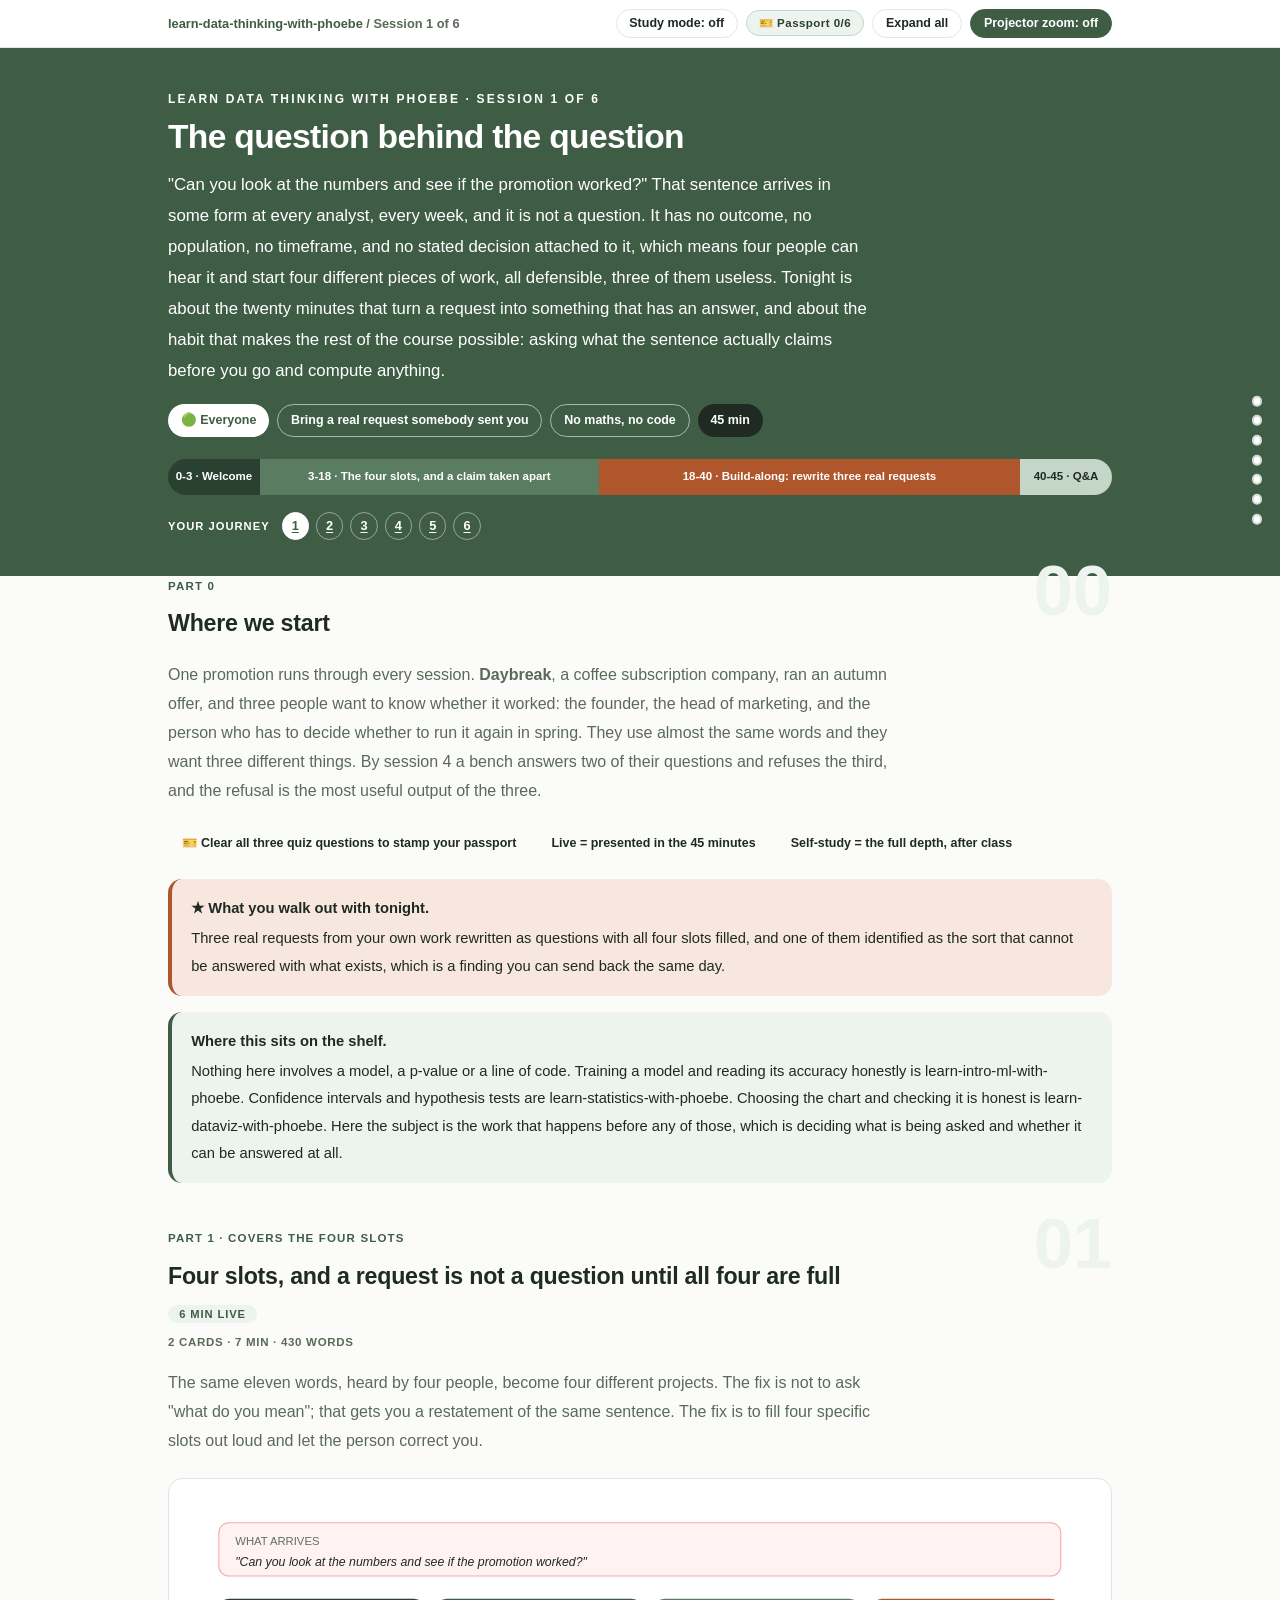
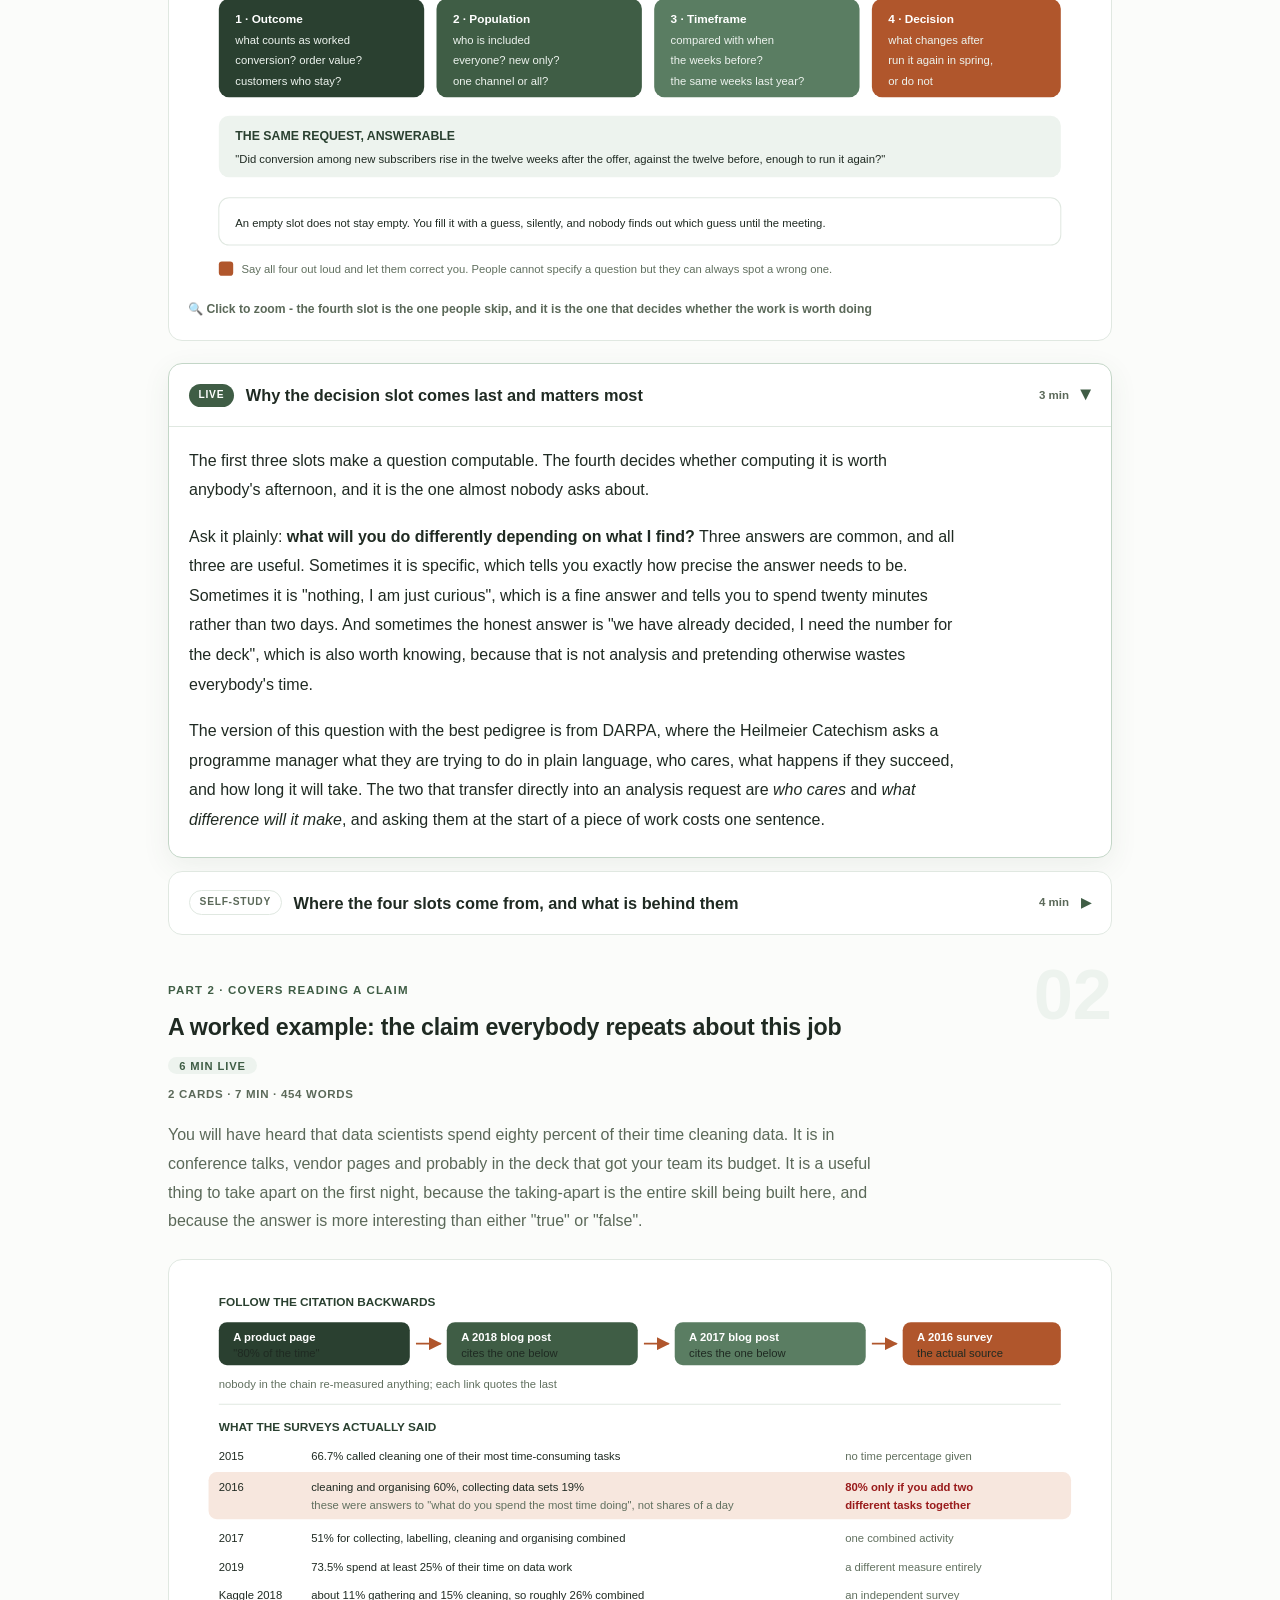
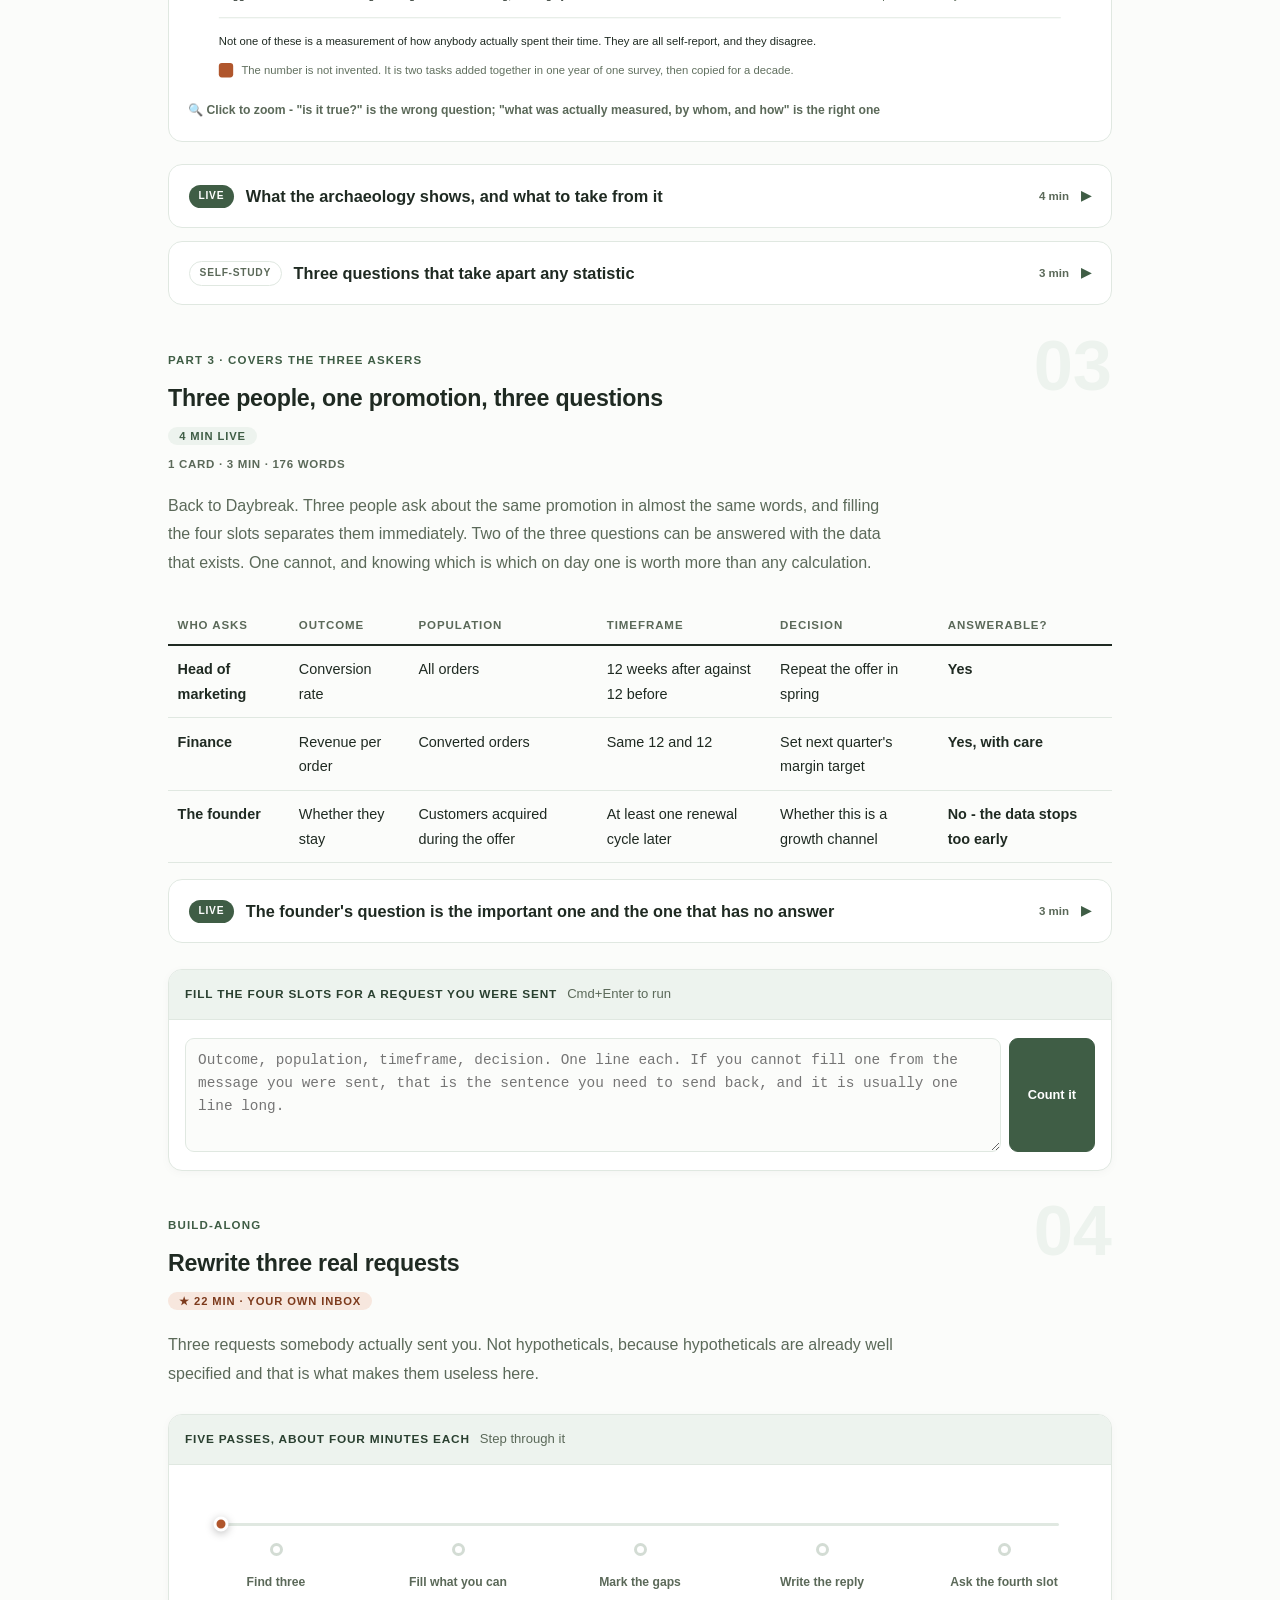
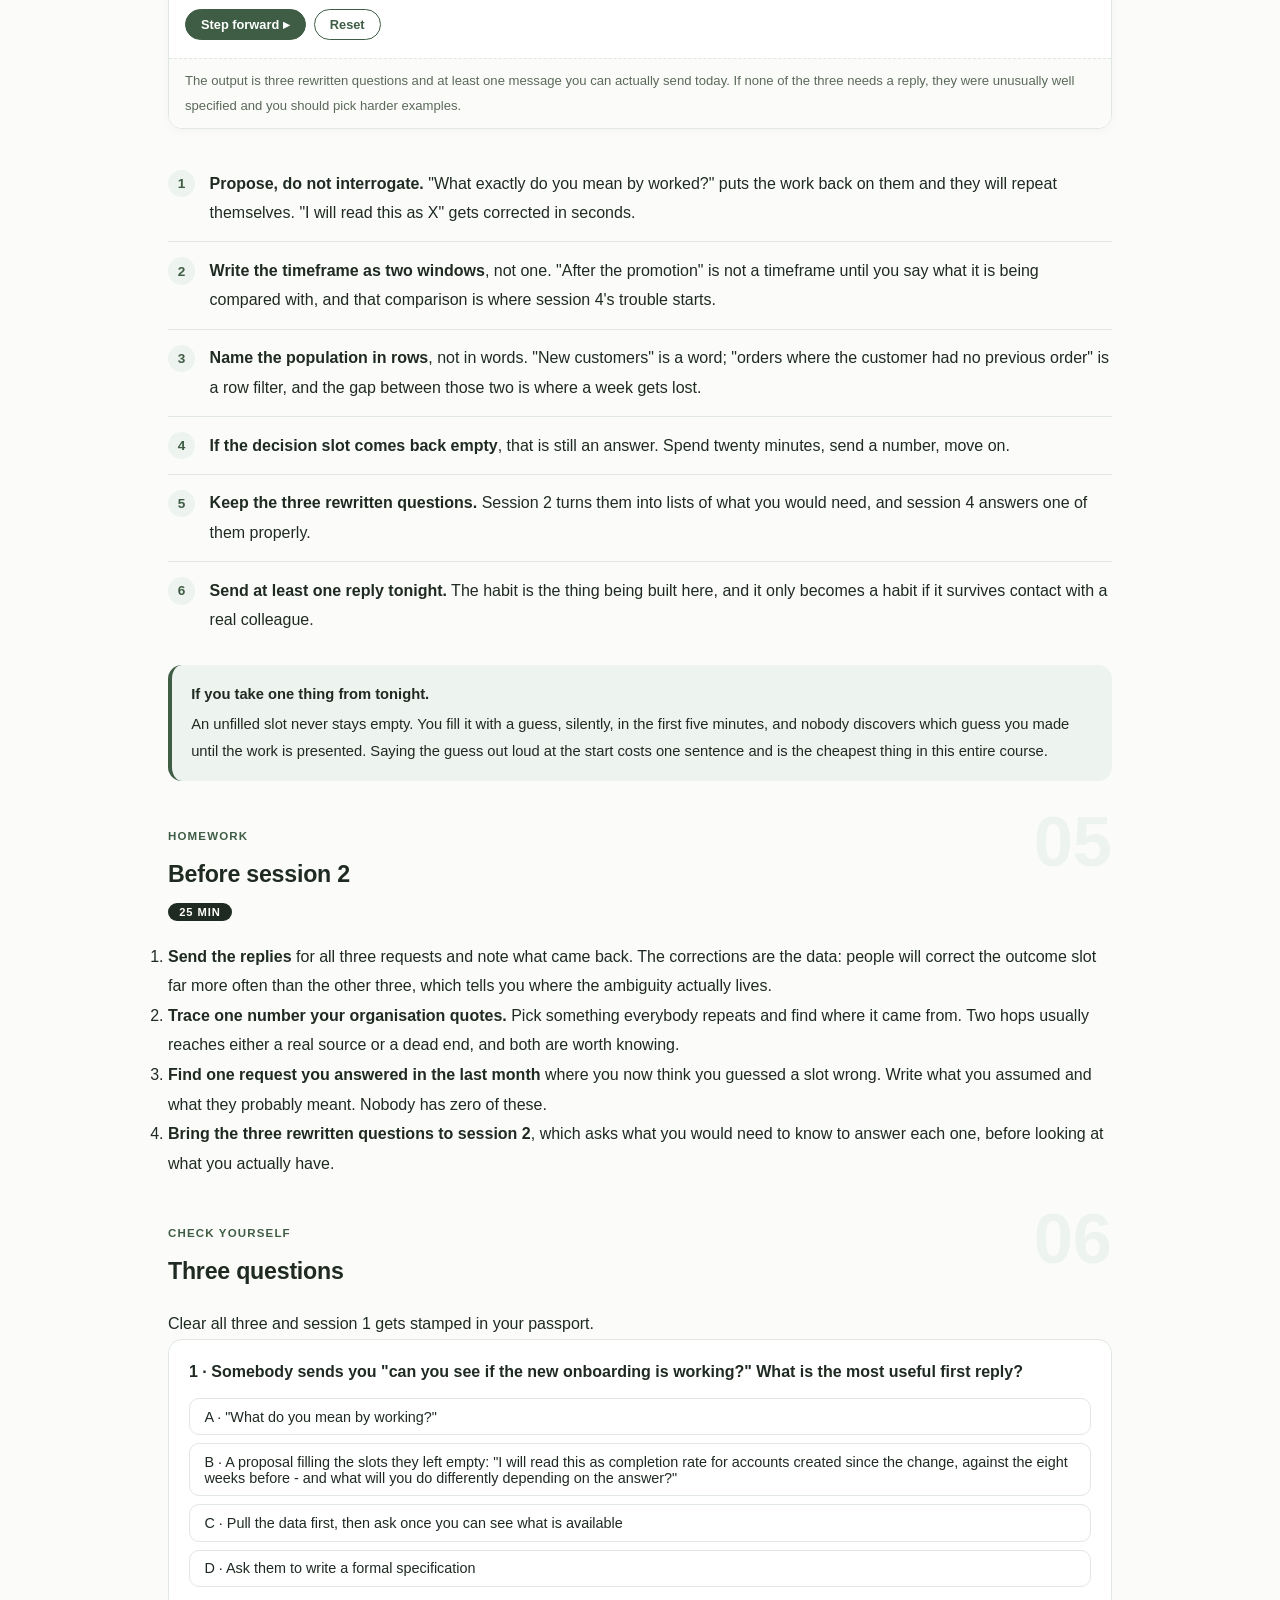
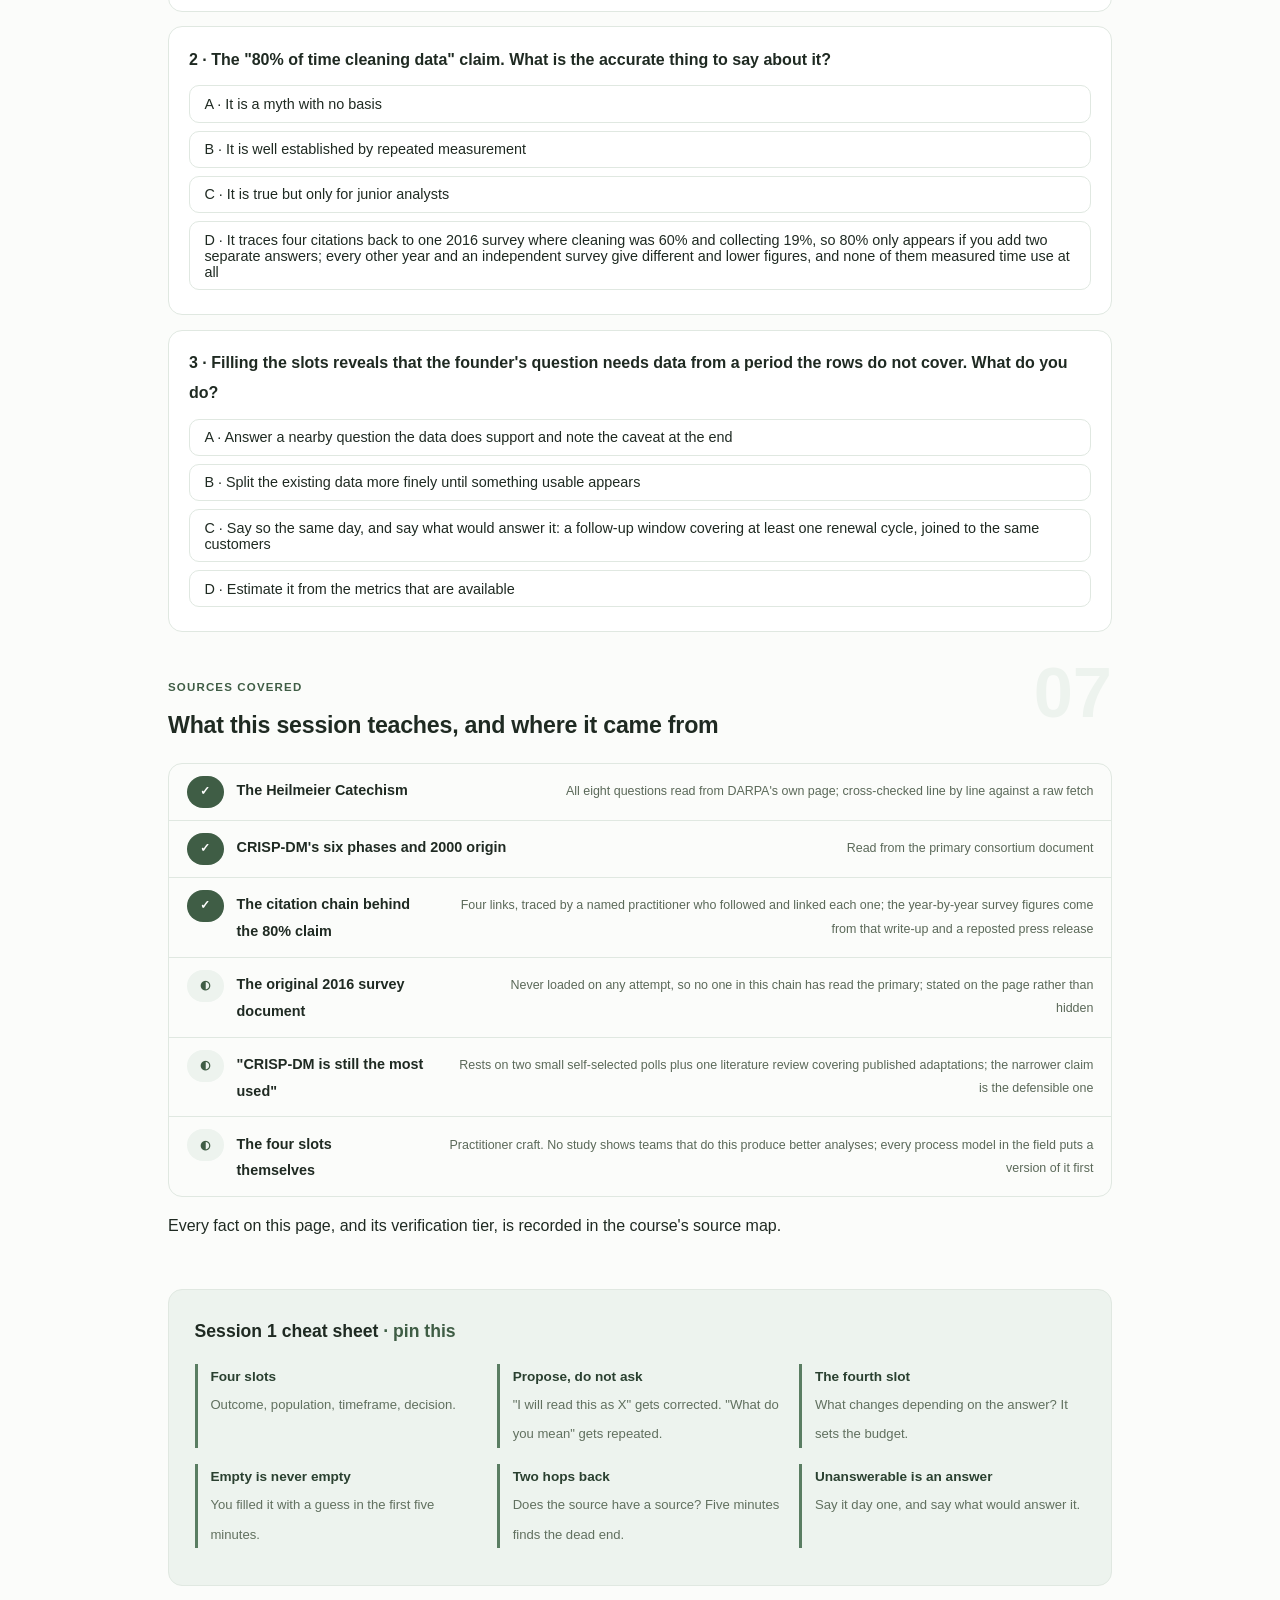
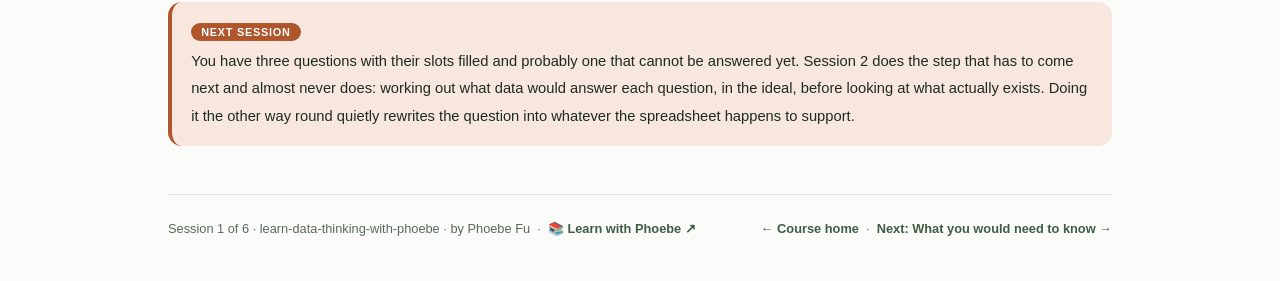
==== commit 550043e8: "Light surfaces everywhere: lightbox, cheat panel, code boxes; contrast and phone-width fixes Every d" ====
--- a/courses/01-the-question-behind-the-question.html
+++ b/courses/01-the-question-behind-the-question.html
@@ -19,7 +19,7 @@
 <meta name="twitter:image" content="https://phoebefu6.github.io/learn-data-thinking-with-phoebe/assets/og-cover.png">
 <!-- social:end -->
 <title>Session 1 · The question behind the question - learn data thinking with phoebe</title>
-<link rel="stylesheet" href="../assets/style.css?v=4">
+<link rel="stylesheet" href="../assets/style.css?v=20">
 </head>
 <body>
 
@@ -405,6 +405,6 @@
 
 </main>
 
-<script src="../assets/app.js?v=1"></script>
+<script src="../assets/app.js?v=20"></script>
 </body>
 </html>
--- a/assets/style.css
+++ b/assets/style.css
@@ -10,7 +10,7 @@
   --indigo-soft: #C3D6C7;
   --indigo-50: #EDF3EE;
   --ink: #1F2A22;
-  --muted: #61705F;
+  --muted: #5B6959;
   --faint: #D3DCD4;
   --hairline: #E0E8E1;
   --clay: #B0562C;
@@ -19,8 +19,8 @@
   --amber-ink: #7C3A1C;
   --amber-50: #F7E7DE;
   --paper: #FBFCFA;
-  --code-bg: #16211A;
-  --code-ink: #E0E8E1;
+  --code-bg: #EDF3EE;
+  --code-ink: #1F2A22;
   --scrim-rgb: 31,42,34;
   --shadow-rgb: 63,93,69;
   --radius: 14px;
@@ -52,7 +52,7 @@
   font-size: .75rem;
   letter-spacing: .18em;
   text-transform: uppercase;
-  opacity: .85;
+  opacity: 1;
   font-weight: 600;
 }
 .masthead h1 {
@@ -63,7 +63,7 @@
   letter-spacing: -.02em;
 }
 .masthead h1 .accent { color: inherit; }
-.masthead .sub { font-size: 1.05rem; opacity: .92; max-width: 44rem; }
+.masthead .sub { font-size: 1.05rem; opacity: 1; max-width: 44rem; }
 
 .chip-row { display: flex; flex-wrap: wrap; gap: .5rem; margin-top: 1.1rem; }
 .chip {
@@ -77,7 +77,7 @@
   white-space: nowrap;
 }
 .chip.level { background: #fff; color: var(--indigo); }
-.chip.audience { background: rgba(255,255,255,.16); color: #fff; border: 1px solid rgba(255,255,255,.35); }
+.chip.audience { background: rgba(255,255,255,.08); color: #fff; border: 1px solid rgba(255,255,255,.35); }
 .chip.time { background: var(--ink); color: #fff; font-variant-numeric: tabular-nums; }
 
 
@@ -241,7 +241,7 @@
 .pill.light { background: var(--indigo-50); color: var(--indigo); }
 .pill.inkpill { background: var(--ink); color: #fff; }
 .pill.amber, .pill.peach { background: var(--amber); color: #fff; }
-.pill.bare { color: var(--faint); }
+.pill.bare { color: var(--muted); }
 
 /* ---------- 4D grid ---------- */
 .grid-2 { display: grid; grid-template-columns: repeat(auto-fit, minmax(15rem, 1fr)); gap: .8rem; margin: .5rem 0 1rem; }
@@ -270,10 +270,11 @@
 table.clean td:first-child { font-weight: 600; }
 
 /* ---------- prompt boxes ---------- */
-.prompt-box {
+.prompt-box{
   position: relative;
-  background: var(--code-bg);
-  color: var(--code-ink);
+  background: #EDF3EE;
+  border: 1px solid #E0E8E1;
+  color: #1F2A22;
   border-radius: var(--radius);
   padding: 1.1rem 1.2rem;
   margin: 1rem 0 1.2rem;
@@ -283,12 +284,12 @@
   white-space: pre-wrap;
   word-break: break-word;
 }
-.prompt-box .label {
+.prompt-box .label{
   position: absolute;
   top: -0.7rem;
   left: 1rem;
-  background: var(--indigo);
-  color: #fff;
+  background: #3F5D45;
+  color: #FFFFFF;
   font-family: "Inter", -apple-system, sans-serif;
   font-size: .68rem;
   font-weight: 700;
@@ -299,13 +300,13 @@
 }
 .prompt-box.bad .label { background: var(--faint); color: var(--ink); }
 .prompt-box.good .label { background: var(--amber); color: #fff; }
-.copy-btn {
+.copy-btn{
   position: absolute;
   top: .7rem;
   right: .7rem;
-  background: rgba(255,255,255,.1);
-  border: 1px solid rgba(255,255,255,.25);
-  color: #fff;
+  background: #FFFFFF;
+  border: 1px solid #E0E8E1;
+  color: #1F2A22;
   border-radius: 999px;
   padding: .25rem .8rem;
   font-size: .72rem;
@@ -314,7 +315,7 @@
   font-family: "Inter", -apple-system, sans-serif;
   transition: background .15s ease;
 }
-.copy-btn:hover { background: rgba(255,255,255,.22); }
+.copy-btn:hover { background: #E0E8E1; }
 .copy-btn.copied { background: var(--amber); border-color: var(--amber); color: #fff; }
 
 /* ---------- demo steps ---------- */
@@ -404,7 +405,7 @@
   gap: .4rem;
 }
 
-.lightbox {
+.lightbox{
   position: fixed;
   inset: 0;
   z-index: 100;
@@ -416,8 +417,10 @@
   cursor: zoom-out;
 }
 .lightbox.open { display: flex; }
-.lightbox .inner {
+.lightbox .inner{
   background: #fff;
+  border: 1px solid #E0E8E1;
+  box-shadow: 0 10px 40px rgba(31,42,34,.14);
   border-radius: var(--radius);
   padding: 2rem;
   max-width: 94vw;
@@ -425,13 +428,12 @@
   overflow: auto;
 }
 .lightbox .inner svg, .lightbox .inner img { width: min(88vw, 70rem); height: auto; }
-.lightbox .close-hint {
+.lightbox .close-hint{
   position: fixed;
   top: 1rem; right: 1.4rem;
-  color: #fff;
+  color: #1F2A22;
   font-size: .8rem;
   font-weight: 600;
-  opacity: .8;
 }
 
 /* ---------- courses covered ---------- */
@@ -450,19 +452,20 @@
 .covered-row .note { margin-left: auto; color: var(--muted); font-size: .78rem; text-align: right; }
 
 /* ---------- cheat sheet footer ---------- */
-.cheat {
-  background: var(--ink);
-  color: #fff;
+.cheat{
+  background: #EDF3EE;
+  border: 1px solid #E0E8E1;
+  color: #1F2A22;
   border-radius: var(--radius);
   padding: 1.6rem 1.6rem 1.3rem;
   margin-top: 3rem;
 }
 .cheat h3 { font-size: 1.1rem; margin-bottom: 1rem; }
-.cheat h3 span { color: var(--indigo-soft); }
+.cheat h3 span { color: #3F5D45; }
 .cheat .grid-2 { gap: 1rem; }
 .cheat .cheat-item { border-left: 3px solid var(--indigo-mid); padding-left: .8rem; }
-.cheat .cheat-item b { display: block; font-size: .85rem; color: var(--indigo-soft); }
-.cheat .cheat-item span { font-size: .82rem; opacity: .85; }
+.cheat .cheat-item b { display: block; font-size: .85rem; color: #2A4030; }
+.cheat .cheat-item span { font-size: .82rem; color: #61705F; }
 
 footer.pagefoot {
   border-top: 1px solid var(--hairline);
@@ -557,7 +560,7 @@
   margin-top: 1.1rem;
   flex-wrap: wrap;
 }
-.journey .jlabel { font-size: .7rem; font-weight: 700; text-transform: uppercase; letter-spacing: .09em; opacity: .8; margin-right: .3rem; }
+.journey .jlabel { font-size: .7rem; font-weight: 700; text-transform: uppercase; letter-spacing: .09em; opacity: 1; margin-right: .3rem; }
 .journey a {
   width: 1.7rem; height: 1.7rem;
   border-radius: 999px;
@@ -1155,7 +1158,7 @@
   transition: all .18s ease;
 }
 .pp-stamp:hover { border-color: var(--indigo-soft); }
-.pp-stamp i { font-size: 1.3rem; font-style: normal; opacity: .35; }
+.pp-stamp i { font-size: 1.3rem; font-style: normal; opacity: 1; }
 .pp-stamp b { font: 800 0.7rem Inter, sans-serif; }
 .pp-stamp.got {
   border-style: solid; border-color: var(--indigo);
@@ -1286,3 +1289,28 @@
 .dt-sp em { font-style: normal; font-weight: 800; }
 .dt-sp.is-up em { color: var(--clay-ink); }
 .dt-sp.is-down em { color: #7f1d1d; }
+
+/* layout-patch-3: phone-width overflow (2026-10-10) */
+.sql-bar { flex-wrap: wrap; }
+@media (max-width: 480px) {
+  .covered-row { flex-wrap: wrap; }
+  .covered-row .note { margin-left: 0; text-align: left; flex-basis: 100%; }
+  details.card summary { flex-wrap: wrap; }
+  details.card summary .mini { white-space: normal; }
+  .wk, .sqlbox, .prompt-box, pre { max-width: 100%; overflow-x: auto; }
+  .mono, code, strong, .note { overflow-wrap: anywhere; }
+  select, input[type=range], label { max-width: 100%; }
+  canvas, svg, img { max-width: 100%; height: auto; }
+  .tree-kids, .tree-node-wrap, .tree-node, .rb-night, .al-row, .gd-field, .tl-row, .sl-row { max-width: 100%; overflow-x: auto; }
+  .tl-cols, .sl-cols, .bb-cols, .ev-cols, [class$="-cols"] { grid-template-columns: 1fr !important; display: grid; }
+  .tl-cols > *, .sl-cols > *, [class$="-cols"] > * { min-width: 0; max-width: 100%; }
+  .mono { white-space: normal; }
+  .er-w, .bb-lab, .tl-lev, .sl-lev { max-width: 100%; white-space: normal; }
+}
+/* contrast-patch-2b */
+.cheat a { color: var(--indigo-deep, var(--ink)); }
+.chip.audience { background: transparent; border-color: rgba(255,255,255,.55); }
+.masthead a, .masthead .sub a { color: #fff; text-decoration: underline; text-underline-offset: 2px; }
+.prompt-box b, .prompt-box strong { color: var(--indigo-deep, var(--ink)); }
+.prompt-box span, .prompt-box em, .prompt-box i { color: inherit; }
+.pp-stamp i { color: var(--ink); }
